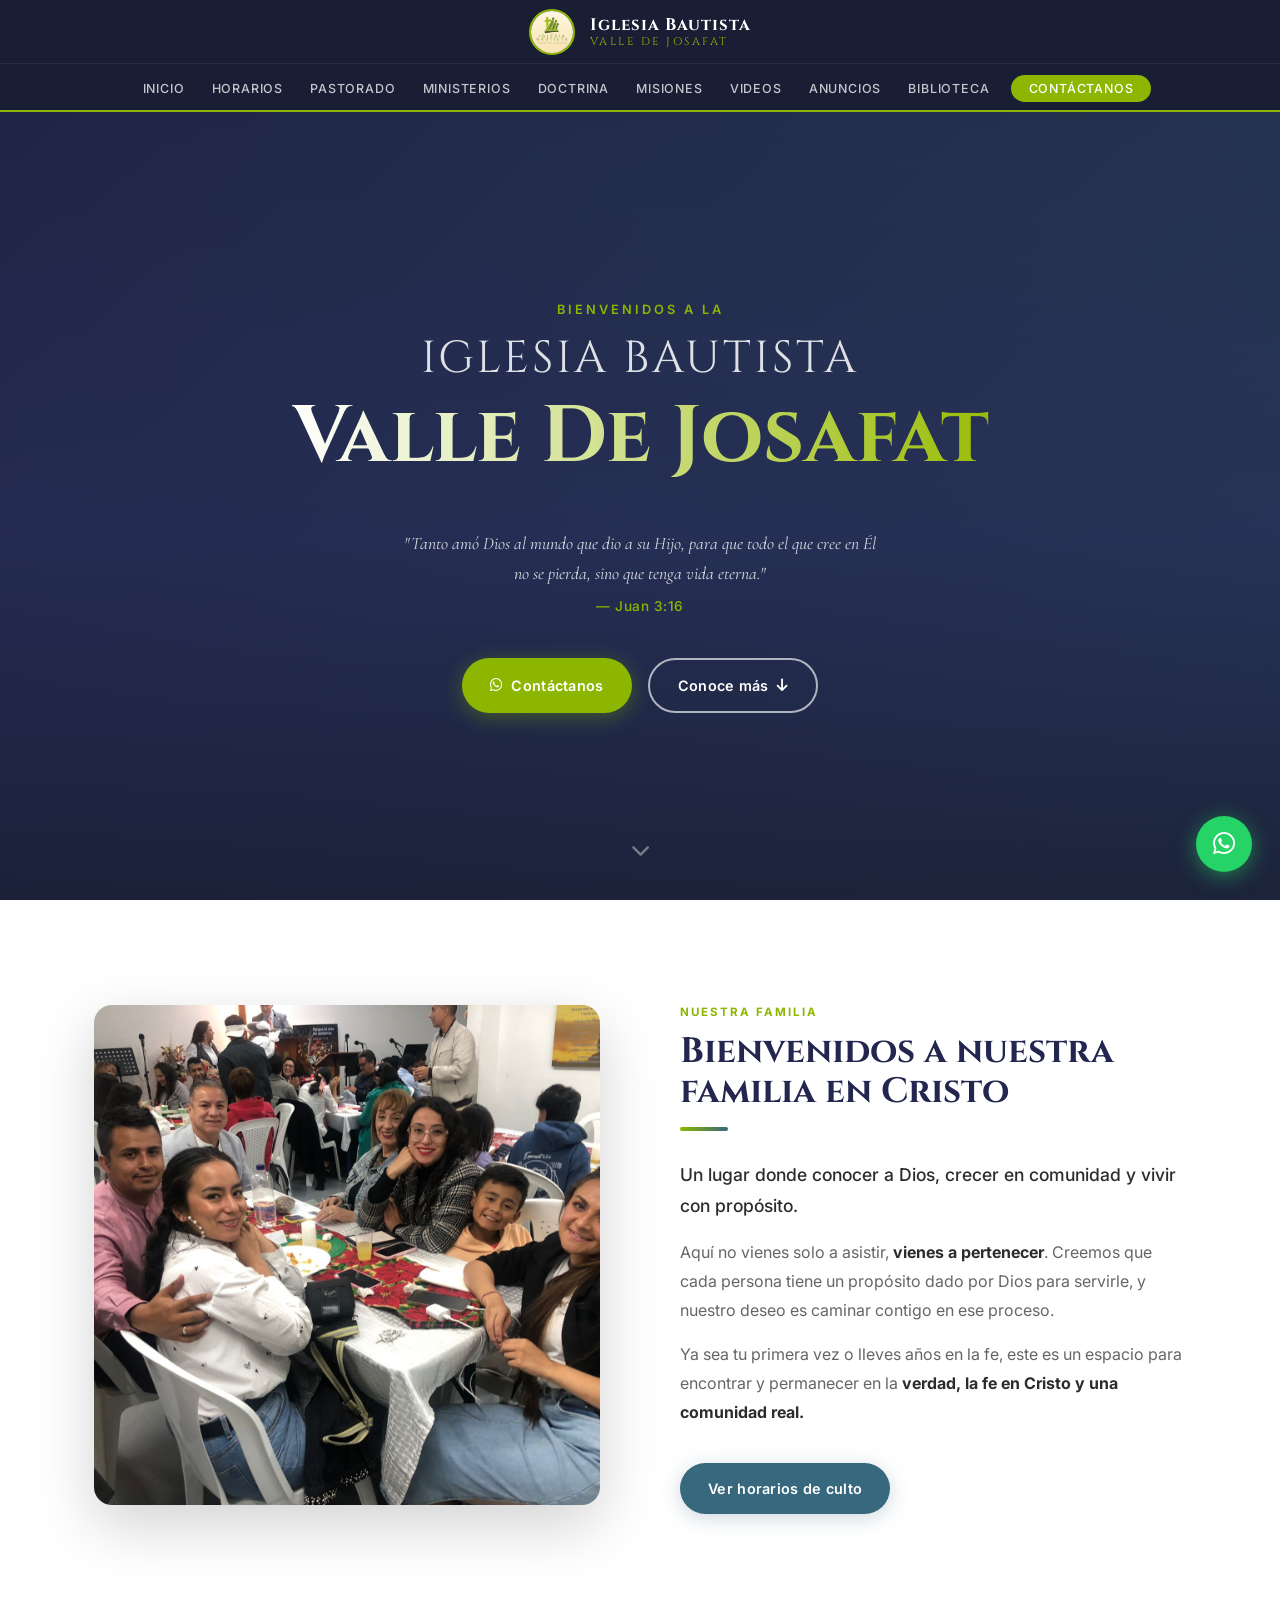
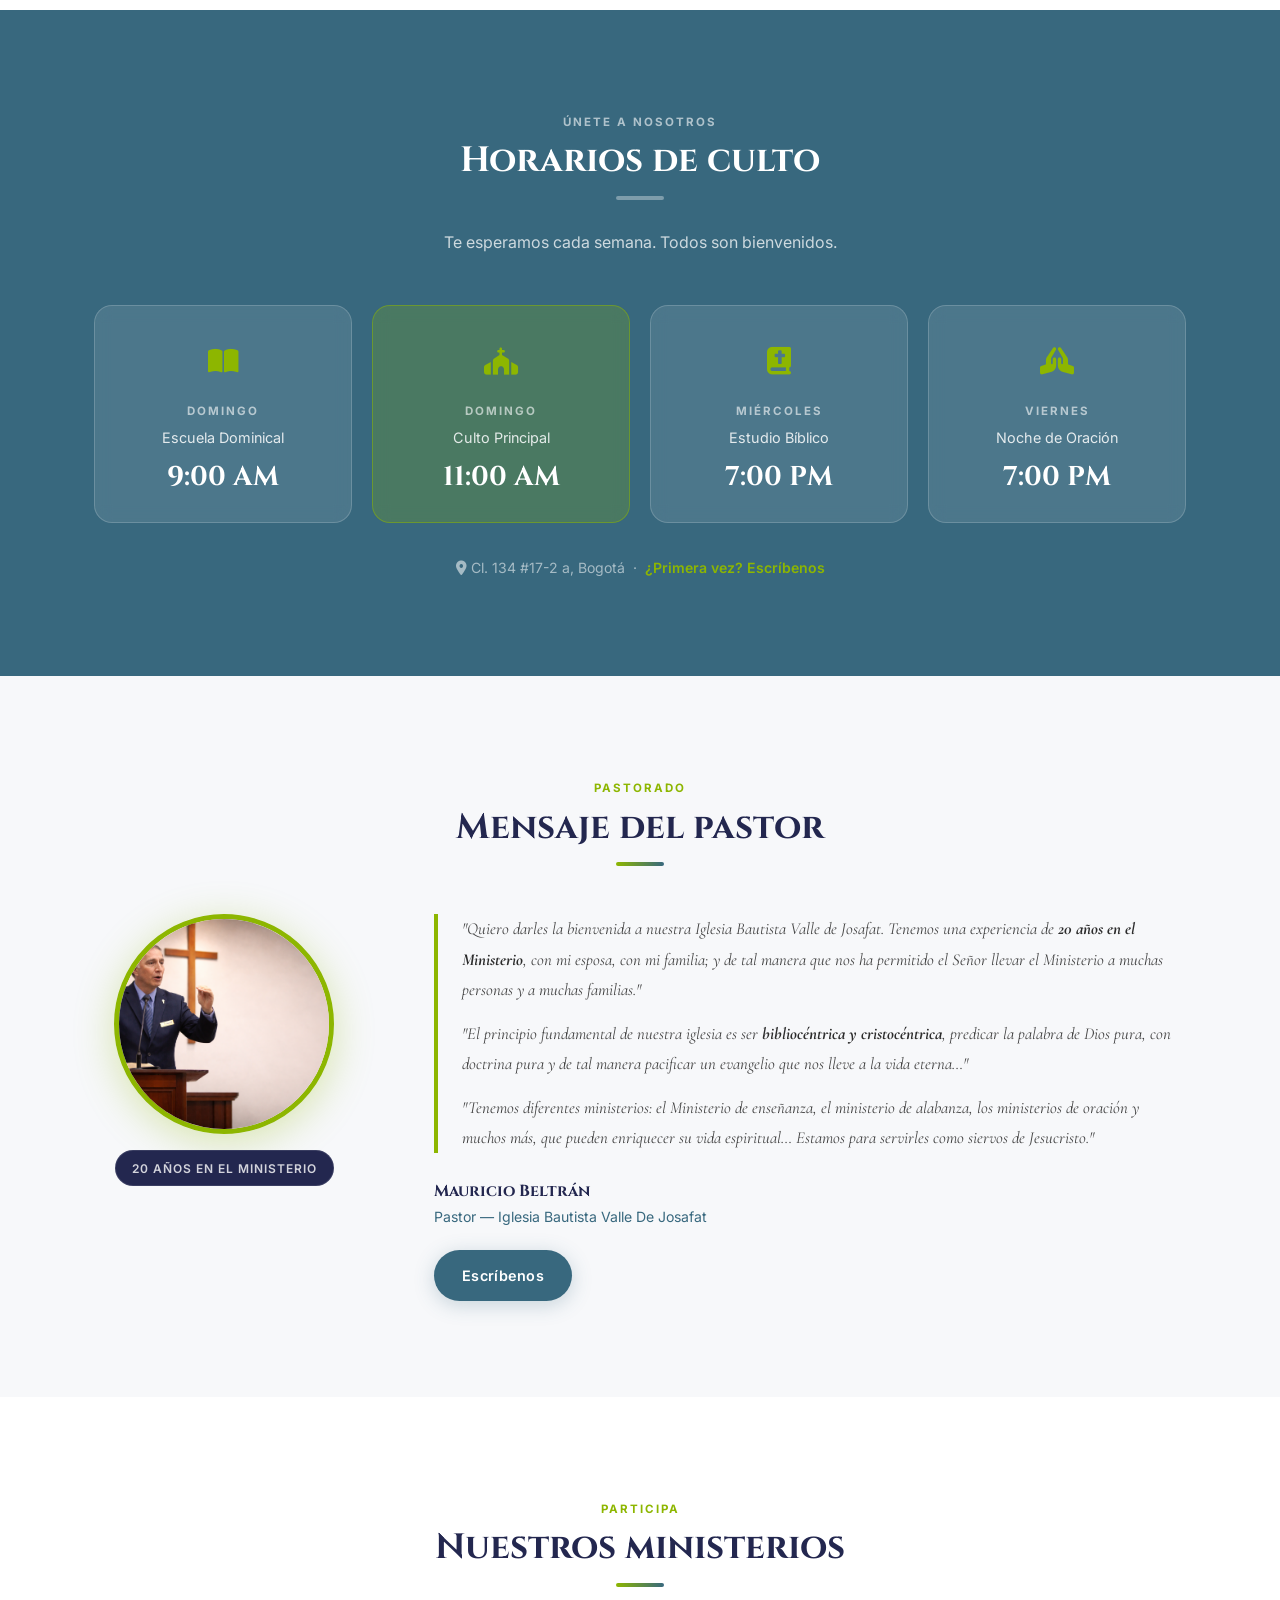
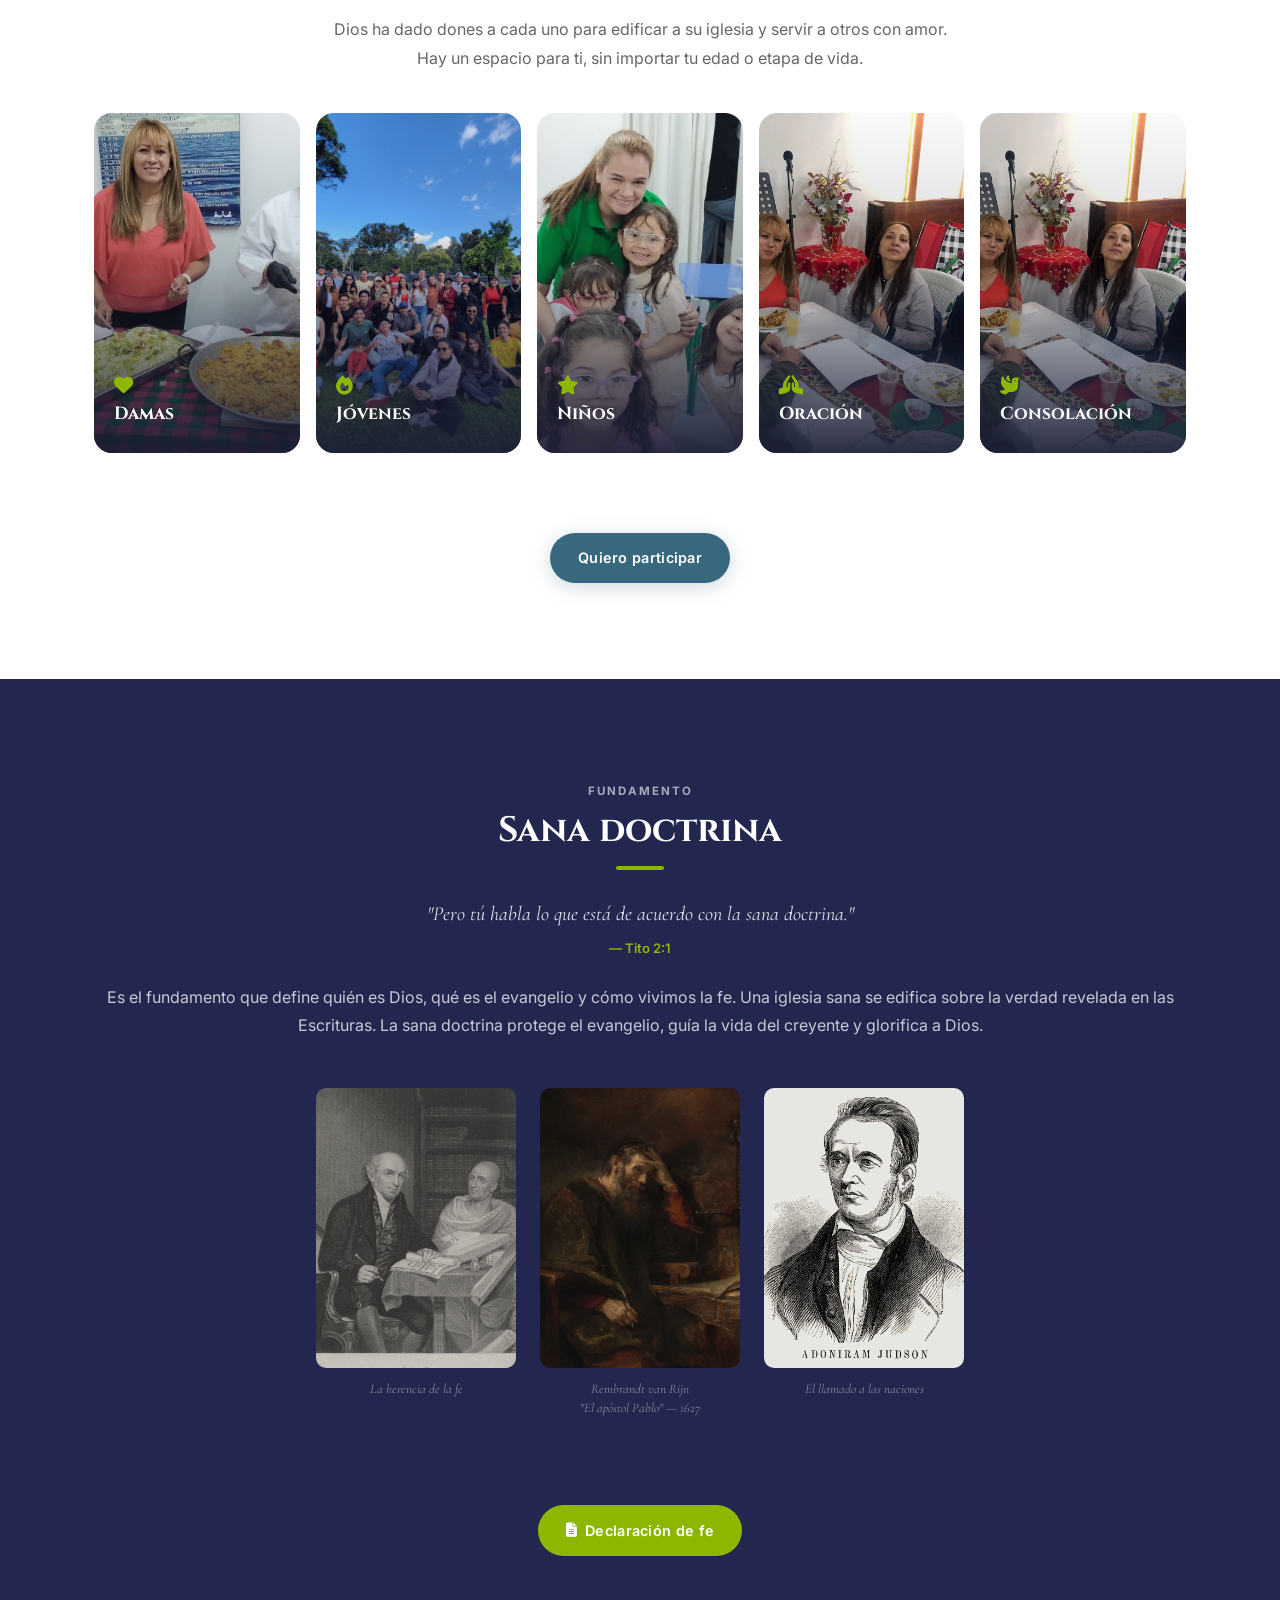
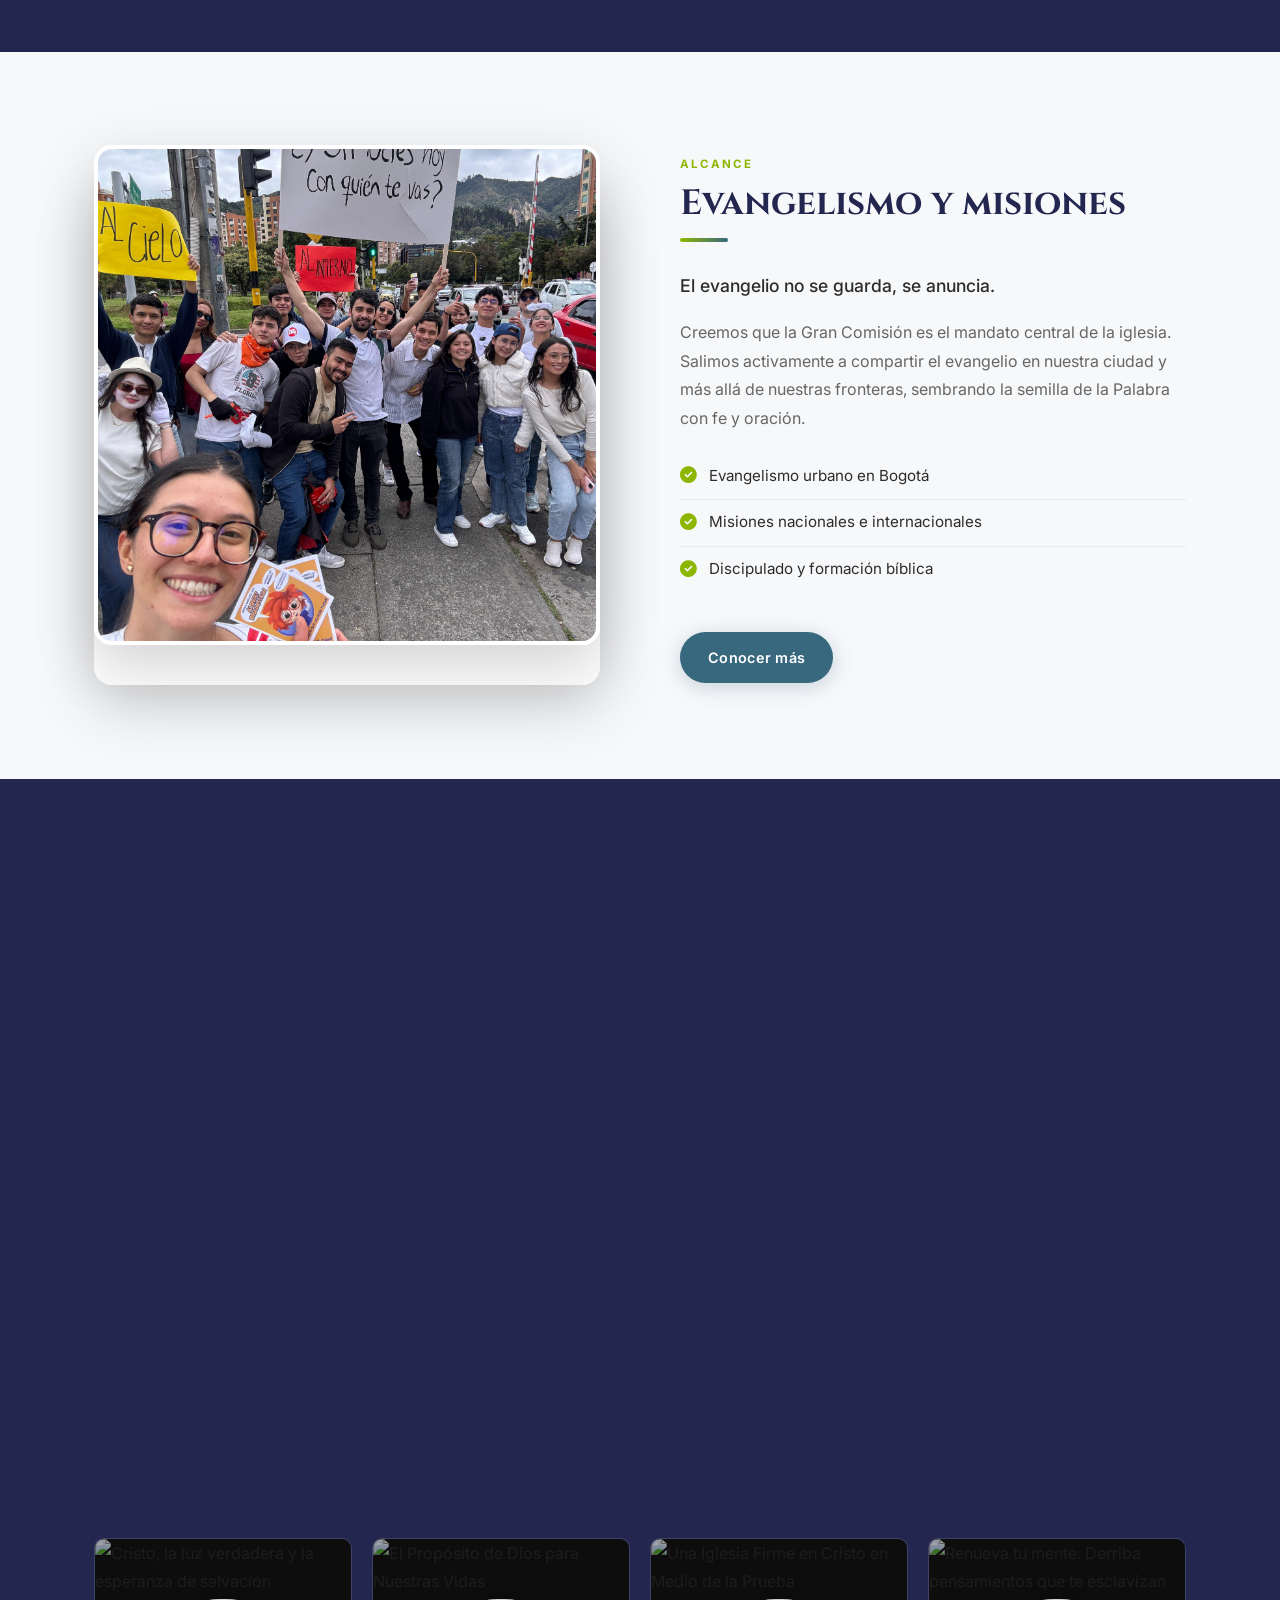
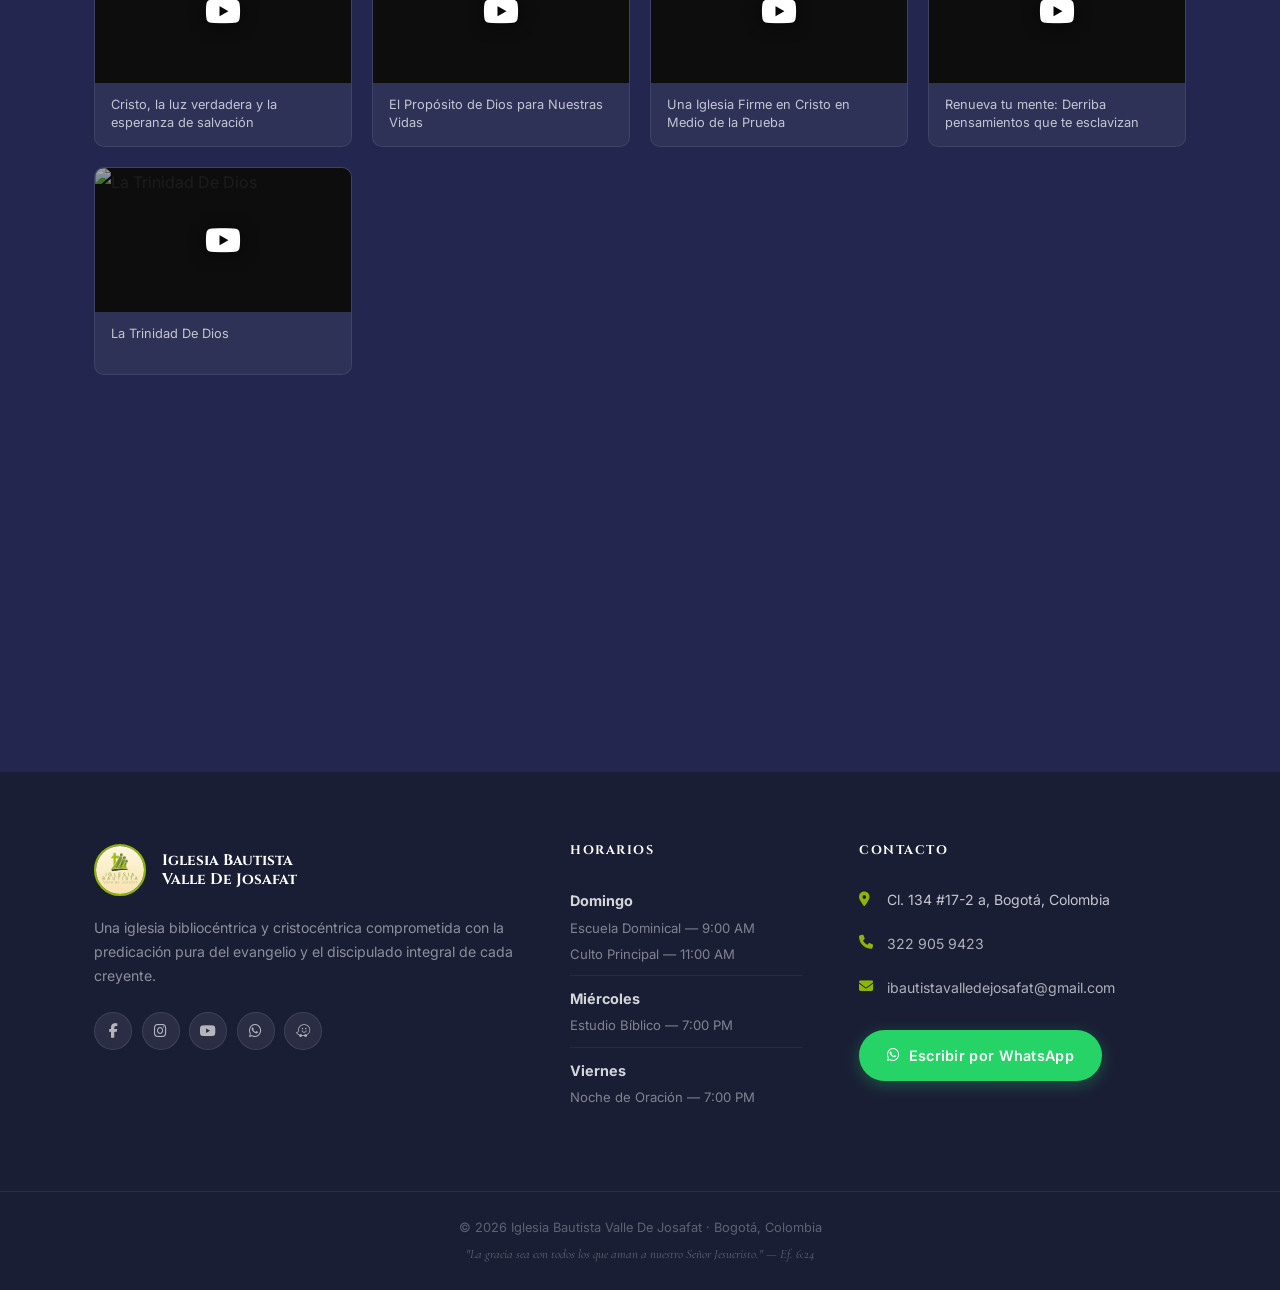
==== web/index.html @ 6e160061 "Redesign main page: unified palette, split navbar, video player - Navbar: logo bar (separated) + men" ====
<!DOCTYPE html>
<html lang="es">
<head>
  <meta charset="UTF-8" />
  <meta name="viewport" content="width=device-width, initial-scale=1.0" />
  <meta name="description" content="Iglesia Bautista Valle De Josafat — Bogotá. Un lugar donde conocer a Dios, crecer en comunidad y vivir con propósito." />
  <title>Iglesia Bautista Valle De Josafat</title>

  <!-- Fonts -->
  <link rel="preconnect" href="https://fonts.googleapis.com" />
  <link rel="preconnect" href="https://fonts.gstatic.com" crossorigin />
  <link href="https://fonts.googleapis.com/css2?family=Cinzel:wght@400;600;700&family=Cormorant+Garamond:ital,wght@0,400;0,500;0,600;0,700;1,400;1,500;1,600&family=Inter:wght@300;400;500;600&display=swap" rel="stylesheet" />

  <!-- Font Awesome -->
  <link rel="stylesheet" href="https://cdnjs.cloudflare.com/ajax/libs/font-awesome/6.5.0/css/all.min.css" />

  <link rel="stylesheet" href="css/styles.css" />
</head>
<body>

  <div id="scroll-progress"></div>

  <!-- ═══════════════════════════════════════════════════════════════
       NAVBAR
  ═══════════════════════════════════════════════════════════════ -->
  <nav id="navbar">
    <!-- Logo centrado encima del menú (desktop) -->
    <div class="nav-logo-bar">
      <a href="#inicio" class="nav-logo">
        <img src="assets/images/logo.jpg" alt="IBVJ Logo" />
        <div class="nav-logo-text-block">
          <span class="nav-logo-name">Iglesia Bautista</span>
          <span class="nav-logo-sub">Valle De Josafat</span>
        </div>
      </a>
    </div>
    <!-- Links de navegación -->
    <div class="nav-menu-bar">
      <div class="nav-container">
        <ul class="nav-links" id="navLinks">
          <li><a href="#bienvenida">Inicio</a></li>
          <li><a href="#horarios">Horarios</a></li>
          <li><a href="#pastor">Pastorado</a></li>
          <li><a href="#ministerios">Ministerios</a></li>
          <li><a href="#doctrina">Doctrina</a></li>
          <li><a href="#misiones">Misiones</a></li>
          <li><a href="#videos">Videos</a></li>
          <li><a href="anuncios.html">Anuncios</a></li>
          <li><a href="https://httpiglesiabautistavalledejosafat.com/" target="_blank" rel="noopener">Biblioteca</a></li>
          <li><a href="#contacto" class="nav-cta">Contáctanos</a></li>
        </ul>
        <button class="hamburger" id="hamburger" aria-label="Menú" aria-expanded="false">
          <span></span><span></span><span></span>
        </button>
      </div>
    </div>
  </nav>

  <!-- ═══════════════════════════════════════════════════════════════
       HERO — Video de fondo
  ═══════════════════════════════════════════════════════════════ -->
  <section id="inicio" class="hero">
    <div class="hero-video-wrapper">
      <video autoplay muted loop playsinline id="heroVideo">
        <source src="assets/videos/church-banner-1.mp4" type="video/mp4" />
        <source src="assets/videos/church-banner-2.mp4" type="video/mp4" />
      </video>
      <!-- Fallback si el video no carga -->
      <div class="hero-video-fallback"></div>
    </div>

    <div class="hero-overlay"></div>

    <div class="hero-content">
      <div class="hero-pre">Bienvenidos a la</div>
      <h1>
        <span class="hero-title-1">Iglesia Bautista</span>
        <span class="hero-title-2">Valle De Josafat</span>
      </h1>
      <p class="hero-verse">
        "Tanto amó Dios al mundo que dio a su Hijo, para que todo el que cree en Él<br class="hide-mobile" />
        no se pierda, sino que tenga vida eterna."
        <em>— Juan 3:16</em>
      </p>
      <div class="hero-buttons">
        <a href="https://wa.me/573229059423?text=Hola%21%20Quiero%20informaci%C3%B3n%20sobre%20su%20congregaci%C3%B3n"
           class="btn btn-primary" target="_blank" rel="noopener">
          <i class="fab fa-whatsapp"></i> Contáctanos
        </a>
        <a href="#bienvenida" class="btn btn-outline">
          Conoce más <i class="fas fa-arrow-down"></i>
        </a>
      </div>
    </div>

    <a href="#bienvenida" class="hero-scroll-hint" aria-label="Bajar">
      <i class="fas fa-chevron-down"></i>
    </a>
  </section>

  <!-- ═══════════════════════════════════════════════════════════════
       BIENVENIDA
       Imagen: congregation.jpg (IMG-20251228-WA0014.jpg)
  ═══════════════════════════════════════════════════════════════ -->
  <section id="bienvenida" class="section">
    <div class="container two-col reveal">
      <div class="col-image">
        <img src="assets/images/congregation.jpg"
             alt="Congregación de la Iglesia Bautista Valle De Josafat"
             loading="lazy" />
      </div>
      <div class="col-text">
        <span class="tag">Nuestra familia</span>
        <h2>Bienvenidos a nuestra familia en Cristo</h2>
        <div class="separator"></div>
        <p class="lead">Un lugar donde conocer a Dios, crecer en comunidad y vivir con propósito.</p>
        <p>
          Aquí no vienes solo a asistir, <strong>vienes a pertenecer</strong>. Creemos que cada persona
          tiene un propósito dado por Dios para servirle, y nuestro deseo es caminar contigo en ese proceso.
        </p>
        <p>
          Ya sea tu primera vez o lleves años en la fe, este es un espacio para encontrar y permanecer
          en la <strong>verdad, la fe en Cristo y una comunidad real.</strong>
        </p>
        <a href="#horarios" class="btn btn-secondary mt-1">Ver horarios de culto</a>
      </div>
    </div>
  </section>

  <!-- ═══════════════════════════════════════════════════════════════
       HORARIOS
       ⚠️  Editar días y horas según el horario real de la iglesia
  ═══════════════════════════════════════════════════════════════ -->
  <section id="horarios" class="section section-dark-teal">
    <div class="container text-center reveal">
      <span class="tag tag-light">Únete a nosotros</span>
      <h2 class="text-white">Horarios de culto</h2>
      <div class="separator separator-light"></div>
      <p class="section-subtitle text-white-70">
        Te esperamos cada semana. Todos son bienvenidos.
      </p>

      <div class="horarios-grid">
        <div class="horario-card">
          <div class="horario-icon"><i class="fas fa-book-open"></i></div>
          <div class="horario-dia">Domingo</div>
          <div class="horario-nombre">Escuela Dominical</div>
          <div class="horario-hora">9:00 AM</div>
        </div>
        <div class="horario-card horario-card--featured">
          <div class="horario-icon"><i class="fas fa-church"></i></div>
          <div class="horario-dia">Domingo</div>
          <div class="horario-nombre">Culto Principal</div>
          <div class="horario-hora">11:00 AM</div>
        </div>
        <div class="horario-card">
          <div class="horario-icon"><i class="fas fa-bible"></i></div>
          <div class="horario-dia">Miércoles</div>
          <div class="horario-nombre">Estudio Bíblico</div>
          <div class="horario-hora">7:00 PM</div>
        </div>
        <div class="horario-card">
          <div class="horario-icon"><i class="fas fa-hands-praying"></i></div>
          <div class="horario-dia">Viernes</div>
          <div class="horario-nombre">Noche de Oración</div>
          <div class="horario-hora">7:00 PM</div>
        </div>
      </div>

      <p class="horarios-note">
        <i class="fas fa-map-marker-alt"></i>
        Cl. 134 #17-2 a, Bogotá &nbsp;·&nbsp;
        <a href="https://wa.me/573229059423" target="_blank" rel="noopener">
          ¿Primera vez? Escríbenos
        </a>
      </p>
    </div>
  </section>

  <!-- ═══════════════════════════════════════════════════════════════
       PASTOR
       Imagen: pastor.png
  ═══════════════════════════════════════════════════════════════ -->
  <section id="pastor" class="section section-light">
    <div class="container text-center reveal">
      <span class="tag">Pastorado</span>
      <h2>Mensaje del pastor</h2>
      <div class="separator"></div>
    </div>
    <div class="container pastor-layout reveal">
      <div class="pastor-foto-wrapper">
        <img src="assets/images/pastor.png"
             alt="Pastor Mauricio Beltrán"
             class="pastor-foto"
             loading="lazy" />
        <div class="pastor-badge">20 años en el ministerio</div>
      </div>
      <div class="pastor-texto">
        <blockquote>
          <p>
            "Quiero darles la bienvenida a nuestra Iglesia Bautista Valle de Josafat.
            Tenemos una experiencia de <strong>20 años en el Ministerio</strong>, con mi esposa, con mi familia;
            y de tal manera que nos ha permitido el Señor llevar el Ministerio a muchas personas y a muchas familias."
          </p>
          <p>
            "El principio fundamental de nuestra iglesia es ser <strong>bibliocéntrica y cristocéntrica</strong>,
            predicar la palabra de Dios pura, con doctrina pura y de tal manera pacificar un evangelio
            que nos lleve a la vida eterna…"
          </p>
          <p>
            "Tenemos diferentes ministerios: el Ministerio de enseñanza, el ministerio de alabanza,
            los ministerios de oración y muchos más, que pueden enriquecer su vida espiritual…
            Estamos para servirles como siervos de Jesucristo."
          </p>
        </blockquote>
        <div class="pastor-firma">
          <strong>Mauricio Beltrán</strong>
          <span>Pastor — Iglesia Bautista Valle De Josafat</span>
        </div>
        <a href="#contacto" class="btn btn-secondary mt-1">Escríbenos</a>
      </div>
    </div>
  </section>

  <!-- ═══════════════════════════════════════════════════════════════
       MINISTERIOS
       Imágenes: damas.jpg, jovenes.jpg, ninos.jpg, oracion.jpg, consolacion.jpg
  ═══════════════════════════════════════════════════════════════ -->
  <section id="ministerios" class="section">
    <div class="container text-center reveal">
      <span class="tag">Participa</span>
      <h2>Nuestros ministerios</h2>
      <div class="separator"></div>
      <p class="section-subtitle">
        Dios ha dado dones a cada uno para edificar a su iglesia y servir a otros con amor.<br />
        Hay un espacio para ti, sin importar tu edad o etapa de vida.
      </p>
    </div>

    <div class="ministerios-grid reveal">
      <article class="ministerio-card">
        <img src="assets/images/ministerio-damas.jpg" alt="Ministerio de Damas" loading="lazy" />
        <div class="ministerio-overlay"></div>
        <div class="ministerio-info">
          <i class="fas fa-heart ministerio-icon"></i>
          <h3>Damas</h3>
          <p>Comunidad de mujeres que crecen juntas en la fe.</p>
        </div>
      </article>

      <article class="ministerio-card">
        <img src="assets/images/ministerio-jovenes.jpg" alt="Ministerio de Jóvenes" loading="lazy" />
        <div class="ministerio-overlay"></div>
        <div class="ministerio-info">
          <i class="fas fa-fire ministerio-icon"></i>
          <h3>Jóvenes</h3>
          <p>Espacio para jóvenes que buscan vivir su fe con propósito.</p>
        </div>
      </article>

      <article class="ministerio-card">
        <img src="assets/images/ministerio-ninos.jpg" alt="Ministerio de Niños" loading="lazy" />
        <div class="ministerio-overlay"></div>
        <div class="ministerio-info">
          <i class="fas fa-star ministerio-icon"></i>
          <h3>Niños</h3>
          <p>Enseñamos a los más pequeños el amor de Cristo.</p>
        </div>
      </article>

      <article class="ministerio-card">
        <img src="assets/images/ministerio-oracion.jpg" alt="Ministerio de Oración" loading="lazy" />
        <div class="ministerio-overlay"></div>
        <div class="ministerio-info">
          <i class="fas fa-hands-praying ministerio-icon"></i>
          <h3>Oración</h3>
          <p>Intercedemos juntos por la iglesia, las familias y las naciones.</p>
        </div>
      </article>

      <article class="ministerio-card">
        <img src="assets/images/ministerio-consolacion.jpg" alt="Ministerio de Consolación" loading="lazy" />
        <div class="ministerio-overlay"></div>
        <div class="ministerio-info">
          <i class="fas fa-dove ministerio-icon"></i>
          <h3>Consolación</h3>
          <p>Acompañamos a quienes atraviesan momentos difíciles.</p>
        </div>
      </article>
    </div>

    <div class="container text-center reveal">
      <a href="#contacto" class="btn btn-secondary mt-2">Quiero participar</a>
    </div>
  </section>

  <!-- ═══════════════════════════════════════════════════════════════
       SANA DOCTRINA
       Imágenes: william.jpeg, misionero.jpeg, apostle-paul.jpg
  ═══════════════════════════════════════════════════════════════ -->
  <section id="doctrina" class="section section-navy">
    <div class="container reveal">
      <div class="doctrina-header text-center">
        <span class="tag tag-light">Fundamento</span>
        <h2 class="text-white">Sana doctrina</h2>
        <div class="separator separator-accent"></div>
        <blockquote class="doctrina-verse">
          "Pero tú habla lo que está de acuerdo con la sana doctrina."
          <cite>— Tito 2:1</cite>
        </blockquote>
        <p class="text-white-70">
          Es el fundamento que define quién es Dios, qué es el evangelio y cómo vivimos la fe.
          Una iglesia sana se edifica sobre la verdad revelada en las Escrituras.
          La sana doctrina protege el evangelio, guía la vida del creyente y glorifica a Dios.
        </p>
      </div>

      <div class="doctrina-galeria">
        <figure>
          <img src="assets/images/william.jpeg"
               alt="Figura bíblica — William"
               loading="lazy" />
          <figcaption>La herencia de la fe</figcaption>
        </figure>
        <figure>
          <img src="assets/images/apostle-paul.jpg"
               alt="El Apóstol Pablo en su estudio — Rembrandt, 1627–1630"
               loading="lazy" />
          <figcaption>Rembrandt van Rijn<br /><em>"El apóstol Pablo" — 1627</em></figcaption>
        </figure>
        <figure>
          <img src="assets/images/misionero.jpeg"
               alt="Misionero"
               loading="lazy" />
          <figcaption>El llamado a las naciones</figcaption>
        </figure>
      </div>

      <div class="text-center">
        <a href="#contacto" class="btn btn-accent mt-2">
          <i class="fas fa-file-alt"></i> Declaración de fe
        </a>
      </div>
    </div>
  </section>

  <!-- ═══════════════════════════════════════════════════════════════
       EVANGELISMO Y MISIONES
       Imágenes: illustration.png, missions-event.jpg (IMG-20251019-WA0016.jpg)
  ═══════════════════════════════════════════════════════════════ -->
  <section id="misiones" class="section section-light">
    <div class="container two-col two-col--reverse reveal">
      <div class="col-text">
        <span class="tag">Alcance</span>
        <h2>Evangelismo y misiones</h2>
        <div class="separator"></div>
        <p class="lead">El evangelio no se guarda, se anuncia.</p>
        <p>
          Creemos que la Gran Comisión es el mandato central de la iglesia.
          Salimos activamente a compartir el evangelio en nuestra ciudad y más allá de nuestras fronteras,
          sembrando la semilla de la Palabra con fe y oración.
        </p>
        <ul class="misiones-list">
          <li><i class="fas fa-check-circle"></i> Evangelismo urbano en Bogotá</li>
          <li><i class="fas fa-check-circle"></i> Misiones nacionales e internacionales</li>
          <li><i class="fas fa-check-circle"></i> Discipulado y formación bíblica</li>
        </ul>
        <a href="#contacto" class="btn btn-secondary mt-1">Conocer más</a>
      </div>
      <div class="col-image misiones-images">
        <img src="assets/images/illustration.png"
             alt="Mapa de misiones — Evangelismo mundial"
             class="misiones-illustration"
             loading="lazy" />
        <img src="assets/images/missions-event.jpg"
             alt="Evento de evangelismo"
             class="misiones-foto"
             loading="lazy" />
      </div>
    </div>
  </section>

  <!-- ═══════════════════════════════════════════════════════════════
       VIDEOS — Canal de YouTube
  ═══════════════════════════════════════════════════════════════ -->
  <section id="videos" class="section section-navy">
    <div class="container text-center reveal">
      <span class="tag tag-light">Canal de YouTube</span>
      <h2 class="text-white">Mensajes y enseñanzas</h2>
      <div class="separator separator-accent"></div>
      <p class="section-subtitle text-white-70">
        Predicaciones bíblicas, estudios doctrinales y más — disponibles para edificar tu fe en cualquier momento.
      </p>
    </div>

    <!-- Video destacado -->
    <div class="container reveal">
      <div class="video-featured" id="videoFeatured">
        <div class="video-featured-player">
          <iframe
            id="featuredIframe"
            src="https://www.youtube.com/embed/3wCA2_1dj-Q?rel=0&modestbranding=1"
            title="Cristo, la luz verdadera y la esperanza de salvación"
            frameborder="0"
            allow="accelerometer; autoplay; clipboard-write; encrypted-media; gyroscope; picture-in-picture"
            allowfullscreen
            loading="lazy">
          </iframe>
        </div>
        <div class="video-featured-info">
          <span class="video-featured-label"><i class="fab fa-youtube"></i> Predicación reciente</span>
          <h3 id="featuredTitle">Cristo, la luz verdadera y la esperanza de salvación</h3>
          <p id="featuredDesc">Haz clic en cualquier video de abajo para reproducirlo aquí.</p>
          <a href="https://www.youtube.com/@iglesiabautistaVJ" target="_blank" rel="noopener" class="btn-yt-channel">
            <i class="fab fa-youtube"></i> Ver canal completo
          </a>
        </div>
      </div>
    </div>

    <div class="container">
      <div class="videos-grid" id="videosGrid">

        <article class="video-card reveal" data-video-id="3wCA2_1dj-Q">
          <div class="video-thumb">
            <img src="https://img.youtube.com/vi/3wCA2_1dj-Q/mqdefault.jpg" alt="Cristo, la luz verdadera y la esperanza de salvación" loading="lazy" />
            <div class="video-play-btn"><i class="fab fa-youtube"></i></div>
          </div>
          <div class="video-info"><p>Cristo, la luz verdadera y la esperanza de salvación</p></div>
        </article>

        <article class="video-card reveal" data-video-id="ZvRVubji368">
          <div class="video-thumb">
            <img src="https://img.youtube.com/vi/ZvRVubji368/mqdefault.jpg" alt="El Propósito de Dios para Nuestras Vidas" loading="lazy" />
            <div class="video-play-btn"><i class="fab fa-youtube"></i></div>
          </div>
          <div class="video-info"><p>El Propósito de Dios para Nuestras Vidas</p></div>
        </article>

        <article class="video-card reveal" data-video-id="Sh_JFCzuP3U">
          <div class="video-thumb">
            <img src="https://img.youtube.com/vi/Sh_JFCzuP3U/mqdefault.jpg" alt="Una Iglesia Firme en Cristo en Medio de la Prueba" loading="lazy" />
            <div class="video-play-btn"><i class="fab fa-youtube"></i></div>
          </div>
          <div class="video-info"><p>Una Iglesia Firme en Cristo en Medio de la Prueba</p></div>
        </article>

        <article class="video-card reveal" data-video-id="V7bKYzjc2YI">
          <div class="video-thumb">
            <img src="https://img.youtube.com/vi/V7bKYzjc2YI/mqdefault.jpg" alt="Renueva tu mente: Derriba pensamientos que te esclavizan" loading="lazy" />
            <div class="video-play-btn"><i class="fab fa-youtube"></i></div>
          </div>
          <div class="video-info"><p>Renueva tu mente: Derriba pensamientos que te esclavizan</p></div>
        </article>

        <article class="video-card reveal" data-video-id="z4UP19nxhhY">
          <div class="video-thumb">
            <img src="https://img.youtube.com/vi/z4UP19nxhhY/mqdefault.jpg" alt="La Trinidad De Dios" loading="lazy" />
            <div class="video-play-btn"><i class="fab fa-youtube"></i></div>
          </div>
          <div class="video-info"><p>La Trinidad De Dios</p></div>
        </article>

        <article class="video-card reveal" data-video-id="aVEjCs_gZMA">
          <div class="video-thumb">
            <img src="https://img.youtube.com/vi/aVEjCs_gZMA/mqdefault.jpg" alt="Cuando Dios es el centro del hogar, la pareja se fortalece" loading="lazy" />
            <div class="video-play-btn"><i class="fab fa-youtube"></i></div>
          </div>
          <div class="video-info"><p>Cuando Dios es el centro del hogar, la pareja se fortalece</p></div>
        </article>

        <article class="video-card reveal" data-video-id="ZOH8DLQKva4">
          <div class="video-thumb">
            <img src="https://img.youtube.com/vi/ZOH8DLQKva4/mqdefault.jpg" alt="La revelación de la Palabra de Dios" loading="lazy" />
            <div class="video-play-btn"><i class="fab fa-youtube"></i></div>
          </div>
          <div class="video-info"><p>La revelación de la Palabra de Dios</p></div>
        </article>

        <article class="video-card reveal" data-video-id="Ib02znXr-qw">
          <div class="video-thumb">
            <img src="https://img.youtube.com/vi/Ib02znXr-qw/mqdefault.jpg" alt="La Biblia como revelación divina" loading="lazy" />
            <div class="video-play-btn"><i class="fab fa-youtube"></i></div>
          </div>
          <div class="video-info"><p>La Biblia como revelación divina</p></div>
        </article>

        <article class="video-card reveal" data-video-id="q_NHyZsBOVM">
          <div class="video-thumb">
            <img src="https://img.youtube.com/vi/q_NHyZsBOVM/mqdefault.jpg" alt="Introducción a la doctrina Bíblica" loading="lazy" />
            <div class="video-play-btn"><i class="fab fa-youtube"></i></div>
          </div>
          <div class="video-info"><p>Introducción a la doctrina Bíblica</p></div>
        </article>

        <article class="video-card reveal" data-video-id="vekLYhggJOQ">
          <div class="video-thumb">
            <img src="https://img.youtube.com/vi/vekLYhggJOQ/mqdefault.jpg" alt="La libertad en Cristo" loading="lazy" />
            <div class="video-play-btn"><i class="fab fa-youtube"></i></div>
          </div>
          <div class="video-info"><p>La libertad en Cristo</p></div>
        </article>

        <article class="video-card reveal" data-video-id="VKIpe0m0q4c">
          <div class="video-thumb">
            <img src="https://img.youtube.com/vi/VKIpe0m0q4c/mqdefault.jpg" alt="Cómo orar" loading="lazy" />
            <div class="video-play-btn"><i class="fab fa-youtube"></i></div>
          </div>
          <div class="video-info"><p>Cómo orar</p></div>
        </article>

        <article class="video-card reveal" data-video-id="D4dquRH6V8o">
          <div class="video-thumb">
            <img src="https://img.youtube.com/vi/D4dquRH6V8o/mqdefault.jpg" alt="¿Por qué ayunar?" loading="lazy" />
            <div class="video-play-btn"><i class="fab fa-youtube"></i></div>
          </div>
          <div class="video-info"><p>¿Por qué ayunar?</p></div>
        </article>

        <!-- Hidden initially — revealed by "Ver más" -->
        <article class="video-card reveal video-extra" data-video-id="LSORfxWvN6w">
          <div class="video-thumb">
            <img src="https://img.youtube.com/vi/LSORfxWvN6w/mqdefault.jpg" alt="Qué quiere Dios para nuestra iglesia" loading="lazy" />
            <div class="video-play-btn"><i class="fab fa-youtube"></i></div>
          </div>
          <div class="video-info"><p>Qué quiere Dios para nuestra iglesia</p></div>
        </article>

        <article class="video-card reveal video-extra" data-video-id="LCDfcjAyzfc">
          <div class="video-thumb">
            <img src="https://img.youtube.com/vi/LCDfcjAyzfc/mqdefault.jpg" alt="El siervo que ama la iglesia" loading="lazy" />
            <div class="video-play-btn"><i class="fab fa-youtube"></i></div>
          </div>
          <div class="video-info"><p>El siervo que ama la iglesia</p></div>
        </article>

        <article class="video-card reveal video-extra" data-video-id="hVogxJfwCZo">
          <div class="video-thumb">
            <img src="https://img.youtube.com/vi/hVogxJfwCZo/mqdefault.jpg" alt="Un siervo modelo" loading="lazy" />
            <div class="video-play-btn"><i class="fab fa-youtube"></i></div>
          </div>
          <div class="video-info"><p>Un siervo modelo</p></div>
        </article>

        <article class="video-card reveal video-extra" data-video-id="4cFMM2n9qsI">
          <div class="video-thumb">
            <img src="https://img.youtube.com/vi/4cFMM2n9qsI/mqdefault.jpg" alt="El siervo modelo" loading="lazy" />
            <div class="video-play-btn"><i class="fab fa-youtube"></i></div>
          </div>
          <div class="video-info"><p>El siervo modelo</p></div>
        </article>

        <article class="video-card reveal video-extra" data-video-id="8UVWVzapuCs">
          <div class="video-thumb">
            <img src="https://img.youtube.com/vi/8UVWVzapuCs/mqdefault.jpg" alt="Anhelando el Pastorado" loading="lazy" />
            <div class="video-play-btn"><i class="fab fa-youtube"></i></div>
          </div>
          <div class="video-info"><p>Anhelando el Pastorado</p></div>
        </article>

        <article class="video-card reveal video-extra" data-video-id="NImN_1yVhZw">
          <div class="video-thumb">
            <img src="https://img.youtube.com/vi/NImN_1yVhZw/mqdefault.jpg" alt="El llamado del creyente" loading="lazy" />
            <div class="video-play-btn"><i class="fab fa-youtube"></i></div>
          </div>
          <div class="video-info"><p>El llamado del creyente</p></div>
        </article>

        <article class="video-card reveal video-extra" data-video-id="gNn-Y9_o--g">
          <div class="video-thumb">
            <img src="https://img.youtube.com/vi/gNn-Y9_o--g/mqdefault.jpg" alt="El llamado de Dios al creyente" loading="lazy" />
            <div class="video-play-btn"><i class="fab fa-youtube"></i></div>
          </div>
          <div class="video-info"><p>El llamado de Dios al creyente</p></div>
        </article>

        <article class="video-card reveal video-extra" data-video-id="PPXDOfXqgAA">
          <div class="video-thumb">
            <img src="https://img.youtube.com/vi/PPXDOfXqgAA/mqdefault.jpg" alt="La huella del amor por la palabra" loading="lazy" />
            <div class="video-play-btn"><i class="fab fa-youtube"></i></div>
          </div>
          <div class="video-info"><p>La huella del amor por la palabra</p></div>
        </article>

        <article class="video-card reveal video-extra" data-video-id="_GwyI4lXvFI">
          <div class="video-thumb">
            <img src="https://img.youtube.com/vi/_GwyI4lXvFI/mqdefault.jpg" alt="La huella del amor de Cristo" loading="lazy" />
            <div class="video-play-btn"><i class="fab fa-youtube"></i></div>
          </div>
          <div class="video-info"><p>La huella del amor de Cristo</p></div>
        </article>

        <article class="video-card reveal video-extra" data-video-id="_mtxF5tBNkw">
          <div class="video-thumb">
            <img src="https://img.youtube.com/vi/_mtxF5tBNkw/mqdefault.jpg" alt="Hechos para ser piedras" loading="lazy" />
            <div class="video-play-btn"><i class="fab fa-youtube"></i></div>
          </div>
          <div class="video-info"><p>Hechos para ser piedras</p></div>
        </article>

        <article class="video-card reveal video-extra" data-video-id="Bc_j8UPq4eg">
          <div class="video-thumb">
            <img src="https://img.youtube.com/vi/Bc_j8UPq4eg/mqdefault.jpg" alt="Plantío de Jehová" loading="lazy" />
            <div class="video-play-btn"><i class="fab fa-youtube"></i></div>
          </div>
          <div class="video-info"><p>Plantío de Jehová</p></div>
        </article>

        <article class="video-card reveal video-extra" data-video-id="6zGfEU9SA58">
          <div class="video-thumb">
            <img src="https://img.youtube.com/vi/6zGfEU9SA58/mqdefault.jpg" alt="Siguiendo las huellas de Jesús" loading="lazy" />
            <div class="video-play-btn"><i class="fab fa-youtube"></i></div>
          </div>
          <div class="video-info"><p>Siguiendo las huellas de Jesús</p></div>
        </article>

        <article class="video-card reveal video-extra" data-video-id="HLDzPZ935Y0">
          <div class="video-thumb">
            <img src="https://img.youtube.com/vi/HLDzPZ935Y0/mqdefault.jpg" alt="Los lugares altos y los pensamientos cautivadores" loading="lazy" />
            <div class="video-play-btn"><i class="fab fa-youtube"></i></div>
          </div>
          <div class="video-info"><p>Los lugares altos y los pensamientos cautivadores</p></div>
        </article>

        <article class="video-card reveal video-extra" data-video-id="6J41U34nBJY">
          <div class="video-thumb">
            <img src="https://img.youtube.com/vi/6J41U34nBJY/mqdefault.jpg" alt="Quitando los tropiezos para crecer en un carácter que honra a Dios" loading="lazy" />
            <div class="video-play-btn"><i class="fab fa-youtube"></i></div>
          </div>
          <div class="video-info"><p>Quitando los tropiezos para crecer en un carácter que honra a Dios</p></div>
        </article>

        <article class="video-card reveal video-extra" data-video-id="nAxYPhUU0Xw">
          <div class="video-thumb">
            <img src="https://img.youtube.com/vi/nAxYPhUU0Xw/mqdefault.jpg" alt="Para mostrar su santificación paz y presencia" loading="lazy" />
            <div class="video-play-btn"><i class="fab fa-youtube"></i></div>
          </div>
          <div class="video-info"><p>Para mostrar su santificación paz y presencia</p></div>
        </article>

        <article class="video-card reveal video-extra" data-video-id="ppnQQqRLRRA">
          <div class="video-thumb">
            <img src="https://img.youtube.com/vi/ppnQQqRLRRA/mqdefault.jpg" alt="Tres corazones confiables" loading="lazy" />
            <div class="video-play-btn"><i class="fab fa-youtube"></i></div>
          </div>
          <div class="video-info"><p>Tres corazones confiables</p></div>
        </article>

        <article class="video-card reveal video-extra" data-video-id="n0Fli4EZahE">
          <div class="video-thumb">
            <img src="https://img.youtube.com/vi/n0Fli4EZahE/mqdefault.jpg" alt="Debemos ser nodrisas y siervos modelos en nuestra iglesia" loading="lazy" />
            <div class="video-play-btn"><i class="fab fa-youtube"></i></div>
          </div>
          <div class="video-info"><p>Debemos ser nodrisas y siervos modelos en nuestra iglesia</p></div>
        </article>

        <article class="video-card reveal video-extra" data-video-id="f_LZA2aRgUc">
          <div class="video-thumb">
            <img src="https://img.youtube.com/vi/f_LZA2aRgUc/mqdefault.jpg" alt="Navidad con el apóstol Pablo" loading="lazy" />
            <div class="video-play-btn"><i class="fab fa-youtube"></i></div>
          </div>
          <div class="video-info"><p>Navidad con el apóstol Pablo</p></div>
        </article>

      </div><!-- /.videos-grid -->

      <div class="videos-actions text-center reveal">
        <button class="btn btn-outline-light" id="verMasVideos">
          <i class="fas fa-th"></i> Ver todos los videos
        </button>
        <a href="https://www.youtube.com/@iglesiabautistaVJ"
           class="btn btn-youtube" target="_blank" rel="noopener">
          <i class="fab fa-youtube"></i> Ir al canal
        </a>
      </div>
    </div>
  </section>

<!-- ═══════════════════════════════════════════════════════════════
       FOOTER / CONTACTO
  ═══════════════════════════════════════════════════════════════ -->
  <footer id="contacto">
    <div class="footer-top">
      <div class="container footer-grid">

        <!-- Columna 1: Identidad -->
        <div class="footer-col">
          <div class="footer-logo">
            <img src="assets/images/logo.jpg" alt="IBVJ" />
            <span>Iglesia Bautista<br />Valle De Josafat</span>
          </div>
          <p class="footer-bio">
            Una iglesia bibliocéntrica y cristocéntrica comprometida con la predicación pura del evangelio
            y el discipulado integral de cada creyente.
          </p>
          <div class="footer-social">
            <a href="https://www.facebook.com/IglesiaBautistaVJ/" target="_blank" rel="noopener" aria-label="Facebook">
              <i class="fab fa-facebook-f"></i>
            </a>
            <a href="https://www.instagram.com/iglesiabautistavj/" target="_blank" rel="noopener" aria-label="Instagram">
              <i class="fab fa-instagram"></i>
            </a>
            <a href="https://www.youtube.com/@iglesiabautistaVJ" target="_blank" rel="noopener" aria-label="YouTube">
              <i class="fab fa-youtube"></i>
            </a>
            <a href="https://wa.me/573229059423" target="_blank" rel="noopener" aria-label="WhatsApp">
              <i class="fab fa-whatsapp"></i>
            </a>
            <a href="https://www.waze.com/es/live-map/directions/iglesia-bautista-valle-de-josafat-carrera-17-134-11-bogota?to=place.w.187433007.1874002392.11811577"
               target="_blank" rel="noopener" aria-label="Waze">
              <i class="fab fa-waze"></i>
            </a>
          </div>
        </div>

        <!-- Columna 2: Horarios -->
        <div class="footer-col">
          <h4>Horarios</h4>
          <ul class="footer-list">
            <li>
              <strong>Domingo</strong>
              <span>Escuela Dominical — 9:00 AM</span>
              <span>Culto Principal — 11:00 AM</span>
            </li>
            <li>
              <strong>Miércoles</strong>
              <span>Estudio Bíblico — 7:00 PM</span>
            </li>
            <li>
              <strong>Viernes</strong>
              <span>Noche de Oración — 7:00 PM</span>
            </li>
          </ul>
        </div>

        <!-- Columna 3: Contacto -->
        <div class="footer-col">
          <h4>Contacto</h4>
          <ul class="footer-contact-list">
            <li>
              <i class="fas fa-map-marker-alt"></i>
              <span>Cl. 134 #17-2 a, Bogotá, Colombia</span>
            </li>
            <li>
              <i class="fas fa-phone"></i>
              <a href="tel:+573229059423">322 905 9423</a>
            </li>
            <li>
              <i class="fas fa-envelope"></i>
              <a href="mailto:ibautistavalledejosafat@gmail.com">ibautistavalledejosafat@gmail.com</a>
            </li>
          </ul>
          <a href="https://wa.me/573229059423?text=Hola%21%20Quiero%20informaci%C3%B3n%20sobre%20su%20congregaci%C3%B3n"
             class="btn btn-whatsapp mt-1" target="_blank" rel="noopener">
            <i class="fab fa-whatsapp"></i> Escribir por WhatsApp
          </a>
        </div>

      </div>
    </div>

    <div class="footer-bottom">
      <div class="container">
        <p>© <span id="year"></span> Iglesia Bautista Valle De Josafat · Bogotá, Colombia</p>
        <p class="footer-verse-small">"La gracia sea con todos los que aman a nuestro Señor Jesucristo." — Ef. 6:24</p>
      </div>
    </div>
  </footer>

  <!-- WhatsApp floating button -->
  <a href="https://wa.me/573229059423?text=Hola%21%20Quiero%20informaci%C3%B3n%20sobre%20su%20congregaci%C3%B3n"
     class="whatsapp-float" target="_blank" rel="noopener" aria-label="WhatsApp">
    <i class="fab fa-whatsapp"></i>
  </a>

  <script src="js/main.js"></script>
</body>
</html>
---- web/css/styles.css ----
/* ═══════════════════════════════════════════════════════════════
   IBVJ — styles.css  (página principal)
   ─────────────────────────────────────────────────────────────
   Paleta unificada con anuncios.css:
     Lima        #8DB600   → acento principal, separadores, tags
     Lima hover  #A8CC00
     Teal        #38687E   → fondos oscuros, secciones alternas
     Marino      #23274F   → navbar, doctrina
     Marino dark #1a1e35   → footer, overlays
     Blanco      #FFFFFF
     Gris claro  #F7F8FA
═══════════════════════════════════════════════════════════════ */

:root {
  --lima:       #8DB600;
  --lima-light: #A8CC00;
  --lima-dark:  #6e8e00;
  --primary:    #38687E;
  --navy:       #23274F;
  --navy-dark:  #1a1e35;
  --white:      #ffffff;
  --light:      #F7F8FA;
  --text:       #2c2c2c;
  --text-muted: #666;

  --font-body:    "Inter", system-ui, sans-serif;
  --font-heading: "Cinzel", Georgia, serif;
  --font-verse:   "Cormorant Garamond", Georgia, serif;

  --radius:     10px;
  --radius-lg:  18px;
  --shadow-sm:  0 2px 12px rgba(0,0,0,.08);
  --shadow-md:  0 8px 32px rgba(0,0,0,.12);
  --shadow-lg:  0 20px 60px rgba(0,0,0,.18);
  --transition: 0.28s ease;

  --nav-logo-h: 64px;
  --nav-menu-h: 48px;
  --nav-total:  112px;
}

/* ─── Reset ─────────────────────────────────────────────── */
*, *::before, *::after { box-sizing: border-box; margin: 0; padding: 0; }
html  { scroll-behavior: smooth; font-size: 16px; }
body  { font-family: var(--font-body); color: var(--text); line-height: 1.75; background: var(--white); }
img   { max-width: 100%; height: auto; display: block; }
a     { text-decoration: none; color: inherit; }
ul    { list-style: none; }
button { cursor: pointer; border: none; background: none; font-family: inherit; }

/* ─── Utilidades ─────────────────────────────────────────── */
.container     { max-width: 1140px; margin: 0 auto; padding: 0 24px; }
.text-center   { text-align: center; }
.text-white    { color: var(--white) !important; }
.text-white-70 { color: rgba(255,255,255,.75) !important; }
.mt-1          { margin-top: 1.25rem; }
.mt-2          { margin-top: 2.5rem; }
.section       { padding: 96px 0; }
.section-light { background: var(--light); }
.section-dark-teal { background: var(--primary); }
.section-navy  { background: var(--navy); }

/* ─── Tipografía ─────────────────────────────────────────── */
h1,h2,h3,h4,h5 {
  font-family: var(--font-heading);
  font-weight: 700;
  line-height: 1.15;
  color: var(--navy);
}
h1 { font-size: clamp(2rem, 5vw, 3.8rem); }
h2 { font-size: clamp(1.5rem, 3vw, 2.2rem); margin-bottom: .4em; }
h3 { font-size: clamp(1rem, 2vw, 1.25rem); }
p  { line-height: 1.8; color: var(--text-muted); margin-bottom: 1rem; }
p:last-child { margin-bottom: 0; }
p strong { color: var(--text); }
.lead { font-size: 1.1rem; color: var(--text); font-weight: 500; }

.tag {
  display: inline-block;
  font-family: var(--font-body);
  font-size: .72rem;
  font-weight: 700;
  letter-spacing: 2px;
  text-transform: uppercase;
  color: var(--lima);
  margin-bottom: .6rem;
}
.tag-light { color: rgba(255,255,255,.6); }

.separator {
  width: 48px; height: 4px;
  background: linear-gradient(90deg, var(--lima), var(--primary));
  border-radius: 2px;
  margin: .6rem 0 1.75rem;
}
.text-center .separator { margin: .6rem auto 1.75rem; }
.separator-light   { background: rgba(255,255,255,.35); }
.separator-accent  { background: var(--lima); }

.section-subtitle {
  font-size: 1rem;
  max-width: 620px;
  margin: 0 auto 3rem;
  color: var(--text-muted);
}

/* ─── Scroll progress ────────────────────────────────────── */
#scroll-progress {
  position: fixed;
  top: 0; left: 0;
  height: 3px;
  width: 0%;
  background: linear-gradient(90deg, var(--lima), var(--lima-light));
  z-index: 2000;
  transition: width .1s linear;
}

/* ─── Botones ────────────────────────────────────────────── */
.btn {
  display: inline-flex;
  align-items: center;
  gap: .5rem;
  font-family: var(--font-body);
  font-weight: 600;
  font-size: .9rem;
  letter-spacing: .3px;
  padding: .8rem 1.75rem;
  border-radius: 50px;
  transition: transform var(--transition), box-shadow var(--transition), background-color var(--transition);
  white-space: nowrap;
}
.btn:hover { transform: translateY(-2px); }

.btn-primary {
  background: var(--lima);
  color: var(--white);
  box-shadow: 0 4px 20px rgba(141,182,0,.35);
}
.btn-primary:hover { background: var(--lima-dark); box-shadow: 0 6px 28px rgba(141,182,0,.45); }

.btn-outline {
  background: transparent;
  color: var(--white);
  border: 2px solid rgba(255,255,255,.65);
}
.btn-outline:hover { background: rgba(255,255,255,.12); border-color: var(--white); }

.btn-secondary {
  background: var(--primary);
  color: var(--white);
  box-shadow: 0 4px 20px rgba(56,104,126,.25);
}
.btn-secondary:hover { background: #2d5568; }

.btn-accent {
  background: var(--lima);
  color: var(--white);
}
.btn-accent:hover { background: var(--lima-dark); }

.btn-whatsapp {
  background: #25D366;
  color: var(--white);
  box-shadow: 0 4px 16px rgba(37,211,102,.3);
}
.btn-whatsapp:hover { background: #1ebe5c; }

.btn-outline-light {
  background: transparent;
  color: var(--white);
  border: 2px solid rgba(255,255,255,.4);
}
.btn-outline-light:hover { background: rgba(255,255,255,.1); border-color: rgba(255,255,255,.7); }

.btn-youtube {
  background: #FF0000;
  color: var(--white);
  box-shadow: 0 4px 16px rgba(255,0,0,.3);
}
.btn-youtube:hover { background: #cc0000; }

/* ══════════════════════════════════════════════════════════
   NAVBAR — dos capas
   Capa 1 (logo-bar): logo centrado + nombre de la iglesia
   Capa 2 (menu-bar): links de navegación
══════════════════════════════════════════════════════════ */
#navbar {
  position: fixed;
  top: 0; left: 0; right: 0;
  z-index: 1000;
  transition: box-shadow var(--transition);
}
#navbar.scrolled { box-shadow: 0 4px 24px rgba(0,0,0,.4); }

/* Capa 1 — Logo */
.nav-logo-bar {
  background: var(--navy-dark);
  height: var(--nav-logo-h);
  display: flex;
  align-items: center;
  justify-content: center;
  border-bottom: 1px solid rgba(255,255,255,.06);
  transition: height var(--transition), opacity var(--transition);
}
#navbar.scrolled .nav-logo-bar {
  height: 0;
  overflow: hidden;
  opacity: 0;
  border: none;
}
.nav-logo {
  display: flex;
  align-items: center;
  gap: .9rem;
}
.nav-logo img {
  width: 46px; height: 46px;
  border-radius: 50%;
  object-fit: cover;
  border: 2px solid var(--lima);
  transition: transform var(--transition);
}
.nav-logo:hover img { transform: scale(1.05); }
.nav-logo-text-block { display: flex; flex-direction: column; line-height: 1.2; }
.nav-logo-name {
  font-family: var(--font-heading);
  font-size: 1.05rem;
  font-weight: 700;
  color: var(--white);
  letter-spacing: 1px;
}
.nav-logo-sub {
  font-family: var(--font-heading);
  font-size: .7rem;
  font-weight: 400;
  color: var(--lima);
  letter-spacing: 2.5px;
  text-transform: uppercase;
}

/* Capa 2 — Menú */
.nav-menu-bar {
  background: rgba(26,30,53,.97);
  backdrop-filter: blur(12px);
  height: var(--nav-menu-h);
  border-bottom: 2px solid var(--lima);
}
.nav-container {
  max-width: 1140px;
  margin: 0 auto;
  padding: 0 24px;
  height: 100%;
  display: flex;
  align-items: center;
  justify-content: center;
  position: relative;
}
.nav-links {
  display: flex;
  align-items: center;
  gap: 0;
}
.nav-links a {
  font-family: var(--font-body);
  font-weight: 500;
  font-size: .78rem;
  text-transform: uppercase;
  letter-spacing: .8px;
  color: rgba(255,255,255,.75);
  padding: .45rem .85rem;
  border-radius: 4px;
  transition: color var(--transition), background var(--transition);
  white-space: nowrap;
}
.nav-links a:hover,
.nav-links a.active { color: var(--white); background: rgba(255,255,255,.08); }

.nav-cta {
  background: var(--lima) !important;
  color: var(--white) !important;
  border-radius: 50px !important;
  padding: .38rem 1.1rem !important;
  margin-left: .5rem;
}
.nav-cta:hover { background: var(--lima-dark) !important; }

.hamburger {
  display: none;
  flex-direction: column;
  gap: 5px;
  padding: 6px;
  position: absolute;
  right: 24px;
}
.hamburger span {
  display: block; width: 22px; height: 2px;
  background: var(--white);
  border-radius: 2px;
  transition: transform var(--transition), opacity var(--transition);
}
.hamburger.open span:nth-child(1) { transform: translateY(7px) rotate(45deg); }
.hamburger.open span:nth-child(2) { opacity: 0; }
.hamburger.open span:nth-child(3) { transform: translateY(-7px) rotate(-45deg); }

/* ─── HERO ───────────────────────────────────────────────── */
.hero {
  position: relative;
  height: 100vh;
  min-height: 600px;
  display: flex;
  align-items: center;
  justify-content: center;
  overflow: hidden;
  color: var(--white);
  padding-top: var(--nav-total);
}
.hero-video-wrapper { position: absolute; inset: 0; }
.hero-video-wrapper video { width: 100%; height: 100%; object-fit: cover; }
.hero-video-fallback {
  position: absolute; inset: 0;
  background: linear-gradient(135deg, var(--navy) 0%, var(--primary) 100%);
}
.hero-overlay {
  position: absolute; inset: 0;
  background: linear-gradient(
    to bottom,
    rgba(26,30,53,.55) 0%,
    rgba(35,39,79,.80) 60%,
    rgba(26,30,53,.92) 100%
  );
}
.hero-content {
  position: relative; z-index: 2;
  text-align: center;
  padding: 0 24px;
  max-width: 860px;
  animation: heroIn .9s ease both;
}
.hero-pre {
  font-family: var(--font-body);
  font-size: .8rem; font-weight: 600;
  letter-spacing: 3px; text-transform: uppercase;
  color: var(--lima); margin-bottom: .75rem;
}
.hero-title-1 {
  display: block;
  font-family: var(--font-heading);
  font-size: clamp(1.6rem, 4vw, 2.8rem);
  font-weight: 400; letter-spacing: 3px; text-transform: uppercase;
  color: rgba(255,255,255,.85);
}
.hero-title-2 {
  display: block;
  font-family: var(--font-heading);
  font-size: clamp(2.4rem, 6.5vw, 5rem);
  font-weight: 700; line-height: 1;
  background: linear-gradient(90deg, var(--white) 0%, rgba(168,204,0,.9) 100%);
  -webkit-background-clip: text; -webkit-text-fill-color: transparent; background-clip: text;
  margin-top: .15em; margin-bottom: .65em;
}
.hero-verse {
  font-family: var(--font-verse);
  font-size: clamp(.9rem, 1.4vw, 1.1rem);
  font-style: italic; color: rgba(255,255,255,.82); line-height: 1.7; margin-bottom: 2.5rem;
}
.hero-verse em {
  display: block; font-style: normal; font-size: .85rem;
  color: var(--lima); margin-top: .4rem;
  font-family: var(--font-body); letter-spacing: .5px; font-weight: 500;
}
.hero-buttons { display: flex; gap: 1rem; justify-content: center; flex-wrap: wrap; }
.hero-scroll-hint {
  position: absolute; bottom: 2rem; left: 50%;
  transform: translateX(-50%); z-index: 2;
  color: rgba(255,255,255,.4); font-size: 1.2rem;
  animation: bounce 2s infinite;
}
.hide-mobile { display: inline; }

/* ─── BIENVENIDA ─────────────────────────────────────────── */
.two-col { display: grid; grid-template-columns: 1fr 1fr; gap: 5rem; align-items: center; }
.two-col--reverse { direction: rtl; }
.two-col--reverse > * { direction: ltr; }
.col-image img { width: 100%; height: 500px; object-fit: cover; border-radius: var(--radius-lg); box-shadow: var(--shadow-lg); }

/* ─── HORARIOS ───────────────────────────────────────────── */
.horarios-grid {
  display: grid; grid-template-columns: repeat(4,1fr);
  gap: 1.25rem; margin: 2.5rem 0 2rem;
}
.horario-card {
  background: rgba(255,255,255,.1);
  border: 1px solid rgba(255,255,255,.18);
  border-radius: var(--radius-lg); padding: 2rem 1.25rem;
  text-align: center; backdrop-filter: blur(8px);
  transition: transform var(--transition), background var(--transition);
}
.horario-card:hover { transform: translateY(-4px); background: rgba(255,255,255,.16); }
.horario-card--featured {
  background: rgba(141,182,0,.22); border-color: rgba(141,182,0,.5); transform: scale(1.03);
}
.horario-card--featured:hover { transform: scale(1.03) translateY(-4px); }
.horario-icon  { font-size: 1.7rem; color: var(--lima); margin-bottom: 1rem; }
.horario-dia   { font-weight: 700; font-size: .72rem; text-transform: uppercase; letter-spacing: 2px; color: rgba(255,255,255,.6); margin-bottom: .25rem; }
.horario-nombre { font-size: .9rem; color: rgba(255,255,255,.85); margin-bottom: .75rem; }
.horario-hora  { font-family: var(--font-heading); font-weight: 700; font-size: 1.7rem; color: var(--white); line-height: 1; }
.horarios-note { color: rgba(255,255,255,.55); font-size: .88rem; margin-top: 1.5rem; }
.horarios-note a { color: var(--lima); font-weight: 600; }
.horarios-note a:hover { text-decoration: underline; }

/* ─── PASTOR ─────────────────────────────────────────────── */
.pastor-layout { display: grid; grid-template-columns: 260px 1fr; gap: 5rem; align-items: start; margin-top: 3rem; }
.pastor-foto-wrapper { display: flex; flex-direction: column; align-items: center; gap: 1rem; }
.pastor-foto {
  width: 220px; height: 220px; border-radius: 50%;
  object-fit: cover; object-position: top;
  border: 5px solid var(--lima); box-shadow: 0 8px 40px rgba(141,182,0,.3);
}
.pastor-badge {
  background: var(--navy); color: rgba(255,255,255,.8);
  font-size: .75rem; font-weight: 600; letter-spacing: 1px;
  text-transform: uppercase; padding: .4rem 1rem;
  border-radius: 50px; border: 1px solid rgba(255,255,255,.1);
}
.pastor-texto blockquote { border-left: 4px solid var(--lima); padding-left: 1.5rem; margin: 0 0 1.5rem; }
.pastor-texto blockquote p { font-family: var(--font-verse); font-size: 1.05rem; font-style: italic; color: #444; margin-bottom: .85rem; }
.pastor-firma { display: flex; flex-direction: column; margin-top: 1.5rem; }
.pastor-firma strong { font-family: var(--font-heading); font-size: 1rem; color: var(--navy); }
.pastor-firma span { font-size: .88rem; color: var(--primary); }

/* ─── MINISTERIOS ────────────────────────────────────────── */
.ministerios-grid {
  display: grid; grid-template-columns: repeat(5,1fr);
  gap: 1rem; padding: 2.5rem 24px;
  max-width: 1140px; margin: 0 auto;
}
.ministerio-card {
  position: relative; border-radius: var(--radius-lg);
  overflow: hidden; height: 340px; cursor: pointer;
  transition: transform var(--transition), box-shadow var(--transition);
}
.ministerio-card:hover { transform: translateY(-6px); box-shadow: var(--shadow-lg); }
.ministerio-card img { width: 100%; height: 100%; object-fit: cover; transition: transform .5s ease; }
.ministerio-card:hover img { transform: scale(1.07); }
.ministerio-overlay {
  position: absolute; inset: 0;
  background: linear-gradient(to top, rgba(26,30,53,.92) 0%, rgba(26,30,53,.15) 55%, transparent 100%);
}
.ministerio-info { position: absolute; bottom: 0; left: 0; right: 0; padding: 1.5rem 1.25rem; color: var(--white); }
.ministerio-icon { display: block; font-size: 1.2rem; color: var(--lima); margin-bottom: .5rem; }
.ministerio-info h3 { font-family: var(--font-heading); color: var(--white); font-size: 1.1rem; margin-bottom: .3rem; }
.ministerio-info p { font-size: .83rem; color: rgba(255,255,255,.72); margin: 0; line-height: 1.45; opacity: 0; max-height: 0; transition: opacity var(--transition), max-height var(--transition); }
.ministerio-card:hover .ministerio-info p { opacity: 1; max-height: 60px; }

/* ─── SANA DOCTRINA ──────────────────────────────────────── */
.doctrina-verse {
  font-family: var(--font-verse); font-size: 1.25rem; font-style: italic;
  color: rgba(255,255,255,.85); max-width: 600px; margin: 0 auto 1.5rem; line-height: 1.6;
}
.doctrina-verse cite {
  display: block; font-size: .82rem; color: var(--lima);
  font-style: normal; margin-top: .5rem; font-weight: 600; font-family: var(--font-body);
}
.doctrina-galeria { display: flex; gap: 1.5rem; justify-content: center; flex-wrap: wrap; margin: 3rem 0; }
.doctrina-galeria figure { flex: 0 0 auto; width: 200px; text-align: center; }
.doctrina-galeria img { width: 100%; height: 280px; object-fit: cover; object-position: top; border-radius: var(--radius); filter: sepia(15%) brightness(.9); transition: filter var(--transition), transform var(--transition); }
.doctrina-galeria figure:hover img { filter: sepia(0%) brightness(1); transform: scale(1.02); }
.doctrina-galeria figcaption { font-family: var(--font-verse); font-size: .82rem; color: rgba(255,255,255,.45); margin-top: .75rem; line-height: 1.4; font-style: italic; }

/* ─── MISIONES ───────────────────────────────────────────── */
.misiones-images { position: relative; height: 460px; }
.misiones-illustration { width: 90%; position: absolute; top: 0; left: 0; border-radius: var(--radius); box-shadow: var(--shadow-md); z-index: 1; }
.misiones-foto { width: 60%; position: absolute; bottom: 0; right: 0; border-radius: var(--radius); box-shadow: var(--shadow-lg); z-index: 2; border: 4px solid var(--white); height: 240px; object-fit: cover; }
.misiones-list { list-style: none; margin: 1.25rem 0; }
.misiones-list li { display: flex; align-items: center; gap: .75rem; padding: .6rem 0; font-size: .95rem; color: var(--text); border-bottom: 1px solid rgba(0,0,0,.06); }
.misiones-list li:last-child { border: none; }
.misiones-list .fa-check-circle { color: var(--lima); font-size: 1.05rem; flex-shrink: 0; }

/* ══════════════════════════════════════════════════════════
   VIDEOS — Featured player landscape + grid de tarjetas
══════════════════════════════════════════════════════════ */
.video-featured {
  display: grid;
  grid-template-columns: 1fr 320px;
  gap: 0;
  background: rgba(255,255,255,.04);
  border: 1px solid rgba(255,255,255,.1);
  border-radius: var(--radius-lg);
  overflow: hidden;
  margin-bottom: 3rem;
  box-shadow: 0 8px 40px rgba(0,0,0,.35);
}
.video-featured-player {
  position: relative;
  padding-bottom: 56.25%;
  height: 0;
  background: #000;
}
.video-featured-player iframe {
  position: absolute; top: 0; left: 0; width: 100%; height: 100%; border: none;
}
.video-featured-info {
  display: flex; flex-direction: column;
  justify-content: center; gap: 1rem;
  padding: 2rem;
  background: rgba(255,255,255,.03);
  border-left: 1px solid rgba(255,255,255,.07);
}
.video-featured-label {
  display: inline-flex; align-items: center; gap: .4rem;
  font-size: .7rem; font-weight: 700; letter-spacing: 1.5px; text-transform: uppercase;
  color: #FF4444;
  background: rgba(255,0,0,.12);
  border: 1px solid rgba(255,0,0,.25);
  padding: .3rem .85rem; border-radius: 50px; width: fit-content;
}
.video-featured-info h3 {
  font-family: var(--font-heading); font-size: 1rem; color: var(--white); line-height: 1.4;
}
.video-featured-info p { font-size: .85rem; color: rgba(255,255,255,.45); margin: 0; }
.btn-yt-channel {
  display: inline-flex; align-items: center; gap: .5rem;
  background: #FF0000; color: var(--white);
  font-size: .82rem; font-weight: 600;
  padding: .6rem 1.2rem; border-radius: 50px; width: fit-content;
  box-shadow: 0 4px 16px rgba(255,0,0,.3);
  transition: background var(--transition), transform var(--transition);
}
.btn-yt-channel:hover { background: #cc0000; transform: translateY(-2px); }

/* Grid de tarjetas */
.videos-grid {
  display: grid;
  grid-template-columns: repeat(4,1fr);
  gap: 1.25rem;
  margin-bottom: 2.5rem;
}
.video-card {
  background: rgba(255,255,255,.05);
  border: 1px solid rgba(255,255,255,.08);
  border-radius: var(--radius);
  overflow: hidden;
  cursor: pointer;
  transition: transform var(--transition), box-shadow var(--transition), border-color var(--transition);
}
.video-card:hover { transform: translateY(-4px); box-shadow: 0 12px 36px rgba(0,0,0,.35); border-color: rgba(141,182,0,.35); }
.video-card.active-video { border-color: var(--lima); box-shadow: 0 0 0 2px var(--lima); }

.video-thumb {
  position: relative; padding-bottom: 56.25%; height: 0; overflow: hidden; background: #111;
}
.video-thumb img {
  position: absolute; top: 0; left: 0; width: 100%; height: 100%;
  object-fit: cover; transition: transform .4s ease, filter .4s ease; filter: brightness(.82);
}
.video-card:hover .video-thumb img { transform: scale(1.05); filter: brightness(1); }

.video-play-btn {
  position: absolute; inset: 0;
  display: flex; align-items: center; justify-content: center;
  background: rgba(0,0,0,.22);
  transition: background var(--transition);
}
.video-play-btn i {
  font-size: 2rem; color: var(--white);
  filter: drop-shadow(0 2px 8px rgba(0,0,0,.6));
  transition: transform var(--transition), color var(--transition);
}
.video-card:hover .video-play-btn { background: rgba(0,0,0,.08); }
.video-card:hover .video-play-btn i { transform: scale(1.15); color: #FF0000; }
.video-card.active-video .video-play-btn i { color: var(--lima); }

.video-info { padding: .8rem 1rem; }
.video-info p {
  font-size: .8rem; color: rgba(255,255,255,.72); line-height: 1.45; margin: 0;
  display: -webkit-box; -webkit-line-clamp: 2; -webkit-box-orient: vertical; overflow: hidden;
}
.video-card:hover .video-info p { color: var(--white); }

.video-extra { display: none; }
.video-extra.visible { display: block; }

.videos-actions {
  display: flex; gap: 1rem; justify-content: center; flex-wrap: wrap; margin-top: .5rem;
}

/* ─── FOOTER ─────────────────────────────────────────────── */
footer { background: var(--navy-dark); color: rgba(255,255,255,.75); }
.footer-top { padding: 72px 0; }
.footer-grid { display: grid; grid-template-columns: 1.8fr 1fr 1.4fr; gap: 3.5rem; align-items: start; }
.footer-logo { display: flex; align-items: center; gap: 1rem; margin-bottom: 1.25rem; }
.footer-logo img { width: 52px; height: 52px; border-radius: 50%; object-fit: cover; border: 2px solid var(--lima); }
.footer-logo span { font-family: var(--font-heading); font-weight: 700; font-size: .95rem; color: var(--white); line-height: 1.3; }
.footer-bio { font-size: .88rem; line-height: 1.7; color: rgba(255,255,255,.5); margin-bottom: 1.5rem; }
.footer-social { display: flex; gap: .6rem; flex-wrap: wrap; }
.footer-social a {
  width: 38px; height: 38px; border-radius: 50%;
  background: rgba(255,255,255,.07); border: 1px solid rgba(255,255,255,.1);
  display: flex; align-items: center; justify-content: center;
  color: rgba(255,255,255,.65); font-size: .9rem;
  transition: background var(--transition), color var(--transition), border-color var(--transition);
}
.footer-social a:hover { background: var(--lima); color: var(--white); border-color: var(--lima); }
.footer-col h4 { font-weight: 700; font-size: .78rem; text-transform: uppercase; letter-spacing: 1.5px; color: var(--white); margin-bottom: 1.25rem; }
.footer-list li { padding: .6rem 0; border-bottom: 1px solid rgba(255,255,255,.06); display: flex; flex-direction: column; gap: .2rem; }
.footer-list li:last-child { border: none; }
.footer-list strong { color: rgba(255,255,255,.82); font-size: .9rem; }
.footer-list span { font-size: .82rem; color: rgba(255,255,255,.45); }
.footer-contact-list li { display: flex; align-items: flex-start; gap: .75rem; padding: .6rem 0; font-size: .88rem; }
.footer-contact-list i { color: var(--lima); margin-top: .2rem; flex-shrink: 0; width: 16px; }
.footer-contact-list a { color: rgba(255,255,255,.65); transition: color var(--transition); }
.footer-contact-list a:hover { color: var(--lima); }
.footer-bottom { padding: 1.5rem 0; border-top: 1px solid rgba(255,255,255,.07); text-align: center; }
.footer-bottom p { font-size: .8rem; color: rgba(255,255,255,.3); margin: 0; }
.footer-verse-small { font-style: italic; margin-top: .3rem !important; font-family: var(--font-verse); }

/* ─── WhatsApp flotante ──────────────────────────────────── */
.whatsapp-float {
  position: fixed; bottom: 1.75rem; right: 1.75rem; z-index: 999;
  width: 56px; height: 56px; border-radius: 50%;
  background: #25D366; color: var(--white); font-size: 1.6rem;
  display: flex; align-items: center; justify-content: center;
  box-shadow: 0 4px 20px rgba(37,211,102,.5);
  transition: transform var(--transition), box-shadow var(--transition);
}
.whatsapp-float:hover { transform: scale(1.1); box-shadow: 0 6px 30px rgba(37,211,102,.6); }

/* ─── Animaciones ────────────────────────────────────────── */
.reveal {
  opacity: 0; transform: translateY(28px);
  transition: opacity .65s ease, transform .65s ease;
}
.reveal.visible { opacity: 1; transform: translateY(0); }

@keyframes heroIn {
  from { opacity: 0; transform: translateY(20px); }
  to   { opacity: 1; transform: translateY(0); }
}
@keyframes bounce {
  0%, 100% { transform: translateX(-50%) translateY(0); }
  50%       { transform: translateX(-50%) translateY(8px); }
}

/* ══════════════════════════════════════════════════════════
   RESPONSIVE
══════════════════════════════════════════════════════════ */
@media (max-width: 1024px) {
  :root { --nav-total: 108px; }
  .horarios-grid    { grid-template-columns: repeat(2,1fr); }
  .ministerios-grid { grid-template-columns: repeat(3,1fr); }
  .ministerio-card  { height: 280px; }
  .two-col          { gap: 3rem; }
  .pastor-layout    { grid-template-columns: 200px 1fr; gap: 3rem; }
  .footer-grid      { grid-template-columns: 1fr 1fr; }
  .footer-grid > :last-child { grid-column: span 2; }
  .videos-grid      { grid-template-columns: repeat(3,1fr); }
  .video-featured   { grid-template-columns: 1fr; }
  .video-featured-info { padding: 1.5rem; }
}

@media (max-width: 768px) {
  :root { --nav-logo-h: 54px; --nav-menu-h: 44px; --nav-total: 98px; }
  .hamburger { display: flex; }
  .nav-logo-name { font-size: .9rem; }
  .nav-logo img  { width: 36px; height: 36px; }

  .nav-links {
    position: fixed;
    top: var(--nav-total); left: 0; right: 0;
    background: rgba(26,30,53,.98); backdrop-filter: blur(14px);
    flex-direction: column; padding: 1rem 1.5rem 1.5rem; gap: .1rem;
    border-top: 1px solid rgba(141,182,0,.3);
    transform: translateY(-110%); opacity: 0;
    transition: transform var(--transition), opacity var(--transition);
    pointer-events: none;
  }
  .nav-links.open { transform: translateY(0); opacity: 1; pointer-events: all; }
  .nav-links a { padding: .7rem 1rem; font-size: .88rem; width: 100%; }
  .nav-container { justify-content: flex-end; }

  .section { padding: 64px 0; }
  .two-col, .two-col--reverse { grid-template-columns: 1fr; direction: ltr; gap: 2rem; }
  .two-col--reverse .col-image { order: -1; }
  .col-image img { height: 280px; }
  .pastor-layout { grid-template-columns: 1fr; gap: 2rem; text-align: center; }
  .pastor-foto-wrapper { align-items: center; }
  .pastor-texto blockquote { border-left: none; padding-left: 0; border-top: 3px solid var(--lima); padding-top: 1rem; }
  .ministerios-grid { grid-template-columns: repeat(2,1fr); padding: 2rem 16px; }
  .ministerio-card { height: 240px; }
  .ministerio-info p { display: none; }
  .horarios-grid { grid-template-columns: repeat(2,1fr); }
  .horario-card--featured { transform: none; }
  .doctrina-galeria figure { width: 150px; }
  .doctrina-galeria img { height: 200px; }
  .misiones-images { height: auto; display: flex; flex-direction: column; gap: 1rem; }
  .misiones-illustration, .misiones-foto { position: static; width: 100%; height: auto; border: none; }
  .videos-grid { grid-template-columns: repeat(2,1fr); gap: .75rem; }
  .video-featured { grid-template-columns: 1fr; }
  .video-featured-info { padding: 1.25rem; }
  .footer-grid { grid-template-columns: 1fr; gap: 2.5rem; }
  .footer-grid > :last-child { grid-column: auto; }
  .hide-mobile { display: none; }
  .hero-buttons { flex-direction: column; align-items: center; }
}

@media (max-width: 480px) {
  .ministerios-grid { grid-template-columns: 1fr 1fr; gap: .75rem; }
  .horarios-grid    { grid-template-columns: 1fr; max-width: 300px; margin-left: auto; margin-right: auto; }
  .videos-grid      { grid-template-columns: repeat(2,1fr); gap: .6rem; }
}
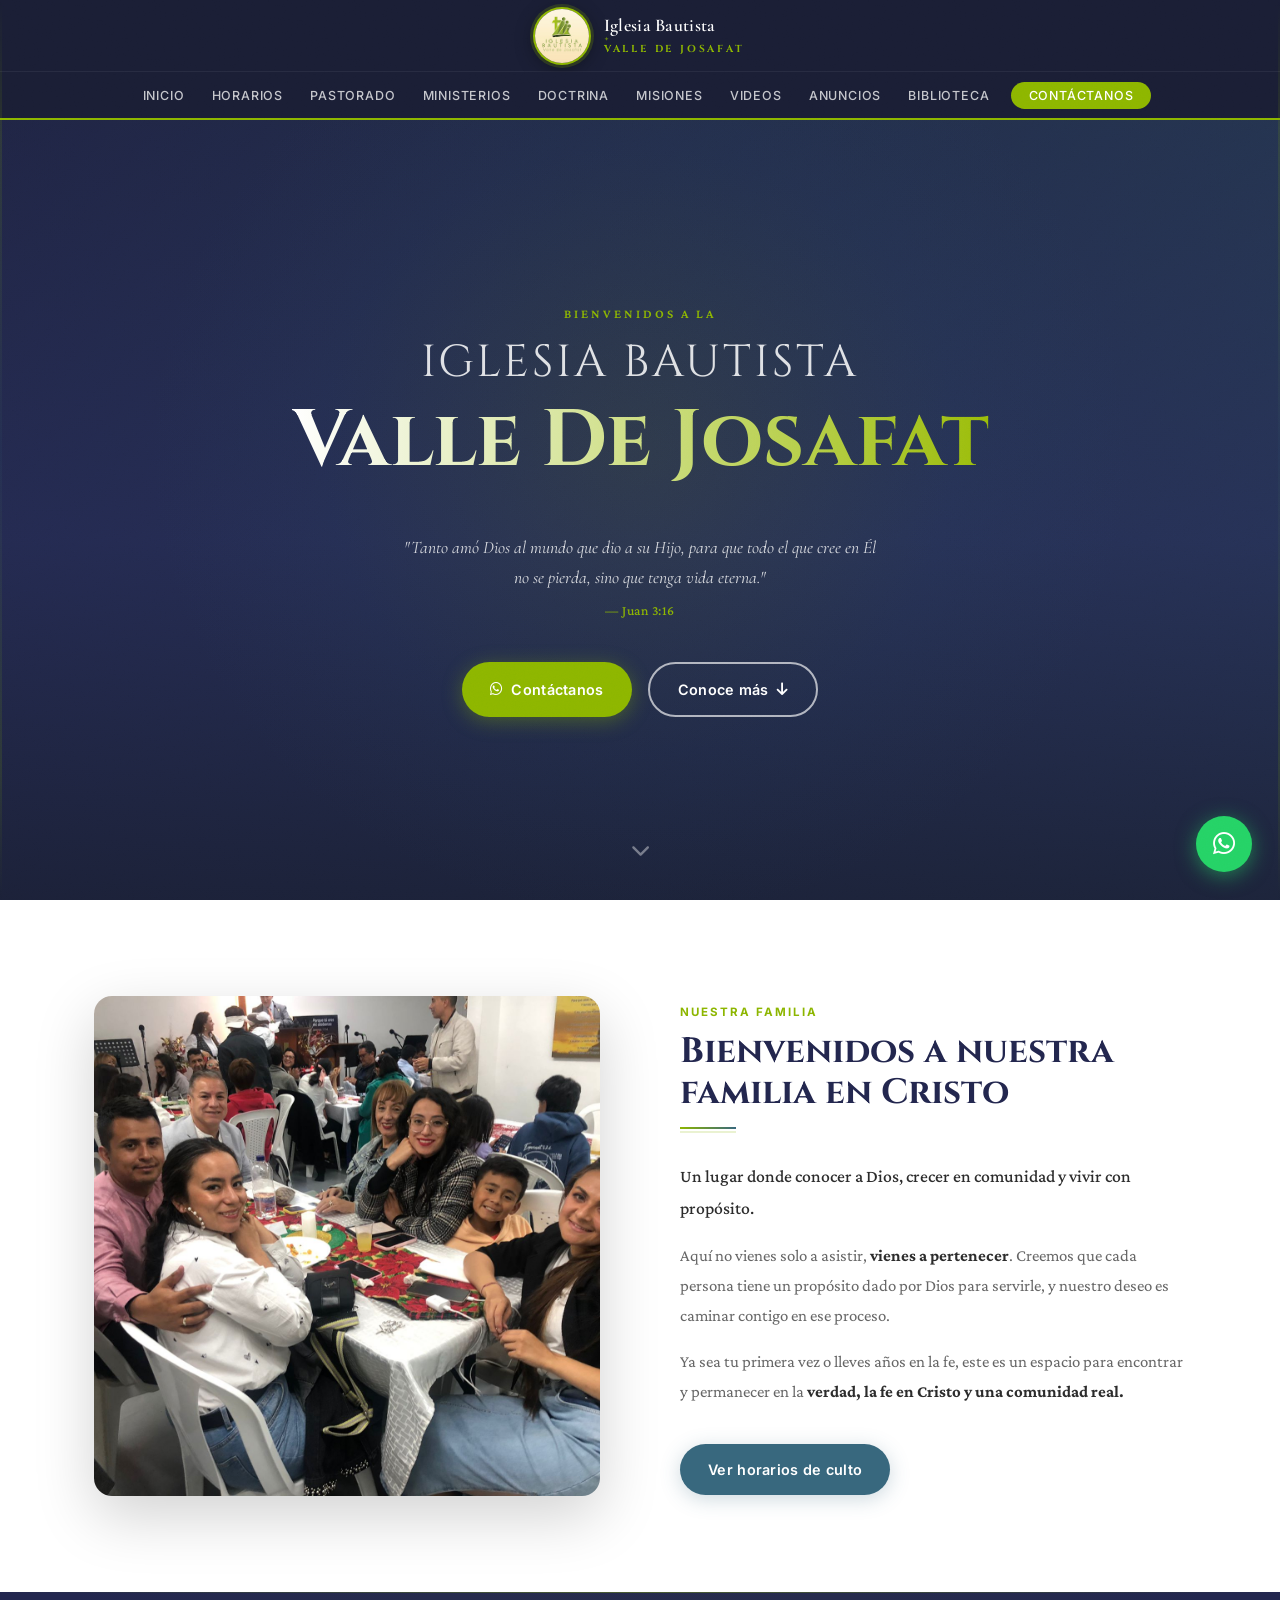
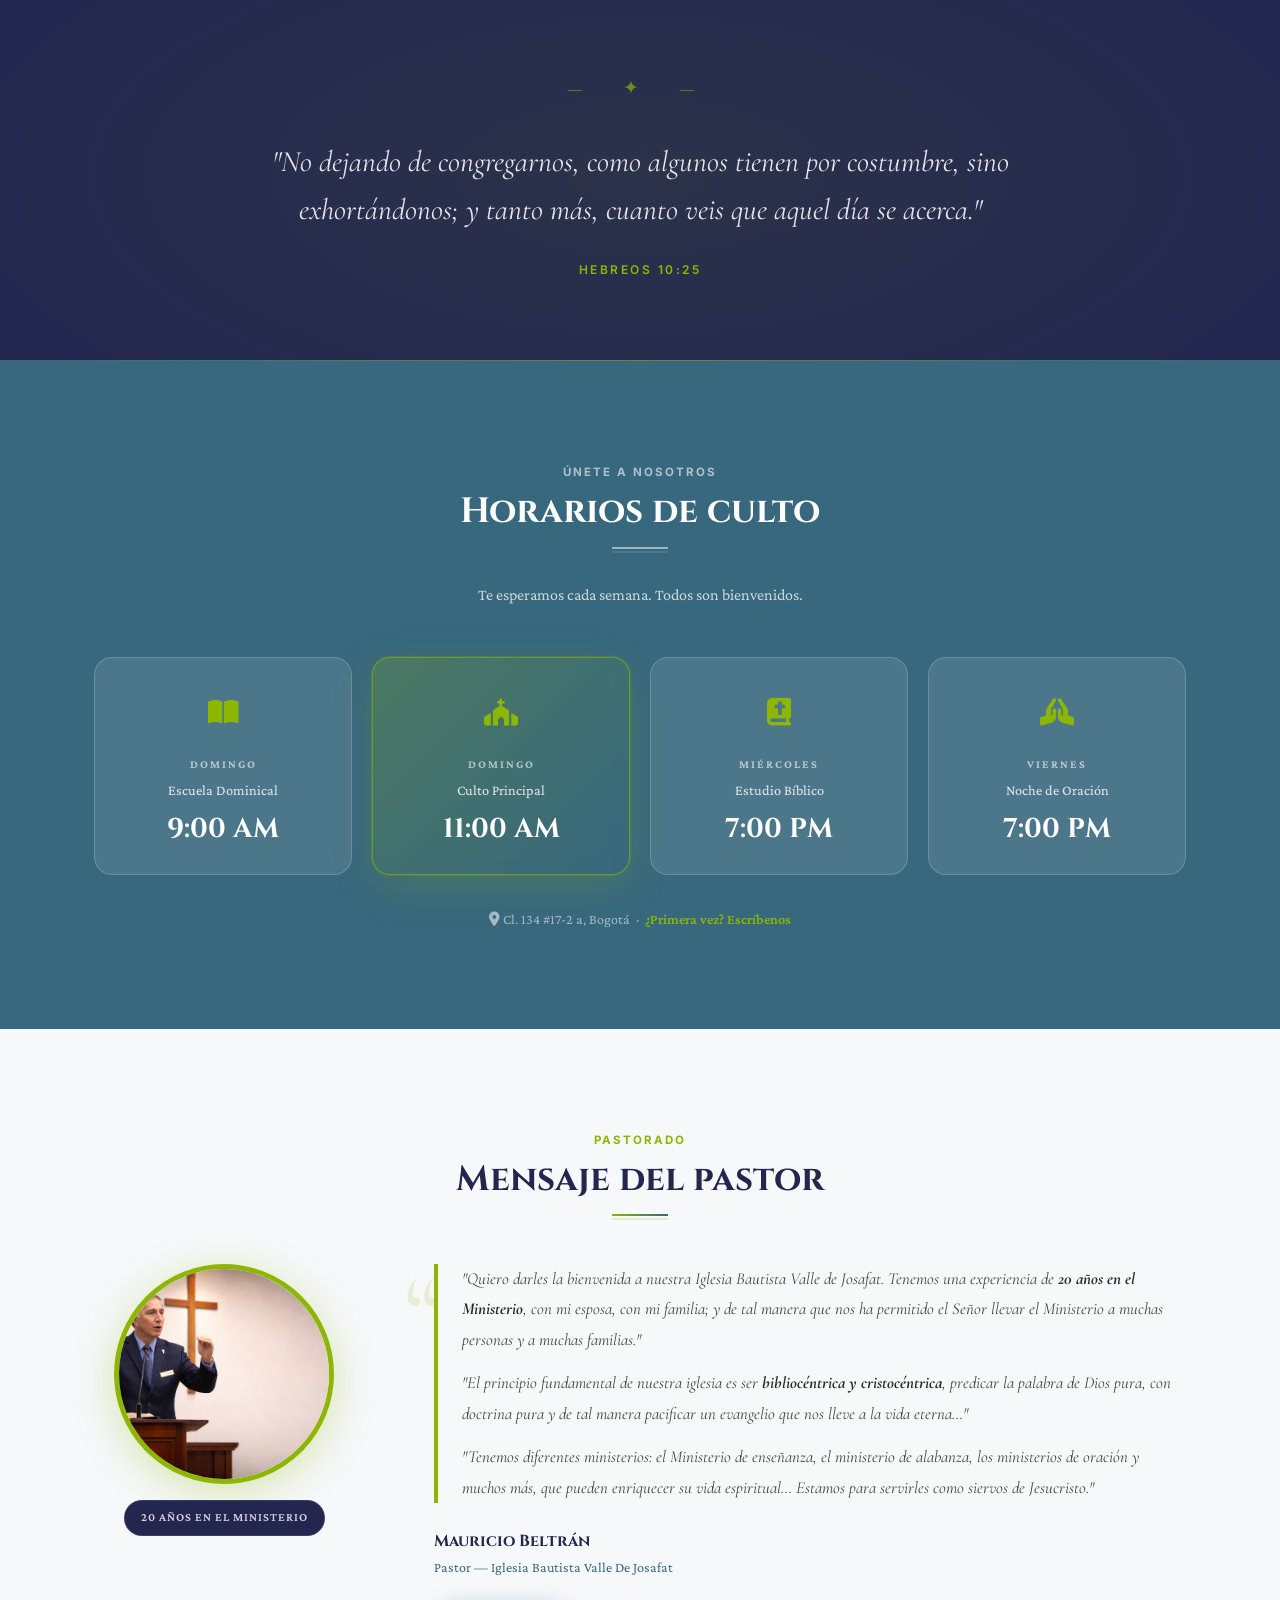
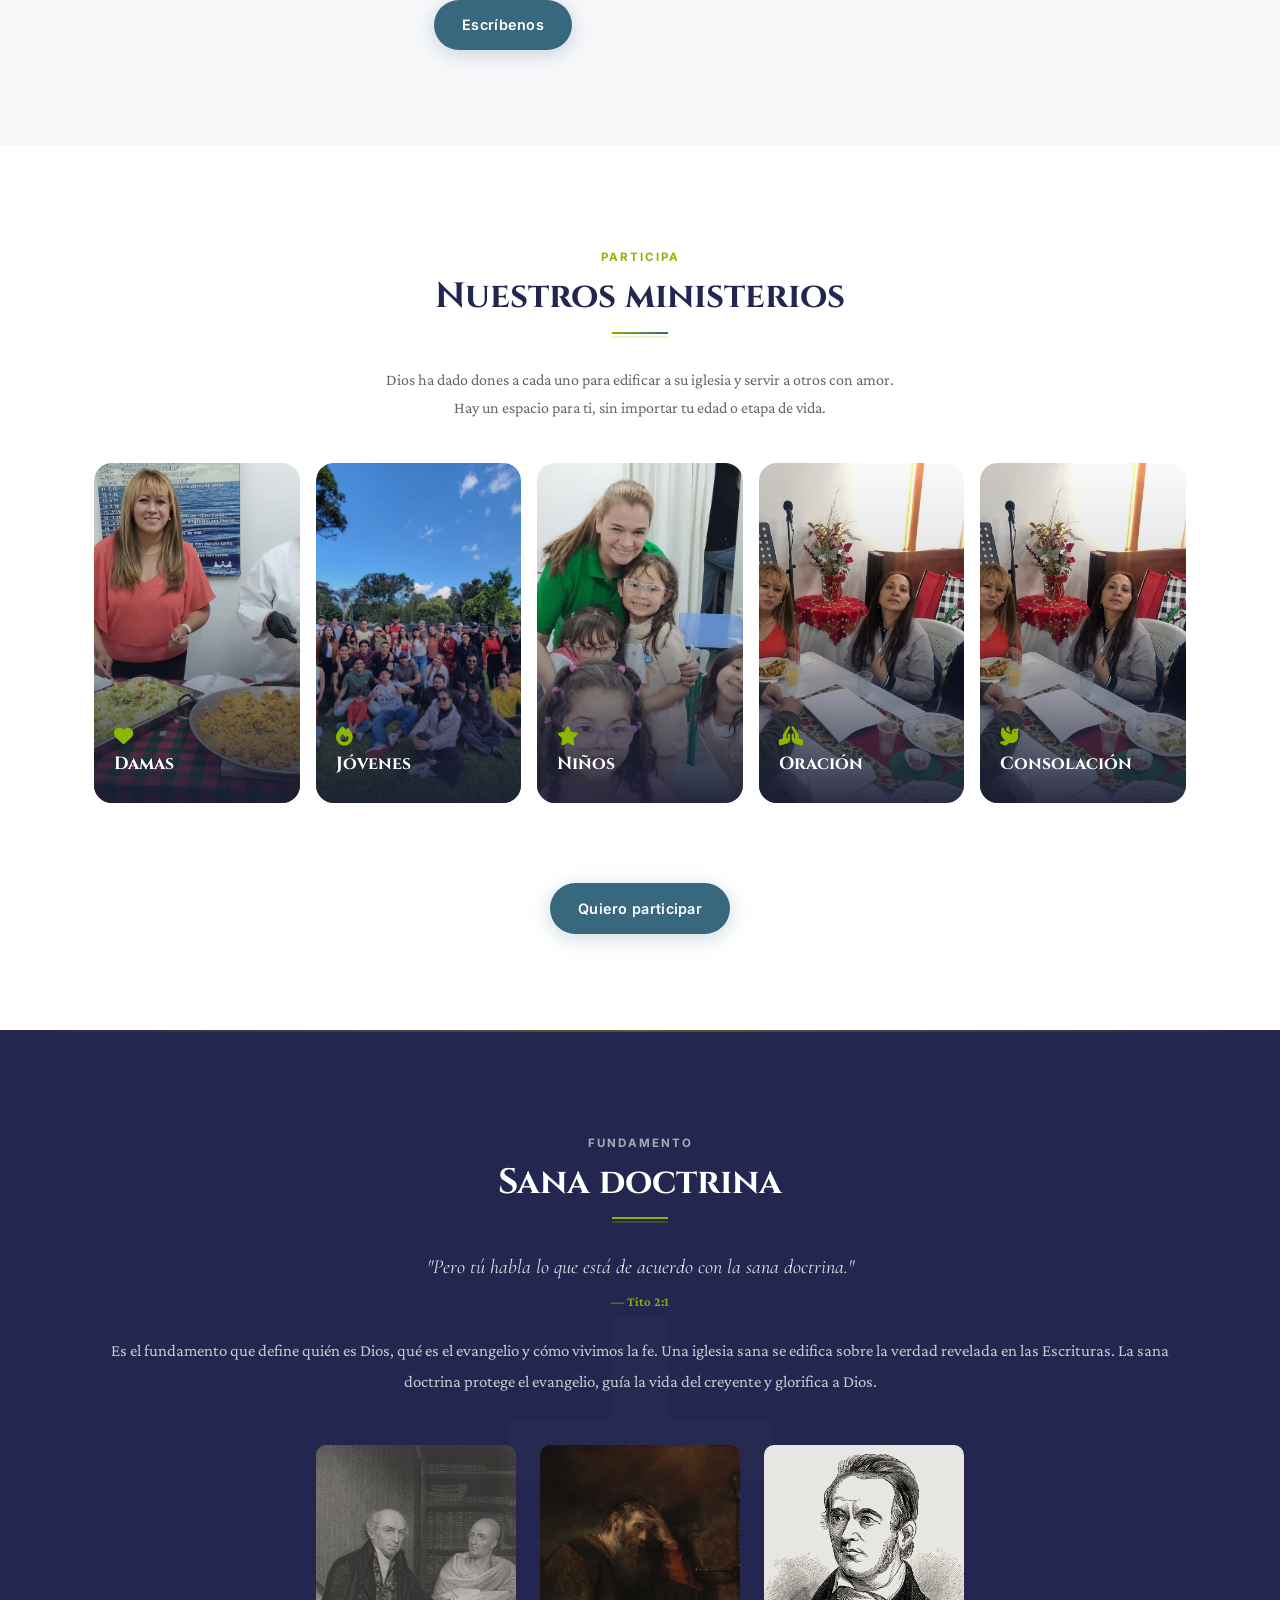
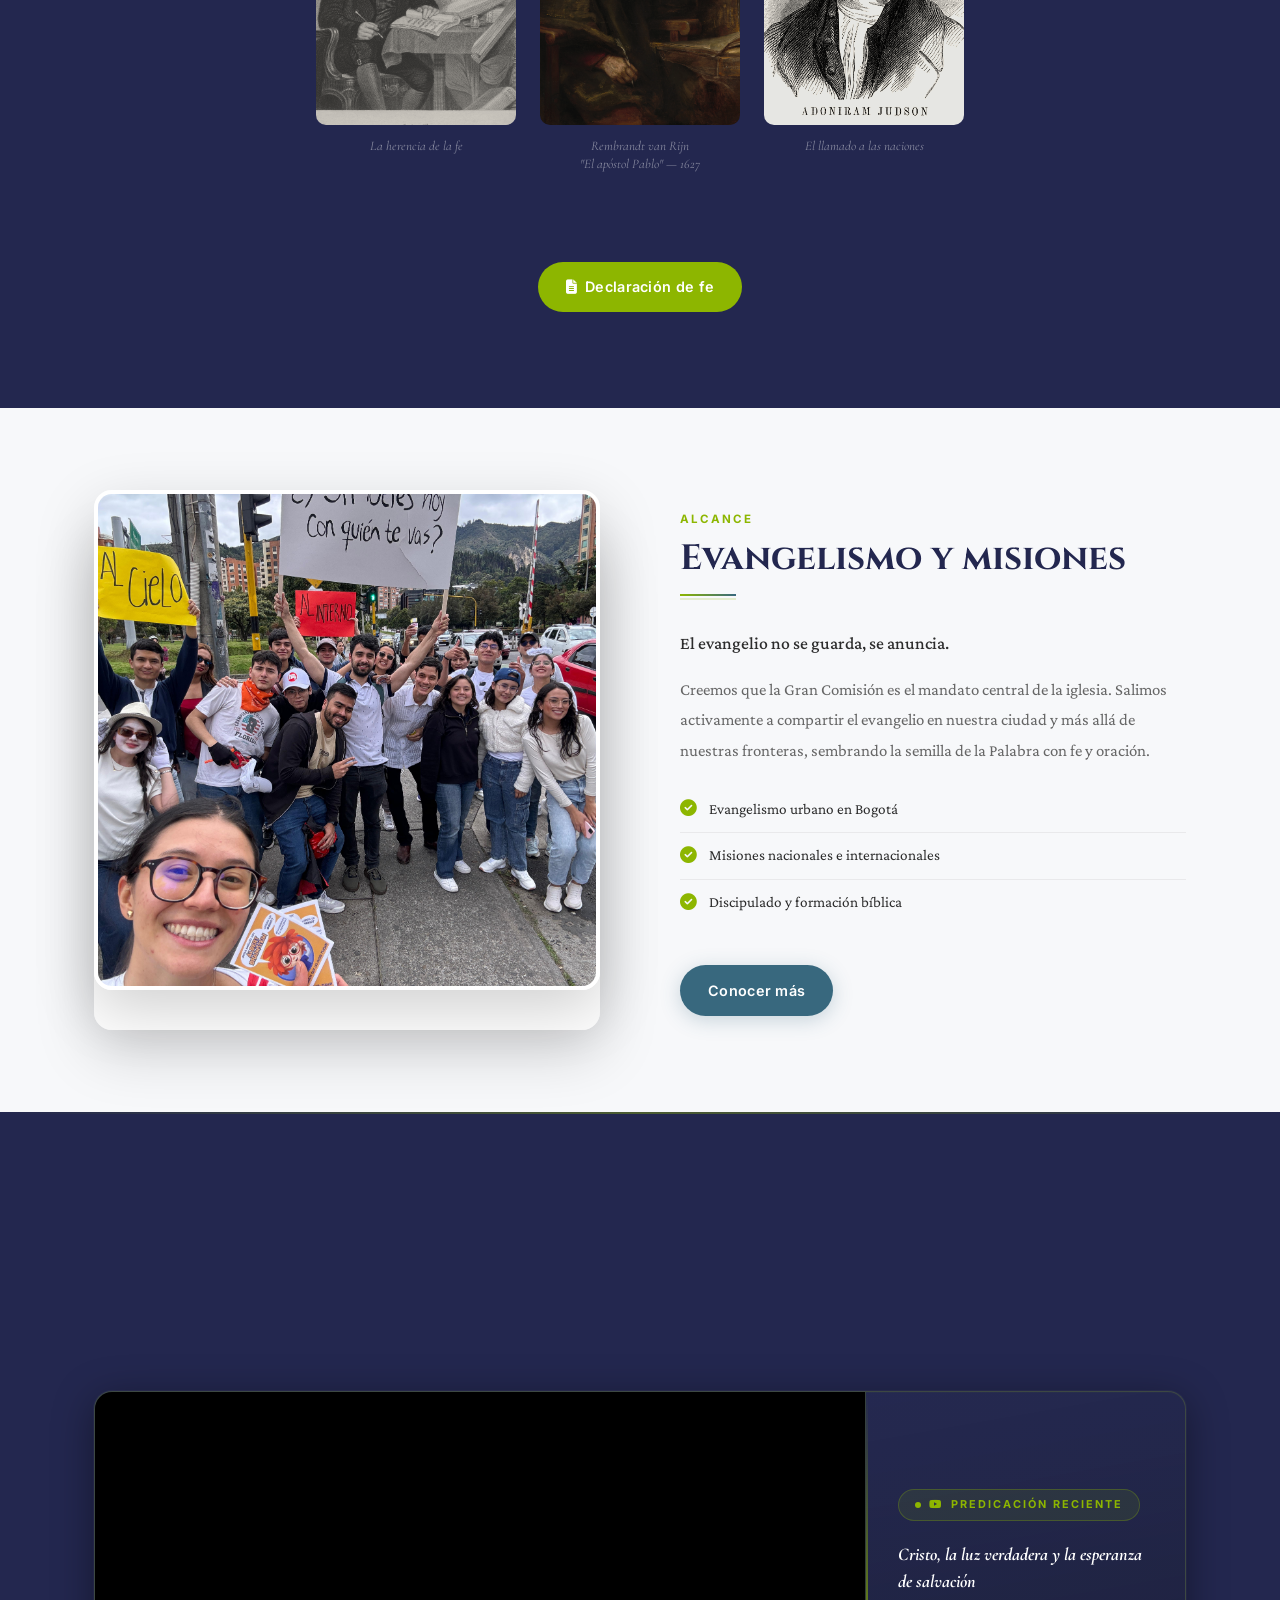
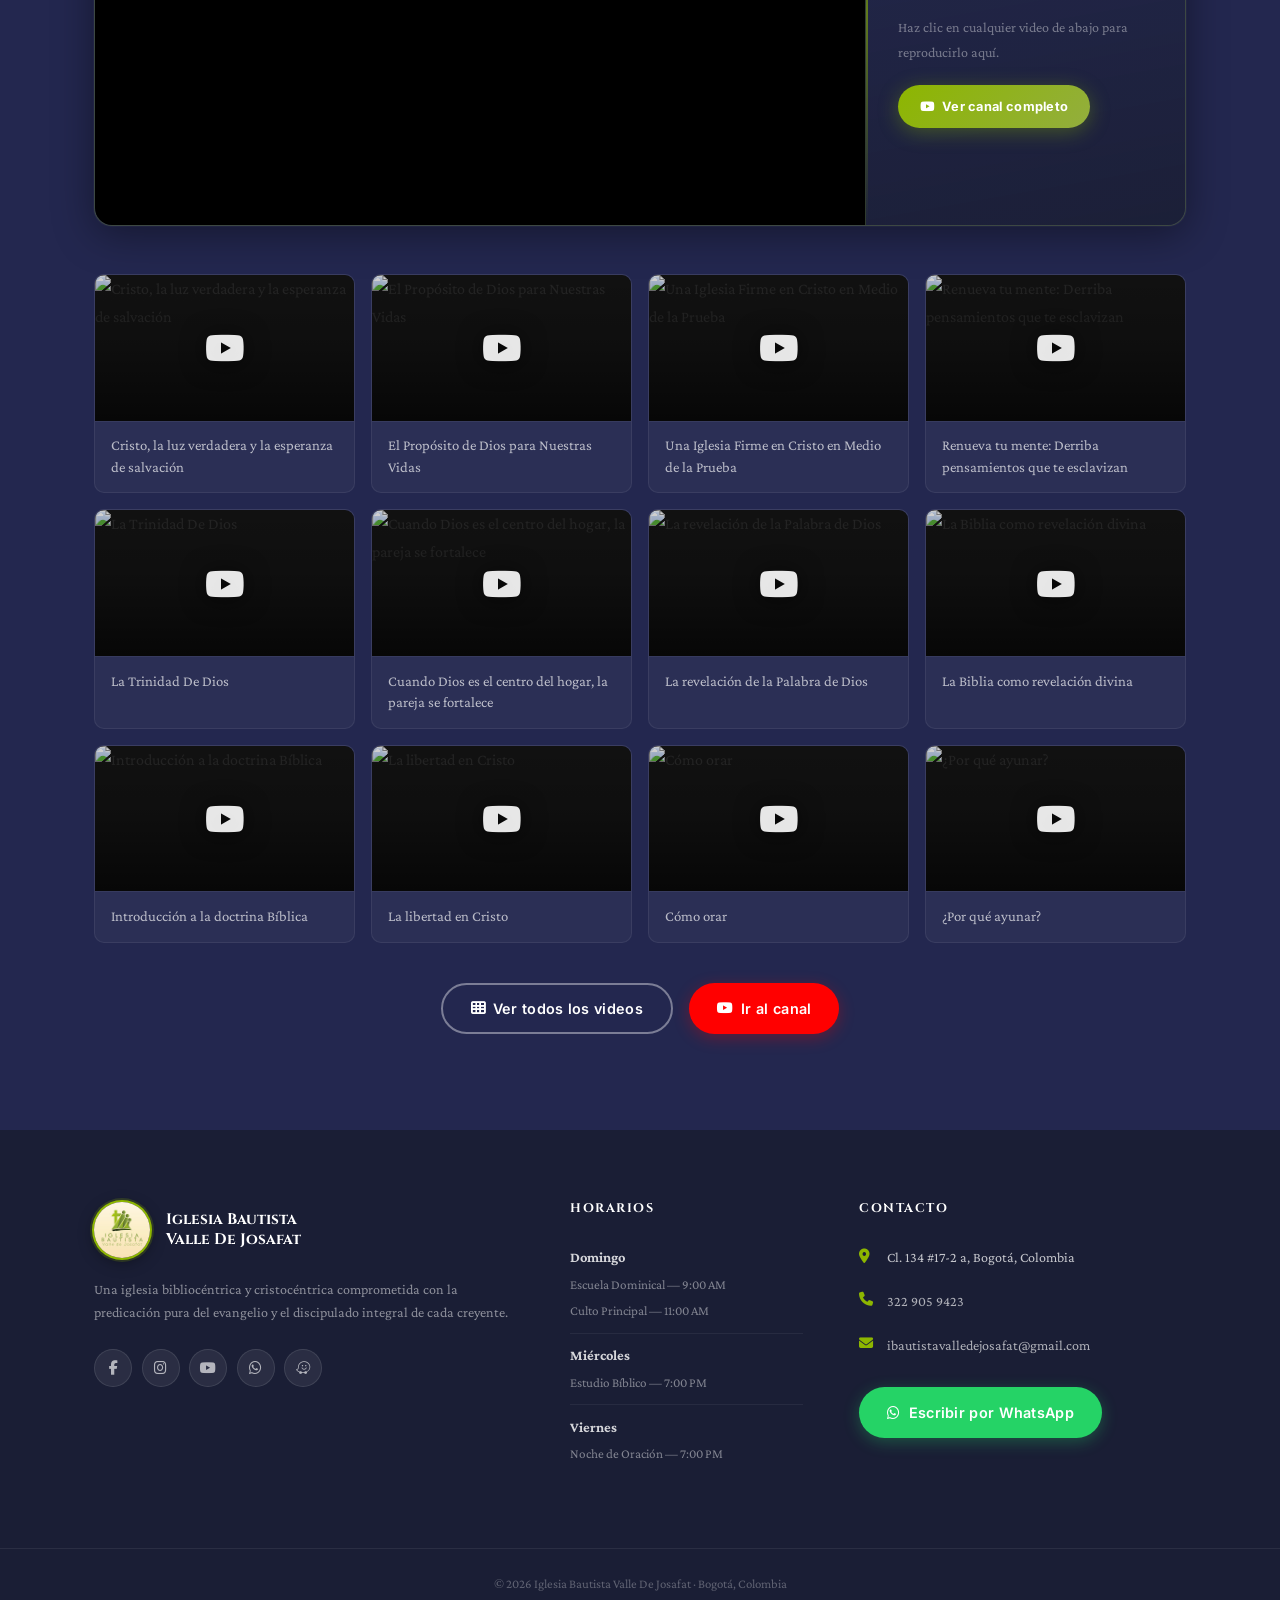
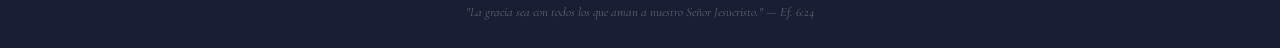
==== commit a8a23d30: "Polish: grain overlay, verse strip, parallax hero, pulse dot on featured video Co-Authored-By: Claud" ====
--- a/web/index.html
+++ b/web/index.html
@@ -9,7 +9,7 @@
   <!-- Fonts -->
   <link rel="preconnect" href="https://fonts.googleapis.com" />
   <link rel="preconnect" href="https://fonts.gstatic.com" crossorigin />
-  <link href="https://fonts.googleapis.com/css2?family=Cinzel:wght@400;600;700&family=Cormorant+Garamond:ital,wght@0,400;0,500;0,600;0,700;1,400;1,500;1,600&family=Inter:wght@300;400;500;600&display=swap" rel="stylesheet" />
+  <link href="https://fonts.googleapis.com/css2?family=Cinzel:wght@400;600;700&family=Cormorant+Garamond:ital,wght@0,400;0,500;0,600;0,700;1,400;1,500;1,600&family=Crimson+Pro:ital,wght@0,400;0,500;0,600;1,400;1,500&family=Inter:wght@400;500;600&display=swap" rel="stylesheet" />
 
   <!-- Font Awesome -->
   <link rel="stylesheet" href="https://cdnjs.cloudflare.com/ajax/libs/font-awesome/6.5.0/css/all.min.css" />
@@ -19,6 +19,7 @@
 <body>
 
   <div id="scroll-progress"></div>
+  <div class="grain" aria-hidden="true"></div>
 
   <!-- ═══════════════════════════════════════════════════════════════
        NAVBAR
@@ -30,6 +31,7 @@
         <img src="assets/images/logo.jpg" alt="IBVJ Logo" />
         <div class="nav-logo-text-block">
           <span class="nav-logo-name">Iglesia Bautista</span>
+          <span class="nav-logo-divider" aria-hidden="true">✦</span>
           <span class="nav-logo-sub">Valle De Josafat</span>
         </div>
       </a>
@@ -70,6 +72,7 @@
     </div>
 
     <div class="hero-overlay"></div>
+    <div class="hero-glow" aria-hidden="true"></div>
 
     <div class="hero-content">
       <div class="hero-pre">Bienvenidos a la</div>
@@ -126,6 +129,18 @@
       </div>
     </div>
   </section>
+
+  <!-- VERSÍCULO PUENTE -->
+  <div class="verse-strip reveal">
+    <div class="verse-strip-inner">
+      <span class="verse-strip-ornament" aria-hidden="true">— ✦ —</span>
+      <blockquote class="verse-strip-text">
+        "No dejando de congregarnos, como algunos tienen por costumbre,
+        sino exhortándonos; y tanto más, cuanto veis que aquel día se acerca."
+      </blockquote>
+      <cite class="verse-strip-ref">Hebreos 10:25</cite>
+    </div>
+  </div>
 
   <!-- ═══════════════════════════════════════════════════════════════
        HORARIOS
@@ -408,7 +423,10 @@
           </iframe>
         </div>
         <div class="video-featured-info">
-          <span class="video-featured-label"><i class="fab fa-youtube"></i> Predicación reciente</span>
+          <span class="video-featured-label">
+            <span class="pulse-dot" aria-hidden="true"></span>
+            <i class="fab fa-youtube"></i> Predicación reciente
+          </span>
           <h3 id="featuredTitle">Cristo, la luz verdadera y la esperanza de salvación</h3>
           <p id="featuredDesc">Haz clic en cualquier video de abajo para reproducirlo aquí.</p>
           <a href="https://www.youtube.com/@iglesiabautistaVJ" target="_blank" rel="noopener" class="btn-yt-channel">
--- a/web/css/styles.css
+++ b/web/css/styles.css
@@ -23,9 +23,15 @@
   --text:       #2c2c2c;
   --text-muted: #666;
 
-  --font-body:    "Inter", system-ui, sans-serif;
+  --font-ui:      "Inter", system-ui, sans-serif;
+  --font-body:    "Crimson Pro", Georgia, serif;
   --font-heading: "Cinzel", Georgia, serif;
   --font-verse:   "Cormorant Garamond", Georgia, serif;
+  --gold:         #B8961E;
+  --gold-light:   #D4AE2C;
+  --accent:       #93AE3E;
+  --orange:       #E07B39;
+  --blue:         #3B7DD8;
 
   --radius:     10px;
   --radius-lg:  18px;
@@ -34,15 +40,33 @@
   --shadow-lg:  0 20px 60px rgba(0,0,0,.18);
   --transition: 0.28s ease;
 
-  --nav-logo-h: 64px;
+  --nav-logo-h: 72px;
   --nav-menu-h: 48px;
-  --nav-total:  112px;
+  --nav-total:  120px;
 }
 
 /* ─── Reset ─────────────────────────────────────────────── */
 *, *::before, *::after { box-sizing: border-box; margin: 0; padding: 0; }
 html  { scroll-behavior: smooth; font-size: 16px; }
 body  { font-family: var(--font-body); color: var(--text); line-height: 1.75; background: var(--white); }
+body::before, body::after {
+  content: '';
+  position: fixed;
+  top: 0; bottom: 0;
+  width: 2px;
+  background: linear-gradient(
+    to bottom,
+    transparent 0%,
+    rgba(141,182,0,.14) 15%,
+    rgba(56,104,126,.09) 50%,
+    rgba(141,182,0,.14) 85%,
+    transparent 100%
+  );
+  z-index: 9998;
+  pointer-events: none;
+}
+body::before { left: 0; }
+body::after  { right: 0; }
 img   { max-width: 100%; height: auto; display: block; }
 a     { text-decoration: none; color: inherit; }
 ul    { list-style: none; }
@@ -57,8 +81,16 @@
 .mt-2          { margin-top: 2.5rem; }
 .section       { padding: 96px 0; }
 .section-light { background: var(--light); }
-.section-dark-teal { background: var(--primary); }
-.section-navy  { background: var(--navy); }
+.section-dark-teal {
+  background: var(--primary);
+  border-top: 2px solid transparent;
+  border-image: linear-gradient(90deg, transparent, rgba(141,182,0,.45), transparent) 1;
+}
+.section-navy  {
+  background: var(--navy);
+  border-top: 2px solid transparent;
+  border-image: linear-gradient(90deg, transparent, rgba(141,182,0,.38), transparent) 1;
+}
 
 /* ─── Tipografía ─────────────────────────────────────────── */
 h1,h2,h3,h4,h5 {
@@ -70,14 +102,14 @@
 h1 { font-size: clamp(2rem, 5vw, 3.8rem); }
 h2 { font-size: clamp(1.5rem, 3vw, 2.2rem); margin-bottom: .4em; }
 h3 { font-size: clamp(1rem, 2vw, 1.25rem); }
-p  { line-height: 1.8; color: var(--text-muted); margin-bottom: 1rem; }
+p  { font-size: 1.05rem; line-height: 1.8; color: var(--text-muted); margin-bottom: 1rem; }
 p:last-child { margin-bottom: 0; }
 p strong { color: var(--text); }
 .lead { font-size: 1.1rem; color: var(--text); font-weight: 500; }
 
 .tag {
   display: inline-block;
-  font-family: var(--font-body);
+  font-family: var(--font-ui);
   font-size: .72rem;
   font-weight: 700;
   letter-spacing: 2px;
@@ -88,14 +120,15 @@
 .tag-light { color: rgba(255,255,255,.6); }
 
 .separator {
-  width: 48px; height: 4px;
+  width: 56px; height: 2px;
   background: linear-gradient(90deg, var(--lima), var(--primary));
-  border-radius: 2px;
-  margin: .6rem 0 1.75rem;
-}
-.text-center .separator { margin: .6rem auto 1.75rem; }
-.separator-light   { background: rgba(255,255,255,.35); }
-.separator-accent  { background: var(--lima); }
+  border-radius: 0;
+  margin: .8rem 0 2rem;
+  box-shadow: 0 4px 0 rgba(141,182,0,0.18);
+}
+.text-center .separator { margin: .8rem auto 2rem; }
+.separator-light   { background: rgba(255,255,255,.5); box-shadow: 0 4px 0 rgba(255,255,255,0.1); }
+.separator-accent  { background: var(--lima); box-shadow: 0 4px 0 rgba(141,182,0,0.28); }
 
 .section-subtitle {
   font-size: 1rem;
@@ -120,7 +153,7 @@
   display: inline-flex;
   align-items: center;
   gap: .5rem;
-  font-family: var(--font-body);
+  font-family: var(--font-ui);
   font-weight: 600;
   font-size: .9rem;
   letter-spacing: .3px;
@@ -214,27 +247,51 @@
   gap: .9rem;
 }
 .nav-logo img {
-  width: 46px; height: 46px;
+  width: 54px; height: 54px;
   border-radius: 50%;
   object-fit: cover;
-  border: 2px solid var(--lima);
-  transition: transform var(--transition);
-}
-.nav-logo:hover img { transform: scale(1.05); }
-.nav-logo-text-block { display: flex; flex-direction: column; line-height: 1.2; }
+  border: none;
+  box-shadow:
+    0 0 0 2px var(--lima),
+    0 0 0 5px rgba(141,182,0,.2),
+    0 4px 20px rgba(0,0,0,.45);
+  transition: transform var(--transition), box-shadow var(--transition);
+}
+.nav-logo:hover img {
+  transform: scale(1.07);
+  box-shadow:
+    0 0 0 2px var(--lima-light),
+    0 0 0 6px rgba(168,204,0,.32),
+    0 6px 28px rgba(141,182,0,.28);
+}
+.nav-logo-text-block {
+  display: flex;
+  flex-direction: column;
+  line-height: 1.15;
+  gap: .05rem;
+}
 .nav-logo-name {
-  font-family: var(--font-heading);
-  font-size: 1.05rem;
-  font-weight: 700;
-  color: var(--white);
-  letter-spacing: 1px;
+  font-family: var(--font-verse);
+  font-size: 1.12rem;
+  font-weight: 600;
+  color: var(--white);
+  letter-spacing: .3px;
+  line-height: 1.1;
+}
+.nav-logo-divider {
+  display: block;
+  font-size: .4rem;
+  color: var(--lima);
+  line-height: 1;
+  letter-spacing: 4px;
+  opacity: 0.65;
 }
 .nav-logo-sub {
   font-family: var(--font-heading);
-  font-size: .7rem;
-  font-weight: 400;
+  font-size: .63rem;
+  font-weight: 700;
   color: var(--lima);
-  letter-spacing: 2.5px;
+  letter-spacing: 2.8px;
   text-transform: uppercase;
 }
 
@@ -261,7 +318,7 @@
   gap: 0;
 }
 .nav-links a {
-  font-family: var(--font-body);
+  font-family: var(--font-ui);
   font-weight: 500;
   font-size: .78rem;
   text-transform: uppercase;
@@ -397,9 +454,12 @@
 }
 .horario-card:hover { transform: translateY(-4px); background: rgba(255,255,255,.16); }
 .horario-card--featured {
-  background: rgba(141,182,0,.22); border-color: rgba(141,182,0,.5); transform: scale(1.03);
-}
-.horario-card--featured:hover { transform: scale(1.03) translateY(-4px); }
+  background: linear-gradient(135deg, rgba(141,182,0,.22), rgba(56,104,126,.15));
+  border-color: rgba(141,182,0,.6);
+  transform: scale(1.05);
+  box-shadow: 0 0 0 1px rgba(141,182,0,.22), 0 12px 40px rgba(141,182,0,.18);
+}
+.horario-card--featured:hover { transform: scale(1.05) translateY(-4px); }
 .horario-icon  { font-size: 1.7rem; color: var(--lima); margin-bottom: 1rem; }
 .horario-dia   { font-weight: 700; font-size: .72rem; text-transform: uppercase; letter-spacing: 2px; color: rgba(255,255,255,.6); margin-bottom: .25rem; }
 .horario-nombre { font-size: .9rem; color: rgba(255,255,255,.85); margin-bottom: .75rem; }
@@ -422,7 +482,25 @@
   text-transform: uppercase; padding: .4rem 1rem;
   border-radius: 50px; border: 1px solid rgba(255,255,255,.1);
 }
-.pastor-texto blockquote { border-left: 4px solid var(--lima); padding-left: 1.5rem; margin: 0 0 1.5rem; }
+.pastor-texto blockquote {
+  border-left: 4px solid var(--lima);
+  padding-left: 1.5rem;
+  margin: 0 0 1.5rem;
+  position: relative;
+}
+.pastor-texto blockquote::before {
+  content: '\201C';
+  font-family: var(--font-verse);
+  font-size: 7rem;
+  line-height: 0.75;
+  position: absolute;
+  top: 0.5rem;
+  left: -2.2rem;
+  color: var(--lima);
+  opacity: 0.14;
+  pointer-events: none;
+  user-select: none;
+}
 .pastor-texto blockquote p { font-family: var(--font-verse); font-size: 1.05rem; font-style: italic; color: #444; margin-bottom: .85rem; }
 .pastor-firma { display: flex; flex-direction: column; margin-top: 1.5rem; }
 .pastor-firma strong { font-family: var(--font-heading); font-size: 1rem; color: var(--navy); }
@@ -483,12 +561,16 @@
   display: grid;
   grid-template-columns: 1fr 320px;
   gap: 0;
-  background: rgba(255,255,255,.04);
-  border: 1px solid rgba(255,255,255,.1);
+  background: rgba(255,255,255,.03);
+  border: 1px solid rgba(141,182,0,.2);
   border-radius: var(--radius-lg);
   overflow: hidden;
   margin-bottom: 3rem;
-  box-shadow: 0 8px 40px rgba(0,0,0,.35);
+  box-shadow:
+    0 8px 40px rgba(0,0,0,.4),
+    0 0 0 1px rgba(255,255,255,.04),
+    inset 0 1px 0 rgba(141,182,0,.15);
+  position: relative;
 }
 .video-featured-player {
   position: relative;
@@ -501,50 +583,85 @@
 }
 .video-featured-info {
   display: flex; flex-direction: column;
-  justify-content: center; gap: 1rem;
+  justify-content: center; gap: 1.25rem;
   padding: 2rem;
-  background: rgba(255,255,255,.03);
-  border-left: 1px solid rgba(255,255,255,.07);
+  background: linear-gradient(170deg, rgba(35,39,79,.75) 0%, rgba(26,30,53,.92) 100%);
+  border-left: 1px solid rgba(141,182,0,.18);
+  position: relative;
+}
+.video-featured-info::before {
+  content: '';
+  position: absolute;
+  top: 0; left: 0; bottom: 0;
+  width: 2px;
+  background: linear-gradient(to bottom, transparent, var(--lima), transparent);
+  opacity: 0.6;
 }
 .video-featured-label {
-  display: inline-flex; align-items: center; gap: .4rem;
-  font-size: .7rem; font-weight: 700; letter-spacing: 1.5px; text-transform: uppercase;
-  color: #FF4444;
-  background: rgba(255,0,0,.12);
-  border: 1px solid rgba(255,0,0,.25);
-  padding: .3rem .85rem; border-radius: 50px; width: fit-content;
+  display: inline-flex; align-items: center; gap: .5rem;
+  font-family: var(--font-ui);
+  font-size: .68rem; font-weight: 700; letter-spacing: 2px; text-transform: uppercase;
+  color: var(--lima);
+  background: rgba(141,182,0,.1);
+  border: 1px solid rgba(141,182,0,.28);
+  padding: .35rem 1rem; border-radius: 50px; width: fit-content;
+}
+.video-featured-label .pulse-dot {
+  width: 6px; height: 6px;
+  border-radius: 50%;
+  background: var(--lima);
+  animation: pulse-dot 2.2s ease infinite;
+  flex-shrink: 0;
 }
 .video-featured-info h3 {
-  font-family: var(--font-heading); font-size: 1rem; color: var(--white); line-height: 1.4;
-}
-.video-featured-info p { font-size: .85rem; color: rgba(255,255,255,.45); margin: 0; }
+  font-family: var(--font-verse);
+  font-size: 1.12rem;
+  font-style: italic;
+  color: var(--white);
+  line-height: 1.5;
+}
+.video-featured-info p { font-size: .88rem; color: rgba(255,255,255,.4); margin: 0; }
 .btn-yt-channel {
   display: inline-flex; align-items: center; gap: .5rem;
-  background: #FF0000; color: var(--white);
-  font-size: .82rem; font-weight: 600;
-  padding: .6rem 1.2rem; border-radius: 50px; width: fit-content;
-  box-shadow: 0 4px 16px rgba(255,0,0,.3);
-  transition: background var(--transition), transform var(--transition);
-}
-.btn-yt-channel:hover { background: #cc0000; transform: translateY(-2px); }
+  font-family: var(--font-ui);
+  background: linear-gradient(135deg, var(--lima), var(--accent));
+  color: var(--white);
+  font-size: .8rem; font-weight: 700;
+  letter-spacing: .3px;
+  padding: .65rem 1.35rem; border-radius: 50px; width: fit-content;
+  box-shadow: 0 4px 20px rgba(141,182,0,.35);
+  transition: transform var(--transition), box-shadow var(--transition), opacity var(--transition);
+}
+.btn-yt-channel:hover {
+  transform: translateY(-2px);
+  box-shadow: 0 6px 28px rgba(141,182,0,.45);
+  opacity: .92;
+}
 
 /* Grid de tarjetas */
 .videos-grid {
   display: grid;
   grid-template-columns: repeat(4,1fr);
-  gap: 1.25rem;
+  gap: 1rem;
   margin-bottom: 2.5rem;
 }
 .video-card {
-  background: rgba(255,255,255,.05);
-  border: 1px solid rgba(255,255,255,.08);
+  background: rgba(255,255,255,.04);
+  border: 1px solid rgba(255,255,255,.07);
   border-radius: var(--radius);
   overflow: hidden;
   cursor: pointer;
-  transition: transform var(--transition), box-shadow var(--transition), border-color var(--transition);
-}
-.video-card:hover { transform: translateY(-4px); box-shadow: 0 12px 36px rgba(0,0,0,.35); border-color: rgba(141,182,0,.35); }
-.video-card.active-video { border-color: var(--lima); box-shadow: 0 0 0 2px var(--lima); }
+  transition: transform .32s ease, box-shadow .32s ease, border-color .32s ease;
+}
+.video-card:hover {
+  transform: translateY(-6px);
+  box-shadow: 0 18px 48px rgba(0,0,0,.45);
+  border-color: rgba(141,182,0,.4);
+}
+.video-card.active-video {
+  border-color: var(--lima);
+  box-shadow: 0 0 0 1px var(--lima), 0 8px 32px rgba(141,182,0,.2);
+}
 
 .video-thumb {
   position: relative; padding-bottom: 56.25%; height: 0; overflow: hidden; background: #111;
@@ -553,29 +670,40 @@
   position: absolute; top: 0; left: 0; width: 100%; height: 100%;
   object-fit: cover; transition: transform .4s ease, filter .4s ease; filter: brightness(.82);
 }
-.video-card:hover .video-thumb img { transform: scale(1.05); filter: brightness(1); }
+.video-card:hover .video-thumb img { transform: scale(1.08); filter: brightness(1.05); }
 
 .video-play-btn {
   position: absolute; inset: 0;
   display: flex; align-items: center; justify-content: center;
-  background: rgba(0,0,0,.22);
+  background: linear-gradient(to top, rgba(0,0,0,.6) 0%, rgba(0,0,0,.15) 55%, transparent 100%);
   transition: background var(--transition);
 }
 .video-play-btn i {
-  font-size: 2rem; color: var(--white);
-  filter: drop-shadow(0 2px 8px rgba(0,0,0,.6));
-  transition: transform var(--transition), color var(--transition);
-}
-.video-card:hover .video-play-btn { background: rgba(0,0,0,.08); }
-.video-card:hover .video-play-btn i { transform: scale(1.15); color: #FF0000; }
-.video-card.active-video .video-play-btn i { color: var(--lima); }
-
-.video-info { padding: .8rem 1rem; }
+  font-size: 2.2rem; color: rgba(255,255,255,.9);
+  filter: drop-shadow(0 2px 12px rgba(0,0,0,.7));
+  transition: transform var(--transition), color var(--transition), filter var(--transition);
+}
+.video-card:hover .video-play-btn {
+  background: linear-gradient(to top, rgba(0,0,0,.4) 0%, rgba(0,0,0,.05) 55%, transparent 100%);
+}
+.video-card:hover .video-play-btn i {
+  transform: scale(1.25);
+  color: var(--lima);
+  filter: drop-shadow(0 0 12px rgba(141,182,0,.6));
+}
+.video-card.active-video .video-play-btn i {
+  color: var(--lima);
+  filter: drop-shadow(0 0 10px rgba(141,182,0,.5));
+}
+
+.video-info { padding: .85rem 1rem .9rem; border-top: 1px solid rgba(255,255,255,.05); }
 .video-info p {
-  font-size: .8rem; color: rgba(255,255,255,.72); line-height: 1.45; margin: 0;
+  font-family: var(--font-body);
+  font-size: .92rem; color: rgba(255,255,255,.68); line-height: 1.45; margin: 0;
   display: -webkit-box; -webkit-line-clamp: 2; -webkit-box-orient: vertical; overflow: hidden;
 }
-.video-card:hover .video-info p { color: var(--white); }
+.video-card:hover .video-info p { color: rgba(255,255,255,.95); }
+.video-card.active-video .video-info p { color: var(--lima); }
 
 .video-extra { display: none; }
 .video-extra.visible { display: block; }
@@ -589,7 +717,16 @@
 .footer-top { padding: 72px 0; }
 .footer-grid { display: grid; grid-template-columns: 1.8fr 1fr 1.4fr; gap: 3.5rem; align-items: start; }
 .footer-logo { display: flex; align-items: center; gap: 1rem; margin-bottom: 1.25rem; }
-.footer-logo img { width: 52px; height: 52px; border-radius: 50%; object-fit: cover; border: 2px solid var(--lima); }
+.footer-logo img {
+  width: 56px; height: 56px;
+  border-radius: 50%;
+  object-fit: cover;
+  border: none;
+  box-shadow:
+    0 0 0 2px var(--lima),
+    0 0 0 4px rgba(141,182,0,.2),
+    0 4px 16px rgba(0,0,0,.4);
+}
 .footer-logo span { font-family: var(--font-heading); font-weight: 700; font-size: .95rem; color: var(--white); line-height: 1.3; }
 .footer-bio { font-size: .88rem; line-height: 1.7; color: rgba(255,255,255,.5); margin-bottom: 1.5rem; }
 .footer-social { display: flex; gap: .6rem; flex-wrap: wrap; }
@@ -639,6 +776,113 @@
 @keyframes bounce {
   0%, 100% { transform: translateX(-50%) translateY(0); }
   50%       { transform: translateX(-50%) translateY(8px); }
+}
+@keyframes pulse-dot {
+  0%, 100% { opacity: 1; transform: scale(1); }
+  50%       { opacity: .45; transform: scale(.75); }
+}
+
+/* ─── Grain texture overlay ──────────────────────────────── */
+.grain {
+  position: fixed;
+  inset: 0;
+  z-index: 9999;
+  pointer-events: none;
+  background-image: url("data:image/svg+xml,%3Csvg xmlns='http://www.w3.org/2000/svg' width='200' height='200'%3E%3Cfilter id='n'%3E%3CfeTurbulence type='fractalNoise' baseFrequency='0.78' numOctaves='4' stitchTiles='stitch'/%3E%3CfeColorMatrix type='saturate' values='0'/%3E%3C/filter%3E%3Crect width='200' height='200' filter='url(%23n)'/%3E%3C/svg%3E");
+  background-size: 200px 200px;
+  opacity: 0.055;
+  mix-blend-mode: overlay;
+}
+
+/* ─── Hero glow ───────────────────────────────────────────── */
+.hero-glow {
+  position: absolute;
+  inset: 0;
+  background: radial-gradient(
+    ellipse 55% 75% at 50% 50%,
+    rgba(168,204,0,0.08) 0%,
+    rgba(56,104,126,0.05) 45%,
+    transparent 70%
+  );
+  z-index: 1;
+  pointer-events: none;
+}
+
+/* ─── Verse strip ─────────────────────────────────────────── */
+.verse-strip {
+  background: var(--navy);
+  padding: 80px 24px;
+  text-align: center;
+  position: relative;
+  overflow: hidden;
+}
+.verse-strip::before {
+  content: '';
+  position: absolute;
+  inset: 0;
+  background: radial-gradient(ellipse 80% 120% at 50% 50%, rgba(141,182,0,0.08) 0%, transparent 70%);
+  pointer-events: none;
+}
+.verse-strip::after {
+  content: '';
+  position: absolute;
+  top: 0; left: 0; right: 0;
+  height: 1px;
+  background: linear-gradient(90deg, transparent, rgba(141,182,0,.35), transparent);
+}
+.verse-strip + section {
+  border-top: 1px solid rgba(255,255,255,.06);
+}
+.verse-strip-inner {
+  position: relative;
+  z-index: 1;
+  max-width: 760px;
+  margin: 0 auto;
+}
+.verse-strip-ornament {
+  display: block;
+  font-family: var(--font-verse);
+  font-size: 1.2rem;
+  color: var(--lima);
+  letter-spacing: 18px;
+  margin-bottom: 2rem;
+  opacity: 0.7;
+}
+.verse-strip-text {
+  font-family: var(--font-verse);
+  font-size: clamp(1.2rem, 2.8vw, 1.85rem);
+  font-style: italic;
+  color: rgba(255,255,255,0.88);
+  line-height: 1.65;
+  margin: 0 auto 1.5rem;
+}
+.verse-strip-ref {
+  display: block;
+  font-family: var(--font-ui);
+  font-size: 0.75rem;
+  font-style: normal;
+  font-weight: 600;
+  color: var(--lima);
+  letter-spacing: 2.5px;
+  text-transform: uppercase;
+}
+
+/* ─── Doctrina — cross watermark ──────────────────────────── */
+#doctrina {
+  position: relative;
+  overflow: hidden;
+}
+#doctrina::before {
+  content: '✝';
+  position: absolute;
+  top: 50%;
+  left: 50%;
+  transform: translate(-50%, -50%);
+  font-size: 520px;
+  line-height: 1;
+  color: rgba(255,255,255,0.013);
+  pointer-events: none;
+  user-select: none;
 }
 
 /* ══════════════════════════════════════════════════════════
@@ -659,6 +903,7 @@
 }
 
 @media (max-width: 768px) {
+  body::before, body::after { display: none; }
   :root { --nav-logo-h: 54px; --nav-menu-h: 44px; --nav-total: 98px; }
   .hamburger { display: flex; }
   .nav-logo-name { font-size: .9rem; }
@@ -679,6 +924,8 @@
   .nav-container { justify-content: flex-end; }
 
   .section { padding: 64px 0; }
+  .verse-strip { padding: 56px 20px; }
+  .verse-strip-ornament { letter-spacing: 10px; }
   .two-col, .two-col--reverse { grid-template-columns: 1fr; direction: ltr; gap: 2rem; }
   .two-col--reverse .col-image { order: -1; }
   .col-image img { height: 280px; }
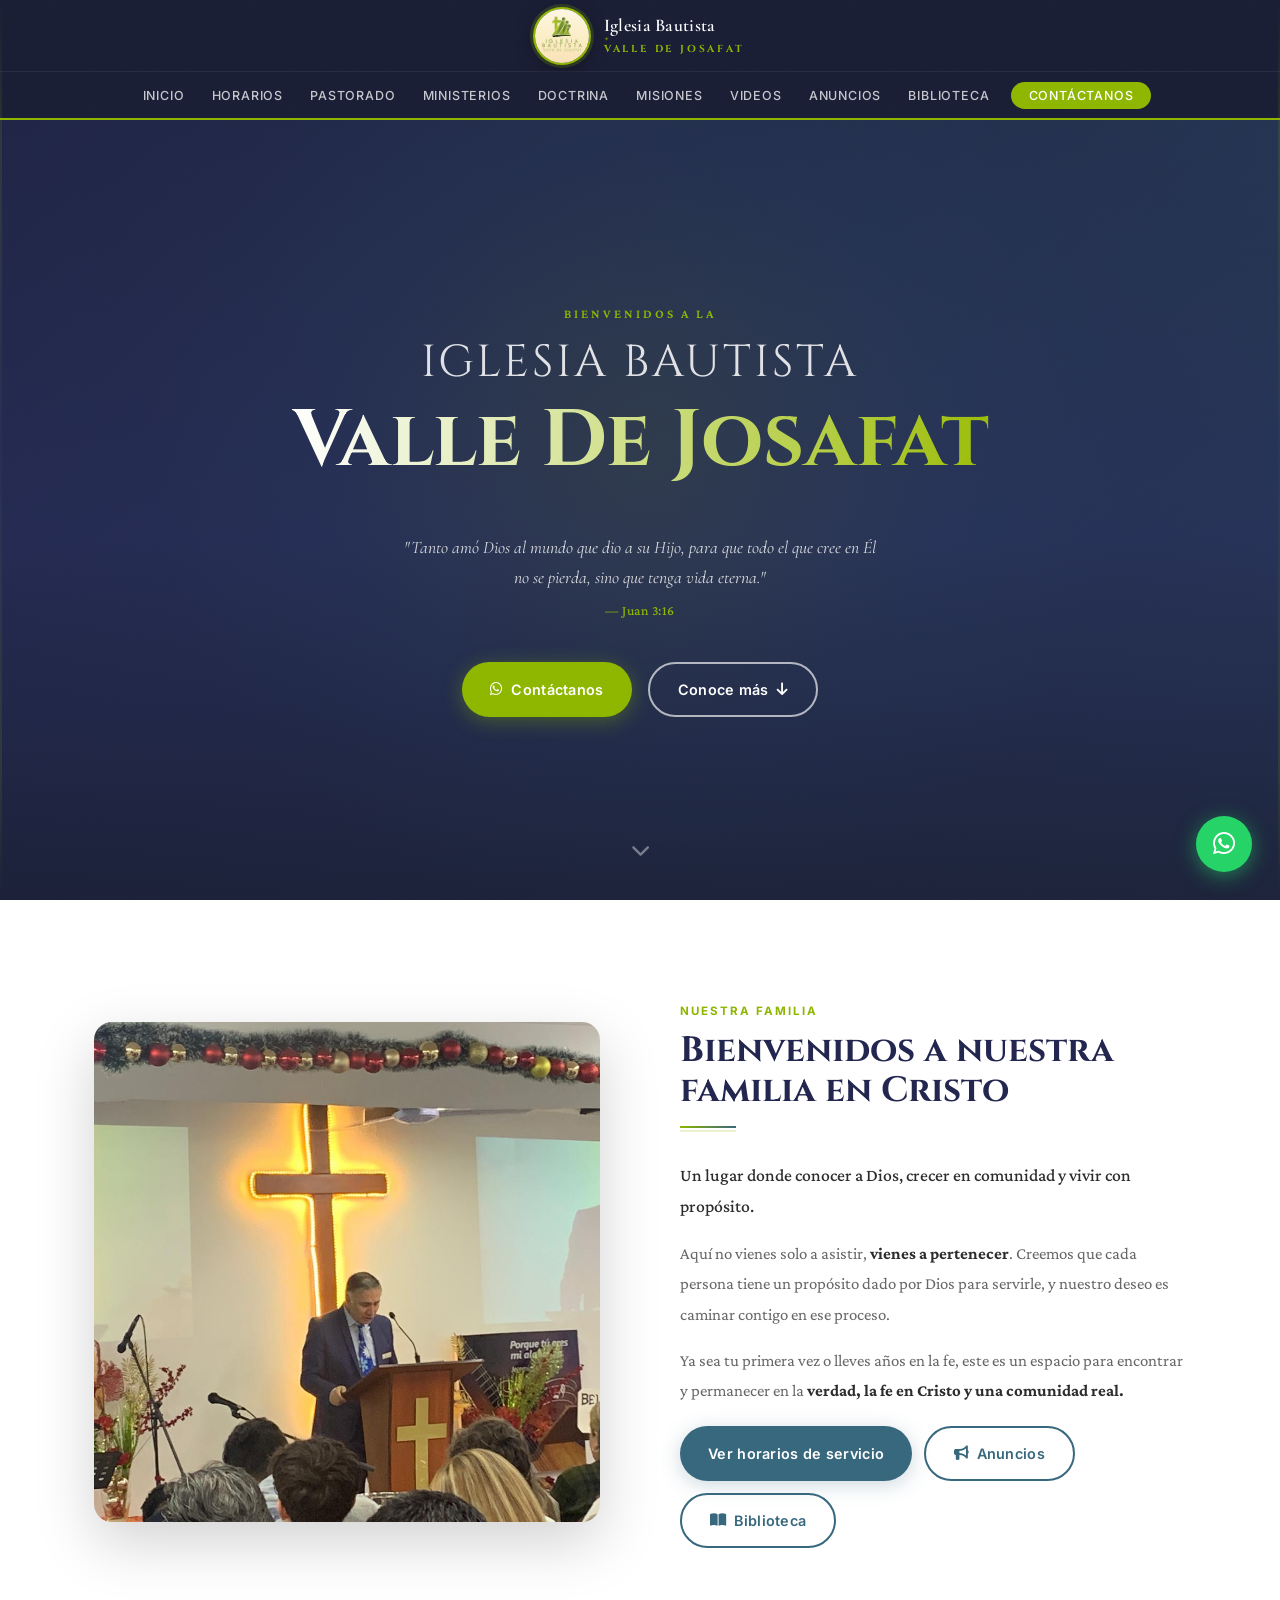
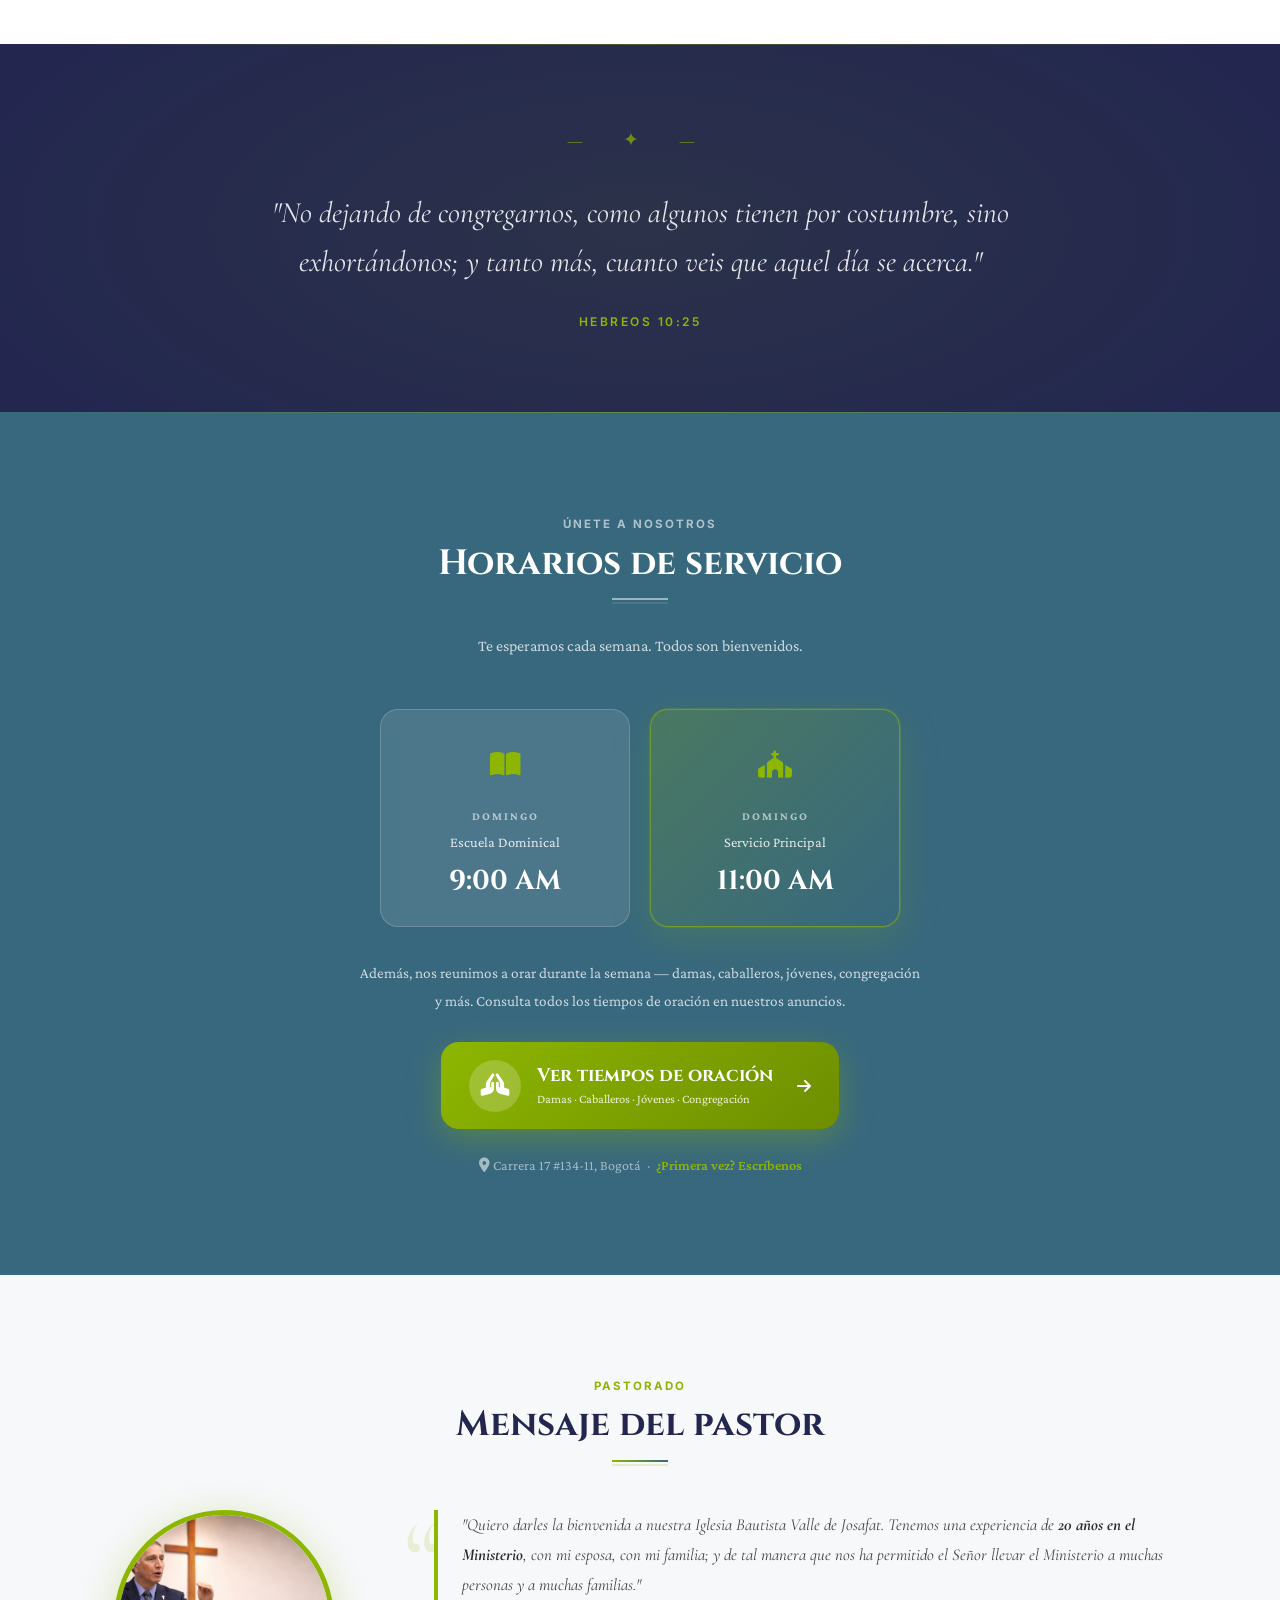
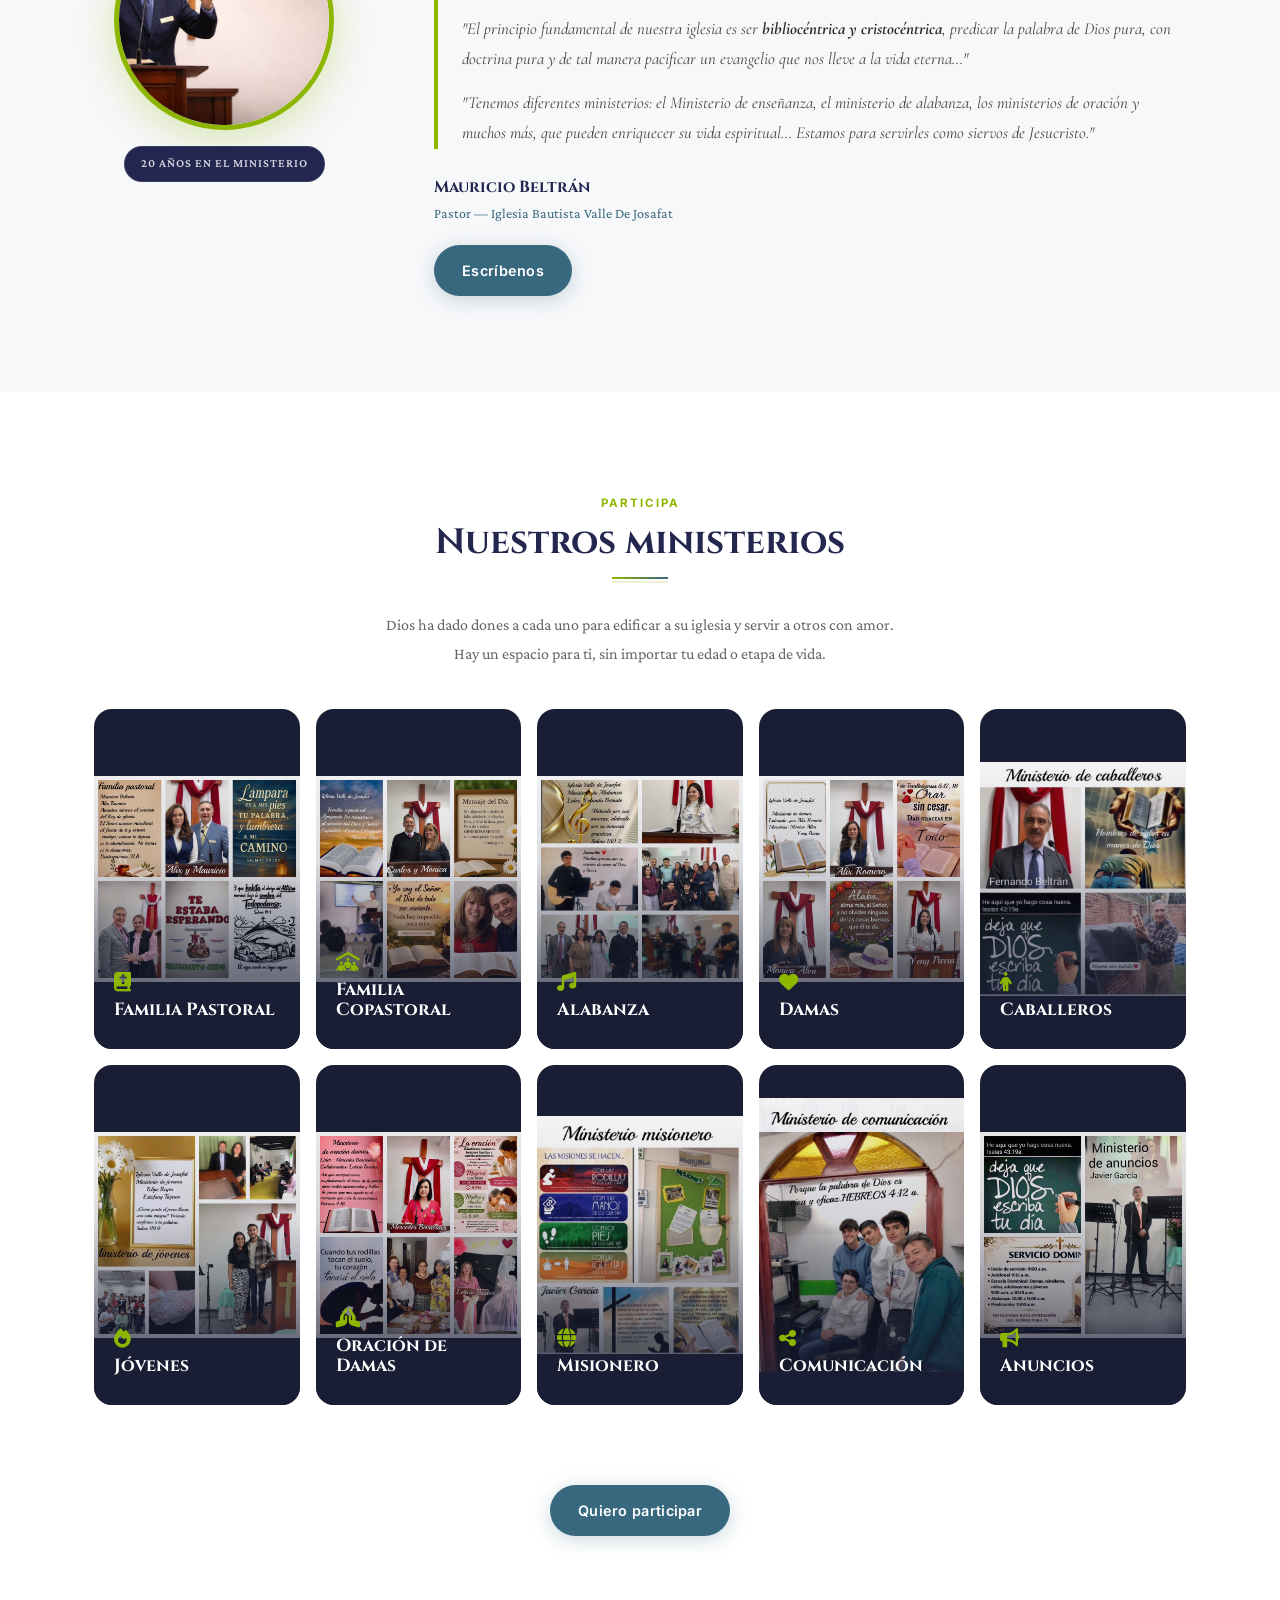
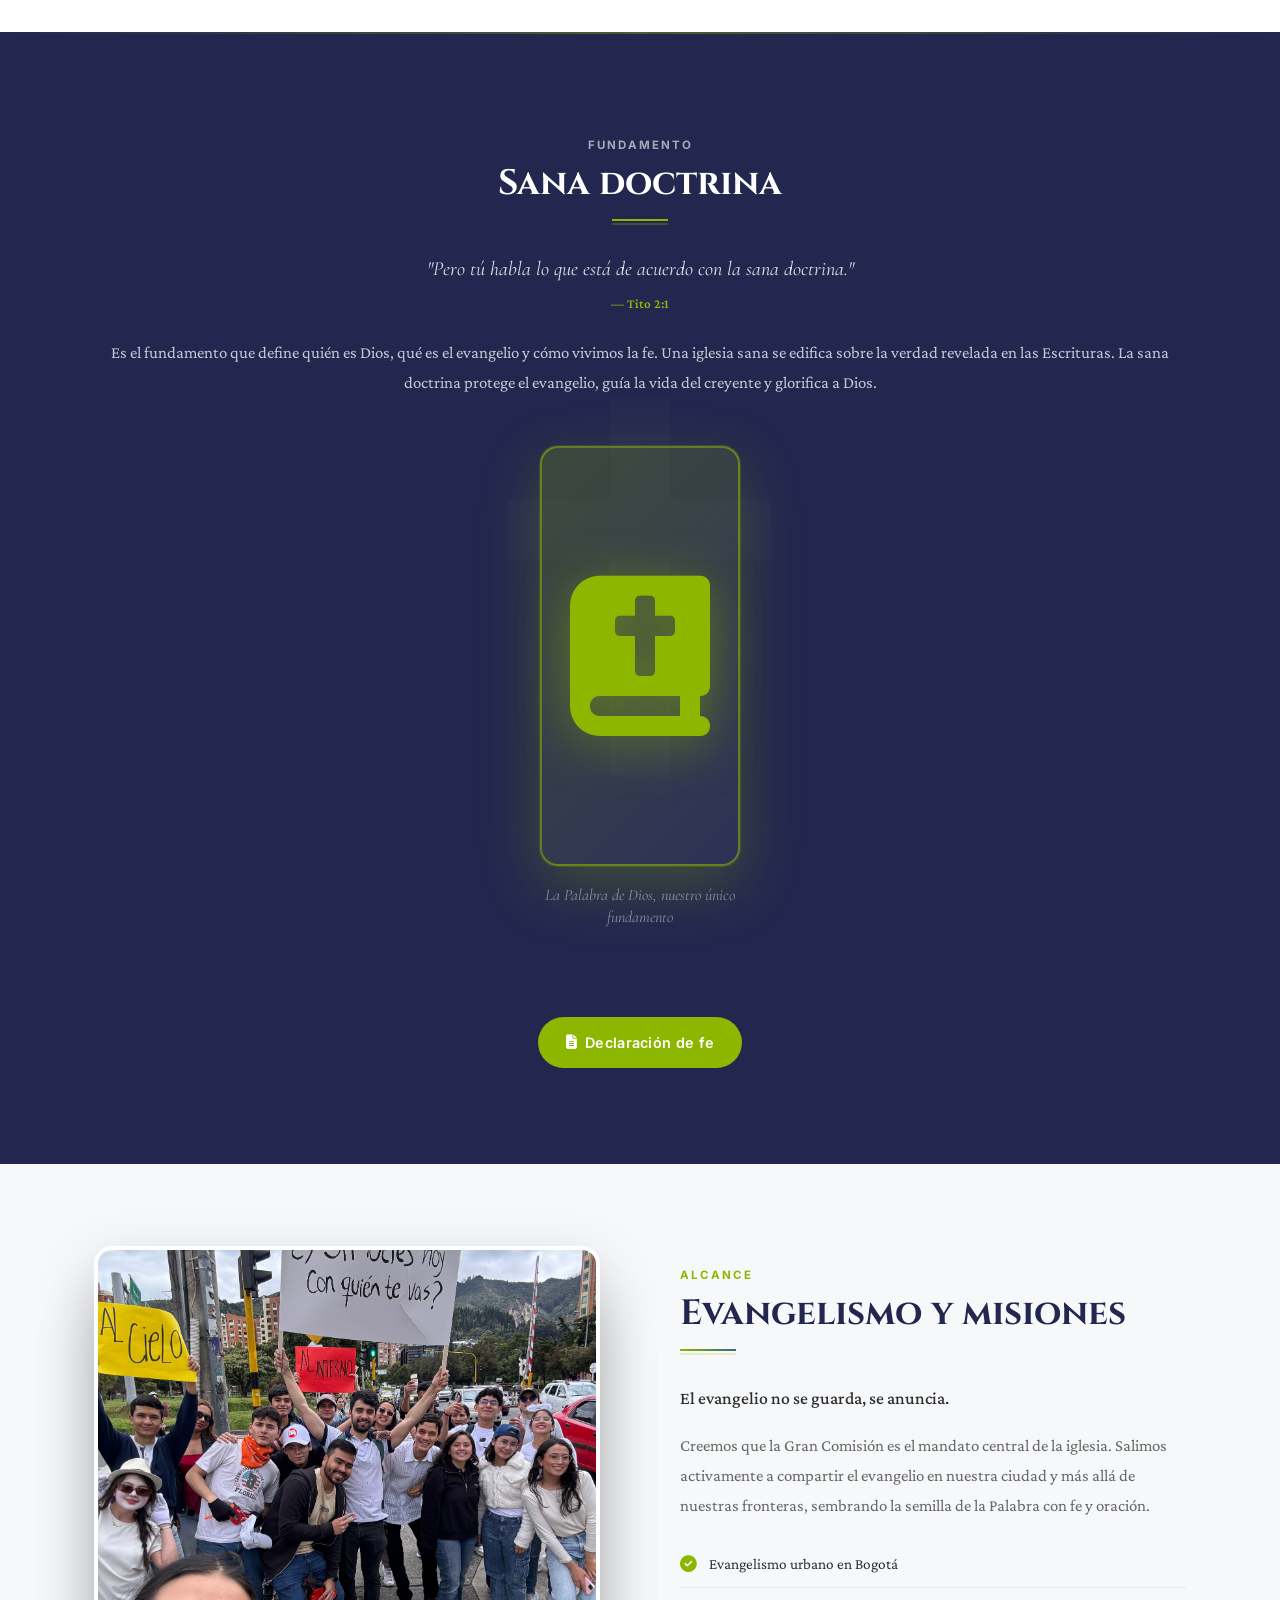
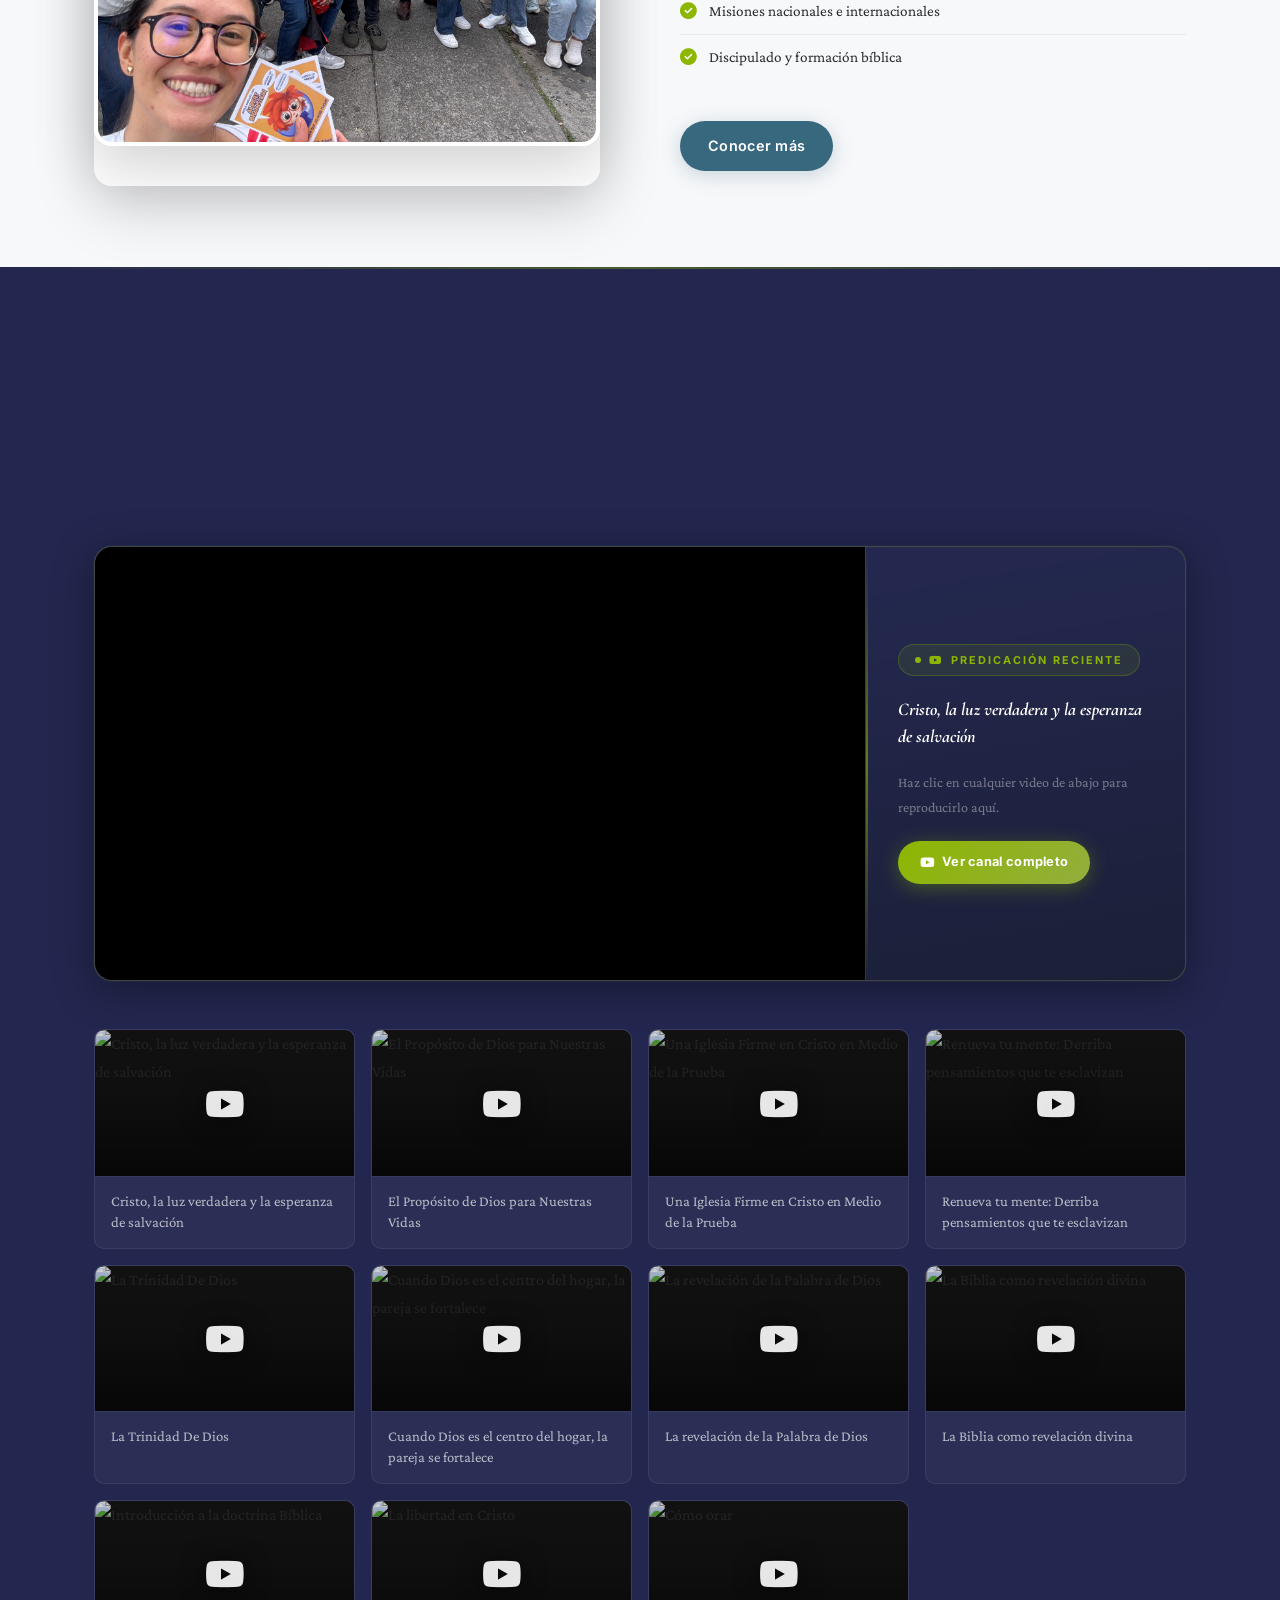
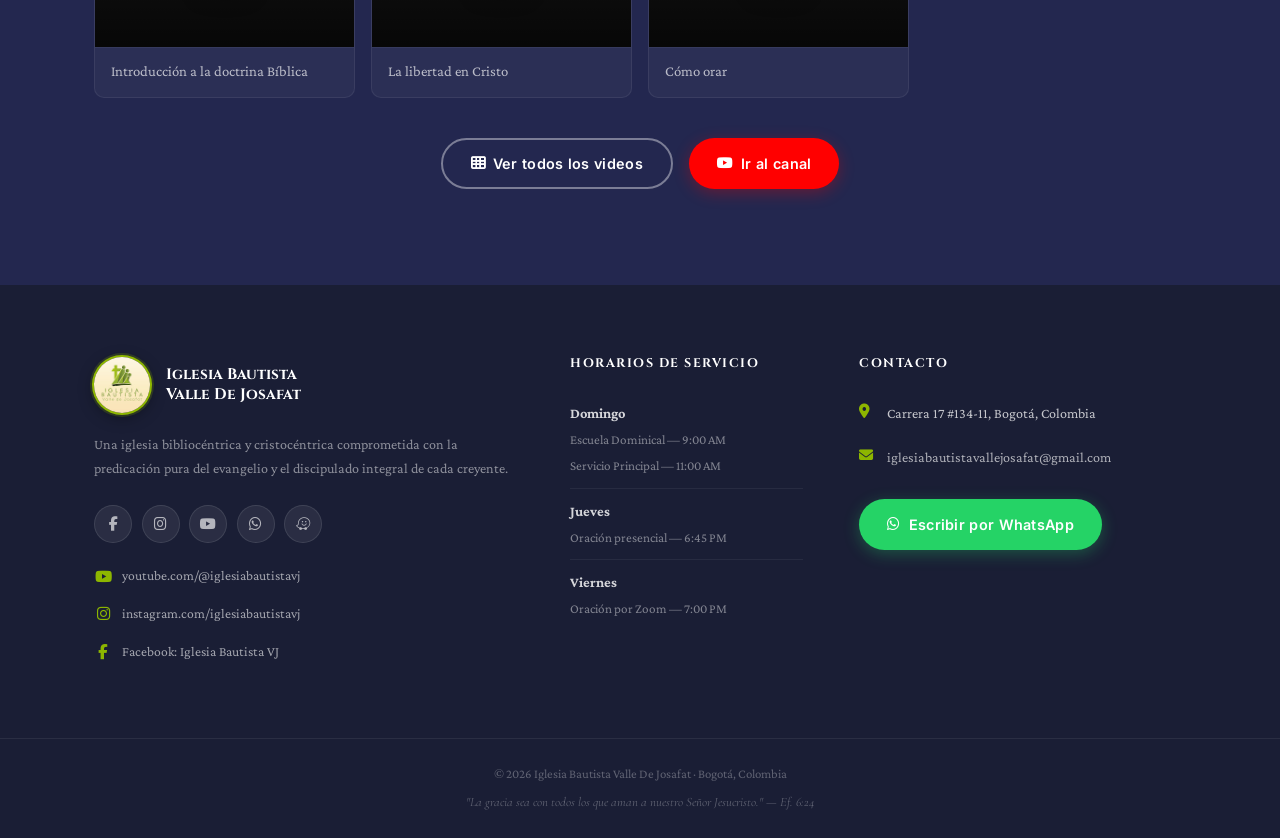
==== commit 061b8d64: "Actualiza contenido y prepara dominio personalizado - Horarios de servicio (sin miércoles; jueves y " ====
--- a/web/index.html
+++ b/web/index.html
@@ -108,8 +108,8 @@
   <section id="bienvenida" class="section">
     <div class="container two-col reveal">
       <div class="col-image">
-        <img src="assets/images/congregation.jpg"
-             alt="Congregación de la Iglesia Bautista Valle De Josafat"
+        <img src="assets/images/iglesia.jpeg"
+             alt="Iglesia Bautista Valle De Josafat"
              loading="lazy" />
       </div>
       <div class="col-text">
@@ -125,7 +125,15 @@
           Ya sea tu primera vez o lleves años en la fe, este es un espacio para encontrar y permanecer
           en la <strong>verdad, la fe en Cristo y una comunidad real.</strong>
         </p>
-        <a href="#horarios" class="btn btn-secondary mt-1">Ver horarios de culto</a>
+        <div class="bienvenida-btns mt-1">
+          <a href="#horarios" class="btn btn-secondary">Ver horarios de servicio</a>
+          <a href="anuncios.html" class="btn btn-outline-dark">
+            <i class="fas fa-bullhorn"></i> Anuncios
+          </a>
+          <a href="https://httpiglesiabautistavalledejosafat.com/" target="_blank" rel="noopener" class="btn btn-outline-dark">
+            <i class="fas fa-book-open"></i> Biblioteca
+          </a>
+        </div>
       </div>
     </div>
   </section>
@@ -149,13 +157,13 @@
   <section id="horarios" class="section section-dark-teal">
     <div class="container text-center reveal">
       <span class="tag tag-light">Únete a nosotros</span>
-      <h2 class="text-white">Horarios de culto</h2>
+      <h2 class="text-white">Horarios de servicio</h2>
       <div class="separator separator-light"></div>
       <p class="section-subtitle text-white-70">
         Te esperamos cada semana. Todos son bienvenidos.
       </p>
 
-      <div class="horarios-grid">
+      <div class="horarios-grid horarios-grid--2">
         <div class="horario-card">
           <div class="horario-icon"><i class="fas fa-book-open"></i></div>
           <div class="horario-dia">Domingo</div>
@@ -165,26 +173,27 @@
         <div class="horario-card horario-card--featured">
           <div class="horario-icon"><i class="fas fa-church"></i></div>
           <div class="horario-dia">Domingo</div>
-          <div class="horario-nombre">Culto Principal</div>
+          <div class="horario-nombre">Servicio Principal</div>
           <div class="horario-hora">11:00 AM</div>
         </div>
-        <div class="horario-card">
-          <div class="horario-icon"><i class="fas fa-bible"></i></div>
-          <div class="horario-dia">Miércoles</div>
-          <div class="horario-nombre">Estudio Bíblico</div>
-          <div class="horario-hora">7:00 PM</div>
-        </div>
-        <div class="horario-card">
-          <div class="horario-icon"><i class="fas fa-hands-praying"></i></div>
-          <div class="horario-dia">Viernes</div>
-          <div class="horario-nombre">Noche de Oración</div>
-          <div class="horario-hora">7:00 PM</div>
-        </div>
-      </div>
+      </div>
+
+      <p class="horarios-oracion-cta-text text-white-70">
+        Además, nos reunimos a orar durante la semana — damas, caballeros, jóvenes,
+        congregación y más. Consulta todos los tiempos de oración en nuestros anuncios.
+      </p>
+      <a href="anuncios.html#programacion" class="btn-oracion-cta mt-1">
+        <span class="btn-oracion-cta-icon"><i class="fas fa-hands-praying"></i></span>
+        <span class="btn-oracion-cta-text">
+          <strong>Ver tiempos de oración</strong>
+          <small>Damas · Caballeros · Jóvenes · Congregación</small>
+        </span>
+        <i class="fas fa-arrow-right btn-oracion-cta-arrow"></i>
+      </a>
 
       <p class="horarios-note">
         <i class="fas fa-map-marker-alt"></i>
-        Cl. 134 #17-2 a, Bogotá &nbsp;·&nbsp;
+        Carrera 17 #134-11, Bogotá &nbsp;·&nbsp;
         <a href="https://wa.me/573229059423" target="_blank" rel="noopener">
           ¿Primera vez? Escríbenos
         </a>
@@ -254,7 +263,37 @@
 
     <div class="ministerios-grid reveal">
       <article class="ministerio-card">
-        <img src="assets/images/ministerio-damas.jpg" alt="Ministerio de Damas" loading="lazy" />
+        <img src="assets/images/min-familia-pastoral.jpeg" alt="Ministerio Familia Pastoral" loading="lazy" />
+        <div class="ministerio-overlay"></div>
+        <div class="ministerio-info">
+          <i class="fas fa-book-bible ministerio-icon"></i>
+          <h3>Familia Pastoral</h3>
+          <p>El pastor y su familia, dedicados a guiar y cuidar a la congregación.</p>
+        </div>
+      </article>
+
+      <article class="ministerio-card">
+        <img src="assets/images/min-familia-copastoral.jpeg" alt="Ministerio Familia Copastoral" loading="lazy" />
+        <div class="ministerio-overlay"></div>
+        <div class="ministerio-info">
+          <i class="fas fa-people-roof ministerio-icon"></i>
+          <h3>Familia Copastoral</h3>
+          <p>Acompañan al pastorado en el cuidado y servicio de la iglesia.</p>
+        </div>
+      </article>
+
+      <article class="ministerio-card">
+        <img src="assets/images/min-alabanza.jpeg" alt="Ministerio de Alabanza" loading="lazy" />
+        <div class="ministerio-overlay"></div>
+        <div class="ministerio-info">
+          <i class="fas fa-music ministerio-icon"></i>
+          <h3>Alabanza</h3>
+          <p>Adoramos a Dios con música y cantos que exaltan su nombre.</p>
+        </div>
+      </article>
+
+      <article class="ministerio-card">
+        <img src="assets/images/min-damas.jpeg" alt="Ministerio de Damas" loading="lazy" />
         <div class="ministerio-overlay"></div>
         <div class="ministerio-info">
           <i class="fas fa-heart ministerio-icon"></i>
@@ -264,7 +303,17 @@
       </article>
 
       <article class="ministerio-card">
-        <img src="assets/images/ministerio-jovenes.jpg" alt="Ministerio de Jóvenes" loading="lazy" />
+        <img src="assets/images/min-caballeros.jpeg" alt="Ministerio de Caballeros" loading="lazy" />
+        <div class="ministerio-overlay"></div>
+        <div class="ministerio-info">
+          <i class="fas fa-person ministerio-icon"></i>
+          <h3>Caballeros</h3>
+          <p>Hombres que crecen en fe, oración y hombría cristiana.</p>
+        </div>
+      </article>
+
+      <article class="ministerio-card">
+        <img src="assets/images/min-jovenes.jpeg" alt="Ministerio de Jóvenes" loading="lazy" />
         <div class="ministerio-overlay"></div>
         <div class="ministerio-info">
           <i class="fas fa-fire ministerio-icon"></i>
@@ -274,32 +323,42 @@
       </article>
 
       <article class="ministerio-card">
-        <img src="assets/images/ministerio-ninos.jpg" alt="Ministerio de Niños" loading="lazy" />
-        <div class="ministerio-overlay"></div>
-        <div class="ministerio-info">
-          <i class="fas fa-star ministerio-icon"></i>
-          <h3>Niños</h3>
-          <p>Enseñamos a los más pequeños el amor de Cristo.</p>
-        </div>
-      </article>
-
-      <article class="ministerio-card">
-        <img src="assets/images/ministerio-oracion.jpg" alt="Ministerio de Oración" loading="lazy" />
+        <img src="assets/images/min-oracion-damas.jpeg" alt="Ministerio Oración de Damas" loading="lazy" />
         <div class="ministerio-overlay"></div>
         <div class="ministerio-info">
           <i class="fas fa-hands-praying ministerio-icon"></i>
-          <h3>Oración</h3>
-          <p>Intercedemos juntos por la iglesia, las familias y las naciones.</p>
-        </div>
-      </article>
-
-      <article class="ministerio-card">
-        <img src="assets/images/ministerio-consolacion.jpg" alt="Ministerio de Consolación" loading="lazy" />
-        <div class="ministerio-overlay"></div>
-        <div class="ministerio-info">
-          <i class="fas fa-dove ministerio-icon"></i>
-          <h3>Consolación</h3>
-          <p>Acompañamos a quienes atraviesan momentos difíciles.</p>
+          <h3>Oración de Damas</h3>
+          <p>Mujeres unidas en intercesión por la iglesia y las familias.</p>
+        </div>
+      </article>
+
+      <article class="ministerio-card">
+        <img src="assets/images/min-misionero.jpeg" alt="Ministerio Misionero" loading="lazy" />
+        <div class="ministerio-overlay"></div>
+        <div class="ministerio-info">
+          <i class="fas fa-globe ministerio-icon"></i>
+          <h3>Misionero</h3>
+          <p>Llevamos el evangelio más allá de nuestras fronteras.</p>
+        </div>
+      </article>
+
+      <article class="ministerio-card">
+        <img src="assets/images/min-comunicacion.jpeg" alt="Ministerio de Comunicación" loading="lazy" />
+        <div class="ministerio-overlay"></div>
+        <div class="ministerio-info">
+          <i class="fas fa-share-nodes ministerio-icon"></i>
+          <h3>Comunicación</h3>
+          <p>Difundimos la Palabra a través de medios y redes sociales.</p>
+        </div>
+      </article>
+
+      <article class="ministerio-card">
+        <img src="assets/images/min-anuncios.jpeg" alt="Ministerio de Anuncios" loading="lazy" />
+        <div class="ministerio-overlay"></div>
+        <div class="ministerio-info">
+          <i class="fas fa-bullhorn ministerio-icon"></i>
+          <h3>Anuncios</h3>
+          <p>Mantenemos a la congregación informada de la vida de la iglesia.</p>
         </div>
       </article>
     </div>
@@ -331,28 +390,18 @@
       </div>
 
       <div class="doctrina-galeria">
-        <figure>
-          <img src="assets/images/william.jpeg"
-               alt="Figura bíblica — William"
-               loading="lazy" />
-          <figcaption>La herencia de la fe</figcaption>
+        <figure class="doctrina-biblia">
+          <!-- Para usar una foto real, reemplaza este bloque <div> por:
+               <img src="assets/images/biblia.jpg" alt="La Santa Biblia" loading="lazy" /> -->
+          <div class="doctrina-biblia-visual">
+            <i class="fas fa-book-bible"></i>
+          </div>
+          <figcaption>La Palabra de Dios, nuestro único fundamento</figcaption>
         </figure>
-        <figure>
-          <img src="assets/images/apostle-paul.jpg"
-               alt="El Apóstol Pablo en su estudio — Rembrandt, 1627–1630"
-               loading="lazy" />
-          <figcaption>Rembrandt van Rijn<br /><em>"El apóstol Pablo" — 1627</em></figcaption>
-        </figure>
-        <figure>
-          <img src="assets/images/misionero.jpeg"
-               alt="Misionero"
-               loading="lazy" />
-          <figcaption>El llamado a las naciones</figcaption>
-        </figure>
       </div>
 
       <div class="text-center">
-        <a href="#contacto" class="btn btn-accent mt-2">
+        <a href="assets/docs/confesion-de-fe-ibvj.pdf" target="_blank" rel="noopener" class="btn btn-accent mt-2">
           <i class="fas fa-file-alt"></i> Declaración de fe
         </a>
       </div>
@@ -712,13 +761,13 @@
             y el discipulado integral de cada creyente.
           </p>
           <div class="footer-social">
-            <a href="https://www.facebook.com/IglesiaBautistaVJ/" target="_blank" rel="noopener" aria-label="Facebook">
+            <a href="https://www.facebook.com/share/16VS9ymGEo/?mibextid=wwXIfr" target="_blank" rel="noopener" aria-label="Facebook">
               <i class="fab fa-facebook-f"></i>
             </a>
-            <a href="https://www.instagram.com/iglesiabautistavj/" target="_blank" rel="noopener" aria-label="Instagram">
+            <a href="https://www.instagram.com/iglesiabautistavj" target="_blank" rel="noopener" aria-label="Instagram">
               <i class="fab fa-instagram"></i>
             </a>
-            <a href="https://www.youtube.com/@iglesiabautistaVJ" target="_blank" rel="noopener" aria-label="YouTube">
+            <a href="https://www.youtube.com/@iglesiabautistavj" target="_blank" rel="noopener" aria-label="YouTube">
               <i class="fab fa-youtube"></i>
             </a>
             <a href="https://wa.me/573229059423" target="_blank" rel="noopener" aria-label="WhatsApp">
@@ -729,24 +778,42 @@
               <i class="fab fa-waze"></i>
             </a>
           </div>
+
+          <ul class="footer-social-links">
+            <li>
+              <a href="https://www.youtube.com/@iglesiabautistavj" target="_blank" rel="noopener">
+                <i class="fab fa-youtube"></i> youtube.com/@iglesiabautistavj
+              </a>
+            </li>
+            <li>
+              <a href="https://www.instagram.com/iglesiabautistavj" target="_blank" rel="noopener">
+                <i class="fab fa-instagram"></i> instagram.com/iglesiabautistavj
+              </a>
+            </li>
+            <li>
+              <a href="https://www.facebook.com/share/16VS9ymGEo/?mibextid=wwXIfr" target="_blank" rel="noopener">
+                <i class="fab fa-facebook-f"></i> Facebook: Iglesia Bautista VJ
+              </a>
+            </li>
+          </ul>
         </div>
 
         <!-- Columna 2: Horarios -->
         <div class="footer-col">
-          <h4>Horarios</h4>
+          <h4>Horarios de servicio</h4>
           <ul class="footer-list">
             <li>
               <strong>Domingo</strong>
               <span>Escuela Dominical — 9:00 AM</span>
-              <span>Culto Principal — 11:00 AM</span>
+              <span>Servicio Principal — 11:00 AM</span>
             </li>
             <li>
-              <strong>Miércoles</strong>
-              <span>Estudio Bíblico — 7:00 PM</span>
+              <strong>Jueves</strong>
+              <span>Oración presencial — 6:45 PM</span>
             </li>
             <li>
               <strong>Viernes</strong>
-              <span>Noche de Oración — 7:00 PM</span>
+              <span>Oración por Zoom — 7:00 PM</span>
             </li>
           </ul>
         </div>
@@ -757,15 +824,11 @@
           <ul class="footer-contact-list">
             <li>
               <i class="fas fa-map-marker-alt"></i>
-              <span>Cl. 134 #17-2 a, Bogotá, Colombia</span>
-            </li>
-            <li>
-              <i class="fas fa-phone"></i>
-              <a href="tel:+573229059423">322 905 9423</a>
+              <span>Carrera 17 #134-11, Bogotá, Colombia</span>
             </li>
             <li>
               <i class="fas fa-envelope"></i>
-              <a href="mailto:ibautistavalledejosafat@gmail.com">ibautistavalledejosafat@gmail.com</a>
+              <a href="mailto:iglesiabautistavallejosafat@gmail.com">iglesiabautistavallejosafat@gmail.com</a>
             </li>
           </ul>
           <a href="https://wa.me/573229059423?text=Hola%21%20Quiero%20informaci%C3%B3n%20sobre%20su%20congregaci%C3%B3n"
--- a/web/css/styles.css
+++ b/web/css/styles.css
@@ -205,6 +205,15 @@
 }
 .btn-outline-light:hover { background: rgba(255,255,255,.1); border-color: rgba(255,255,255,.7); }
 
+.btn-outline-dark {
+  background: transparent;
+  color: var(--primary);
+  border: 2px solid var(--primary);
+}
+.btn-outline-dark:hover { background: var(--primary); color: var(--white); }
+
+.bienvenida-btns { display: flex; flex-wrap: wrap; gap: .75rem; }
+
 .btn-youtube {
   background: #FF0000;
   color: var(--white);
@@ -464,6 +473,27 @@
 .horario-dia   { font-weight: 700; font-size: .72rem; text-transform: uppercase; letter-spacing: 2px; color: rgba(255,255,255,.6); margin-bottom: .25rem; }
 .horario-nombre { font-size: .9rem; color: rgba(255,255,255,.85); margin-bottom: .75rem; }
 .horario-hora  { font-family: var(--font-heading); font-weight: 700; font-size: 1.7rem; color: var(--white); line-height: 1; }
+.horarios-grid--2 { grid-template-columns: repeat(2,1fr); max-width: 520px; margin-left: auto; margin-right: auto; }
+.horarios-oracion-cta-text { max-width: 560px; margin: 1rem auto .5rem; font-size: .95rem; }
+.btn-oracion-cta {
+  display: inline-flex; align-items: center; gap: 1rem;
+  padding: 1.1rem 1.75rem; border-radius: 18px;
+  background: linear-gradient(135deg, var(--lima), var(--lima-dark));
+  color: var(--white); text-align: left;
+  box-shadow: 0 10px 32px rgba(141,182,0,.35);
+  transition: transform var(--transition), box-shadow var(--transition);
+}
+.btn-oracion-cta:hover { transform: translateY(-3px); box-shadow: 0 16px 44px rgba(141,182,0,.5); }
+.btn-oracion-cta-icon {
+  display: flex; align-items: center; justify-content: center;
+  width: 52px; height: 52px; border-radius: 50%;
+  background: rgba(255,255,255,.2); font-size: 1.4rem; flex-shrink: 0;
+}
+.btn-oracion-cta-text { display: flex; flex-direction: column; line-height: 1.3; }
+.btn-oracion-cta-text strong { font-family: var(--font-heading); font-size: 1.15rem; font-weight: 700; }
+.btn-oracion-cta-text small { font-size: .78rem; color: rgba(255,255,255,.85); margin-top: .15rem; }
+.btn-oracion-cta-arrow { font-size: 1rem; margin-left: .5rem; transition: transform var(--transition); }
+.btn-oracion-cta:hover .btn-oracion-cta-arrow { transform: translateX(4px); }
 .horarios-note { color: rgba(255,255,255,.55); font-size: .88rem; margin-top: 1.5rem; }
 .horarios-note a { color: var(--lima); font-weight: 600; }
 .horarios-note a:hover { text-decoration: underline; }
@@ -515,10 +545,11 @@
 .ministerio-card {
   position: relative; border-radius: var(--radius-lg);
   overflow: hidden; height: 340px; cursor: pointer;
+  background: #1a1e35;
   transition: transform var(--transition), box-shadow var(--transition);
 }
 .ministerio-card:hover { transform: translateY(-6px); box-shadow: var(--shadow-lg); }
-.ministerio-card img { width: 100%; height: 100%; object-fit: cover; transition: transform .5s ease; }
+.ministerio-card img { width: 100%; height: 100%; object-fit: contain; transition: transform .5s ease; }
 .ministerio-card:hover img { transform: scale(1.07); }
 .ministerio-overlay {
   position: absolute; inset: 0;
@@ -544,6 +575,24 @@
 .doctrina-galeria img { width: 100%; height: 280px; object-fit: cover; object-position: top; border-radius: var(--radius); filter: sepia(15%) brightness(.9); transition: filter var(--transition), transform var(--transition); }
 .doctrina-galeria figure:hover img { filter: sepia(0%) brightness(1); transform: scale(1.02); }
 .doctrina-galeria figcaption { font-family: var(--font-verse); font-size: .82rem; color: rgba(255,255,255,.45); margin-top: .75rem; line-height: 1.4; font-style: italic; }
+.doctrina-biblia { width: 460px; max-width: 90vw; }
+.doctrina-biblia-visual {
+  width: 100%; height: 420px; border-radius: var(--radius-lg);
+  display: flex; align-items: center; justify-content: center;
+  background: linear-gradient(135deg, rgba(141,182,0,.24), rgba(255,255,255,.05));
+  border: 2px solid rgba(141,182,0,.55);
+  box-shadow: 0 0 0 1px rgba(141,182,0,.2), 0 20px 60px rgba(141,182,0,.28);
+  transition: transform var(--transition), border-color var(--transition), box-shadow var(--transition);
+}
+.doctrina-biblia-visual i {
+  font-size: 10rem; color: var(--lima);
+  filter: drop-shadow(0 8px 24px rgba(141,182,0,.5));
+}
+.doctrina-biblia:hover .doctrina-biblia-visual {
+  transform: scale(1.04); border-color: rgba(141,182,0,.85);
+  box-shadow: 0 0 0 1px rgba(141,182,0,.3), 0 26px 70px rgba(141,182,0,.4);
+}
+.doctrina-biblia figcaption { font-style: italic; font-size: 1rem; margin-top: 1.1rem; }
 
 /* ─── MISIONES ───────────────────────────────────────────── */
 .misiones-images { position: relative; height: 460px; }
@@ -738,6 +787,15 @@
   transition: background var(--transition), color var(--transition), border-color var(--transition);
 }
 .footer-social a:hover { background: var(--lima); color: var(--white); border-color: var(--lima); }
+.footer-social-links { list-style: none; margin: 1.25rem 0 0; padding: 0; display: flex; flex-direction: column; gap: .6rem; }
+.footer-social-links a {
+  display: inline-flex; align-items: center; gap: .6rem;
+  font-size: .85rem; color: rgba(255,255,255,.6);
+  transition: color var(--transition);
+  word-break: break-word;
+}
+.footer-social-links a i { width: 18px; text-align: center; color: var(--lima); font-size: .95rem; }
+.footer-social-links a:hover { color: var(--white); }
 .footer-col h4 { font-weight: 700; font-size: .78rem; text-transform: uppercase; letter-spacing: 1.5px; color: var(--white); margin-bottom: 1.25rem; }
 .footer-list li { padding: .6rem 0; border-bottom: 1px solid rgba(255,255,255,.06); display: flex; flex-direction: column; gap: .2rem; }
 .footer-list li:last-child { border: none; }
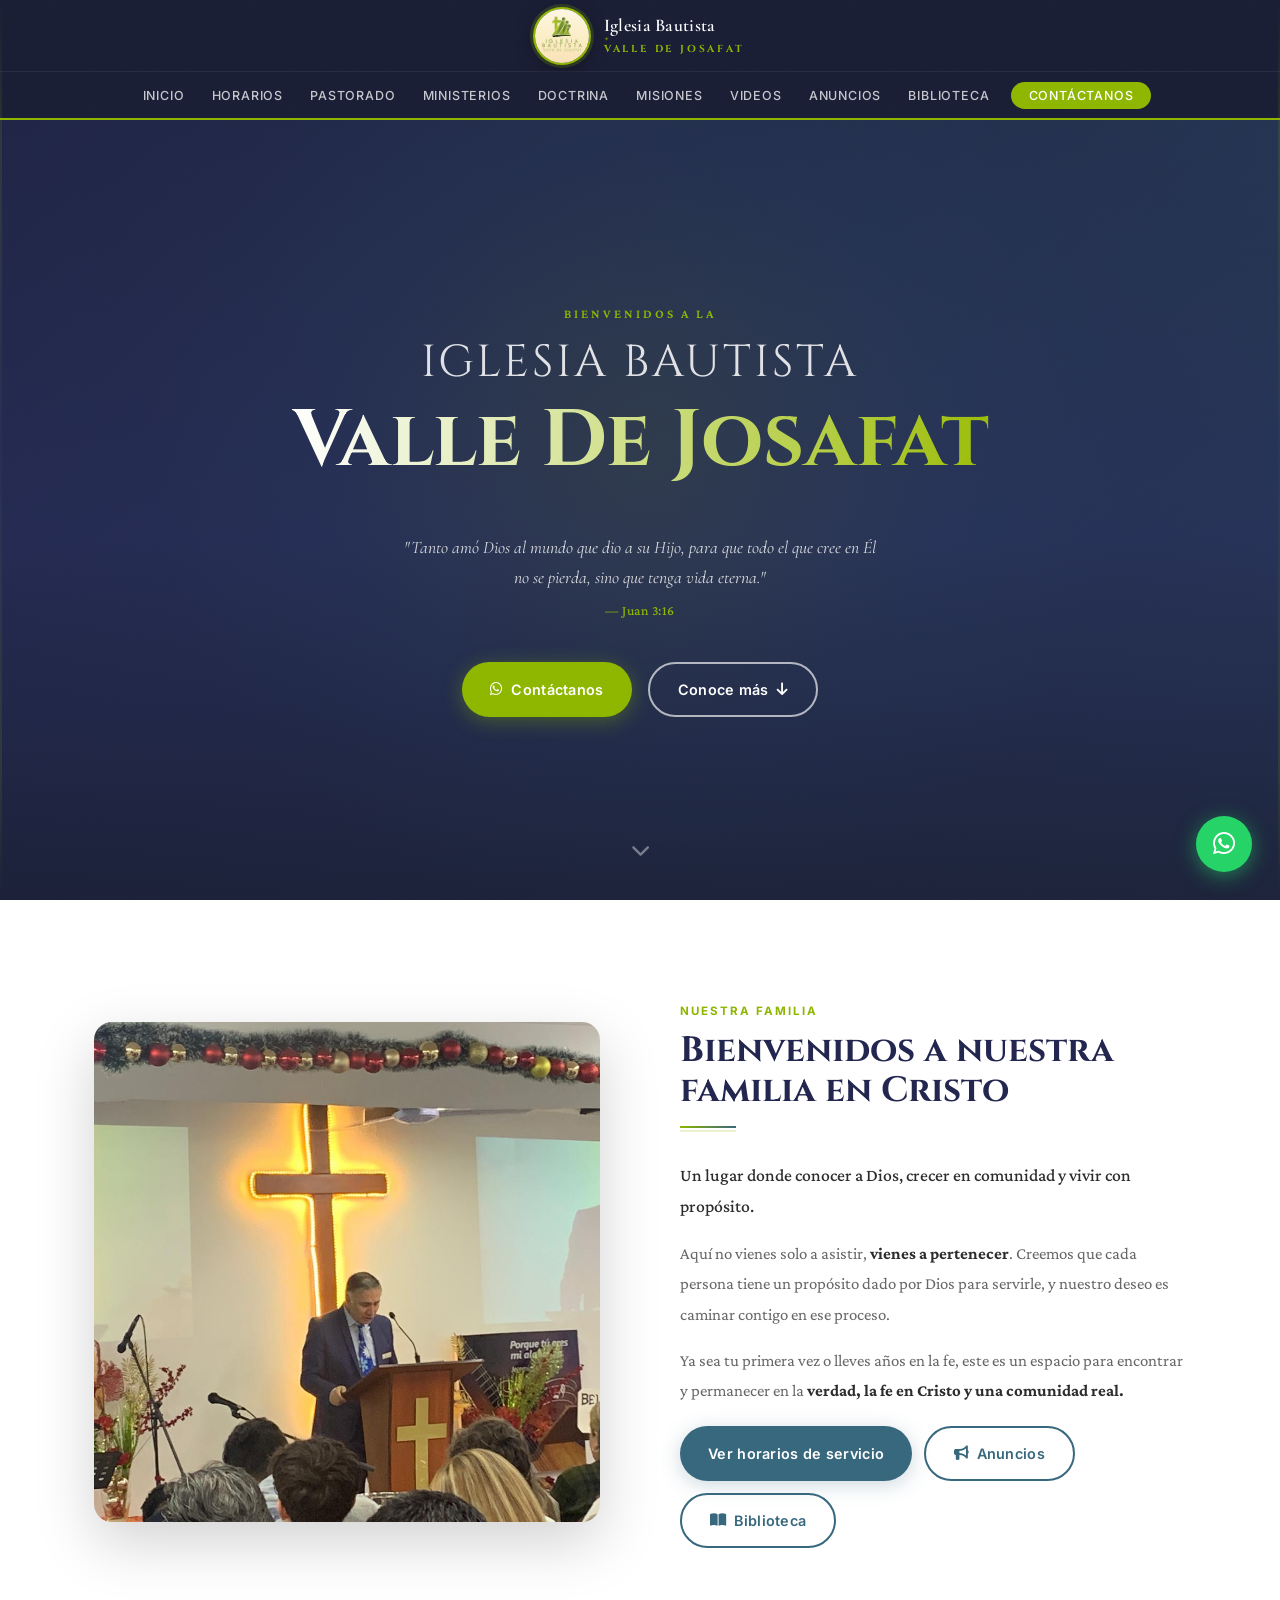
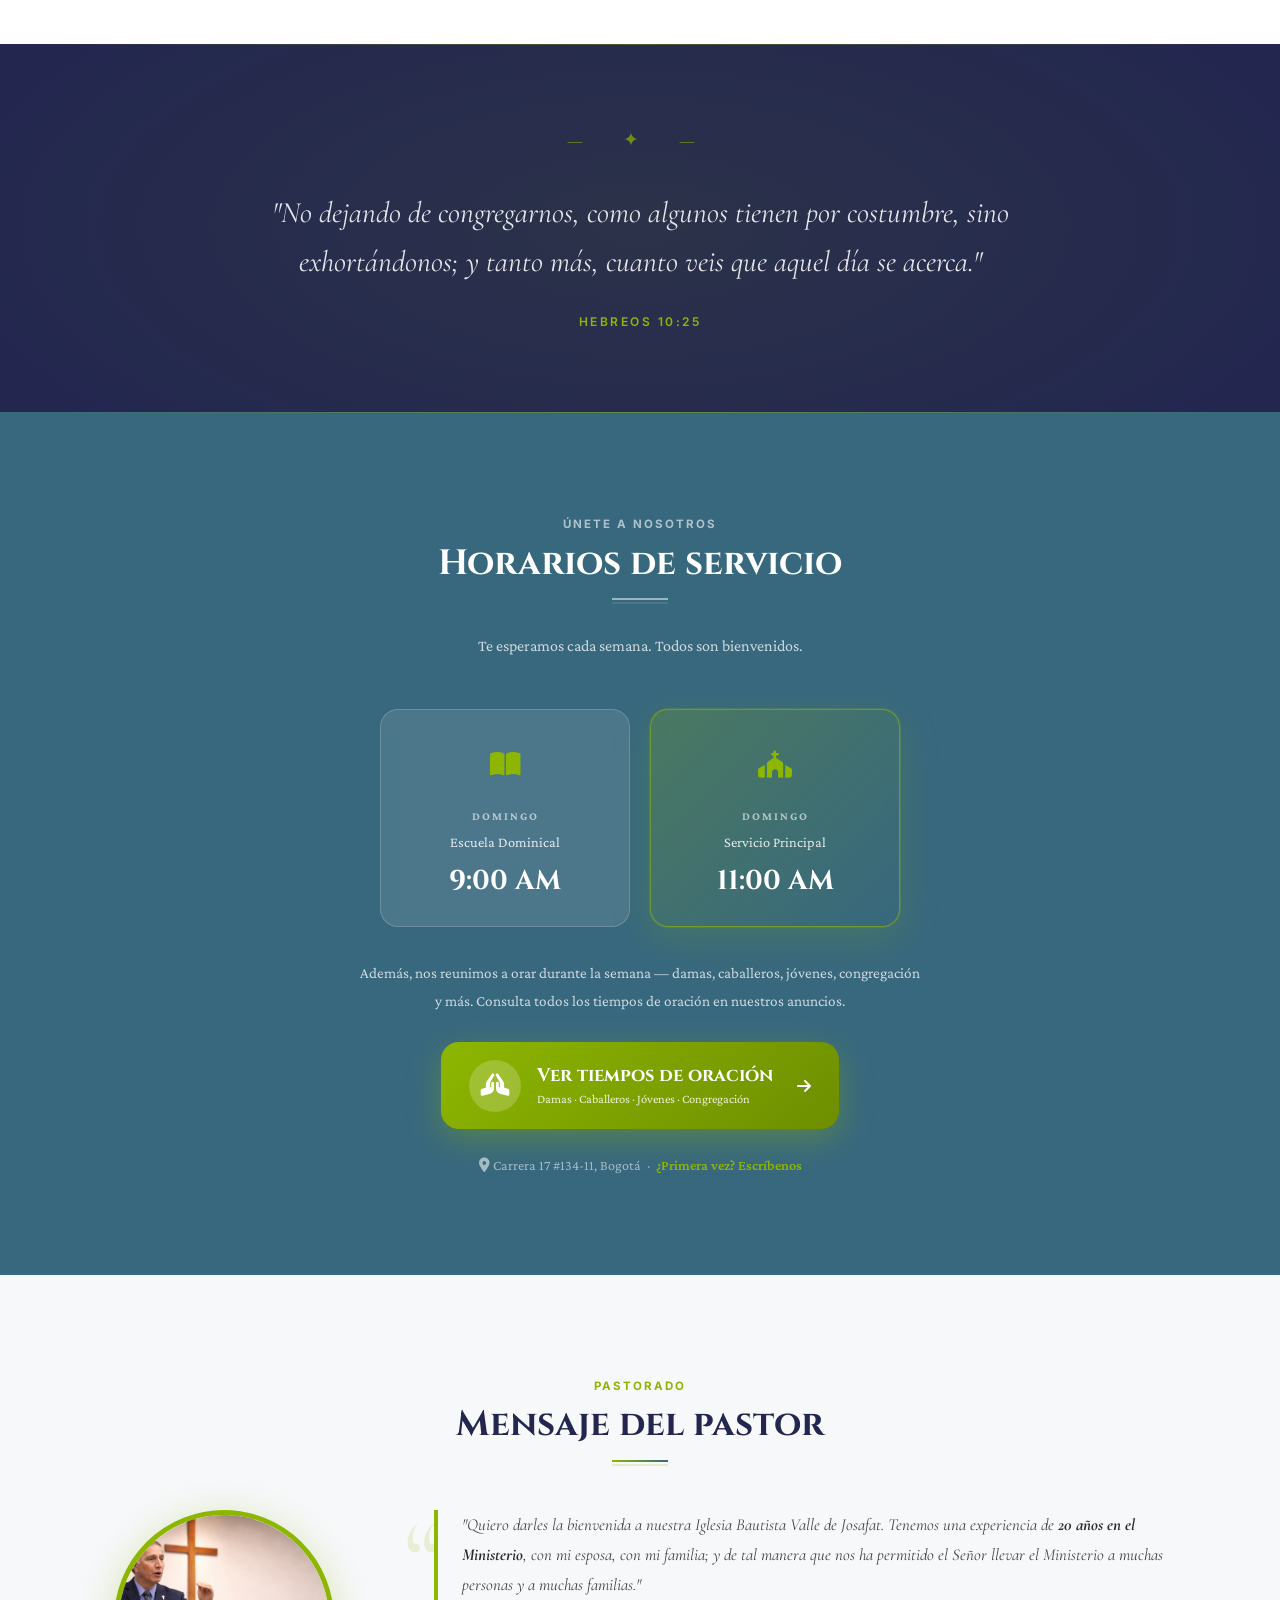
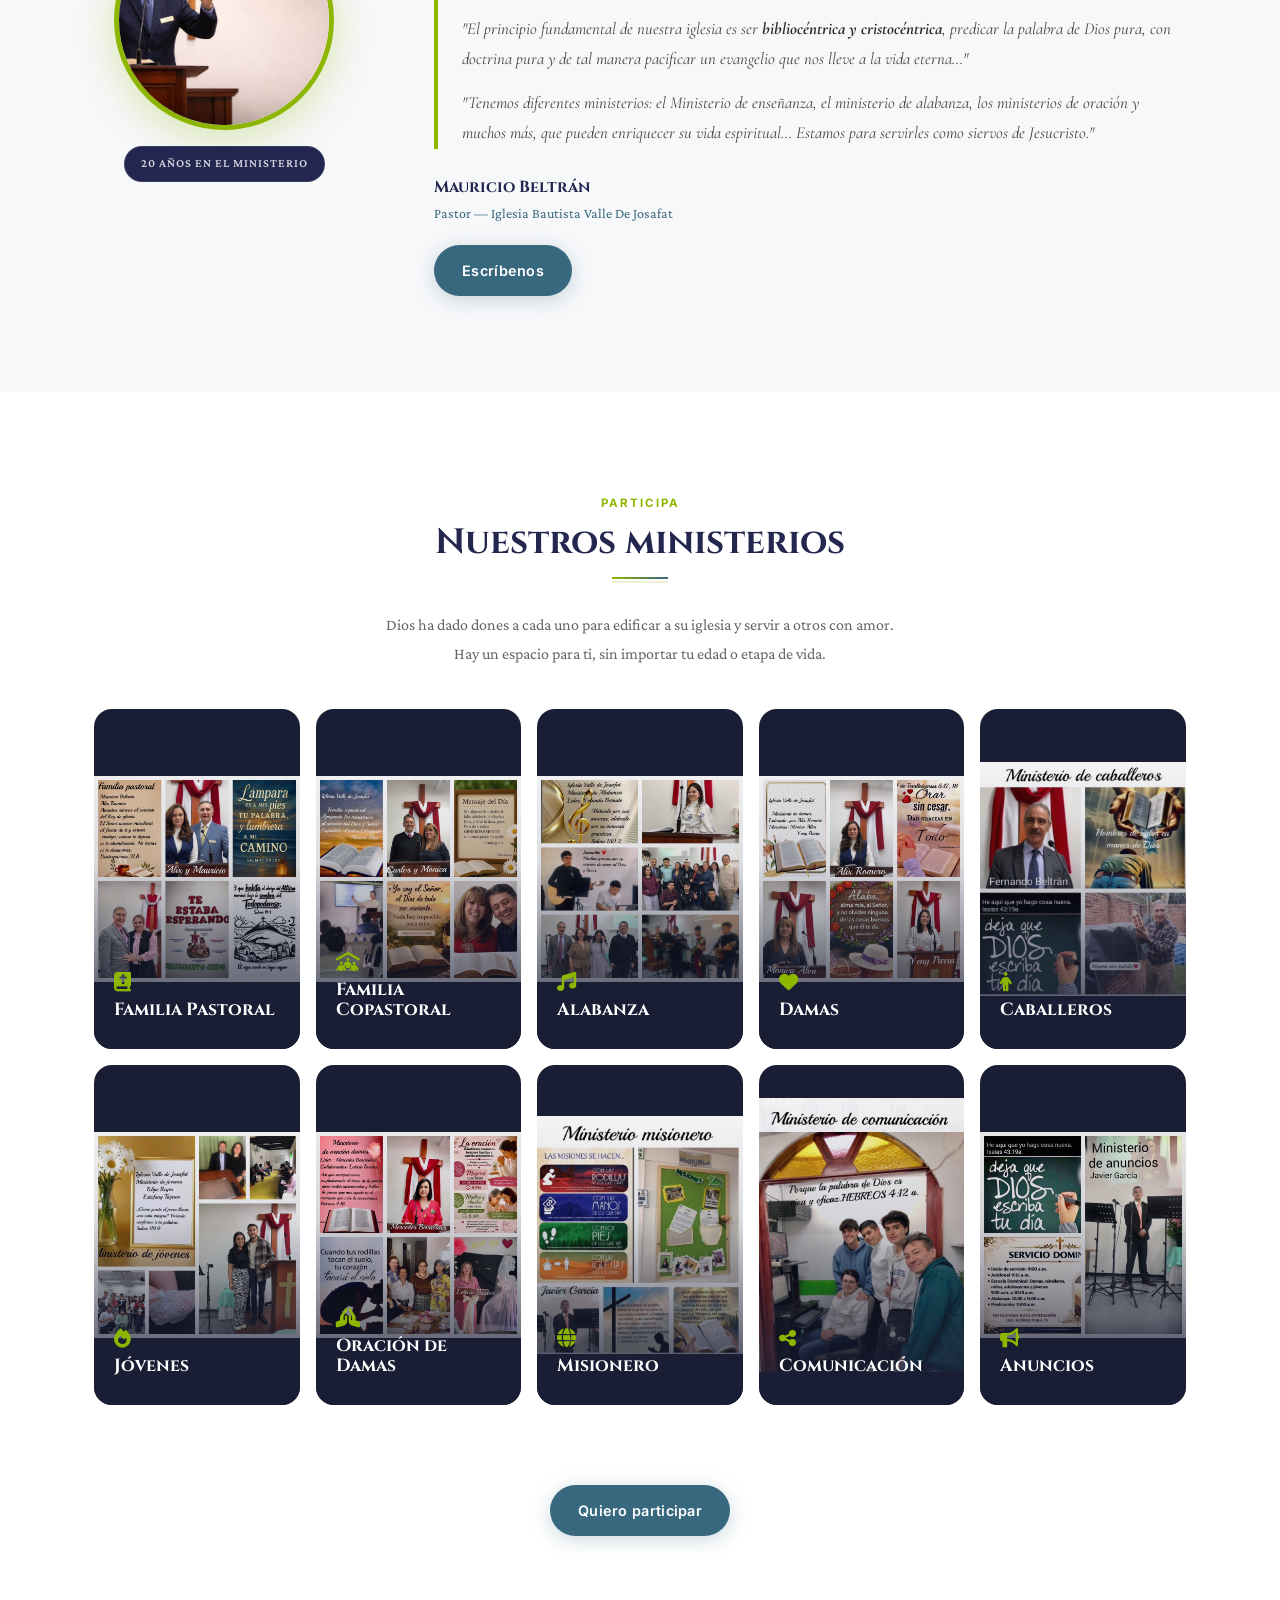
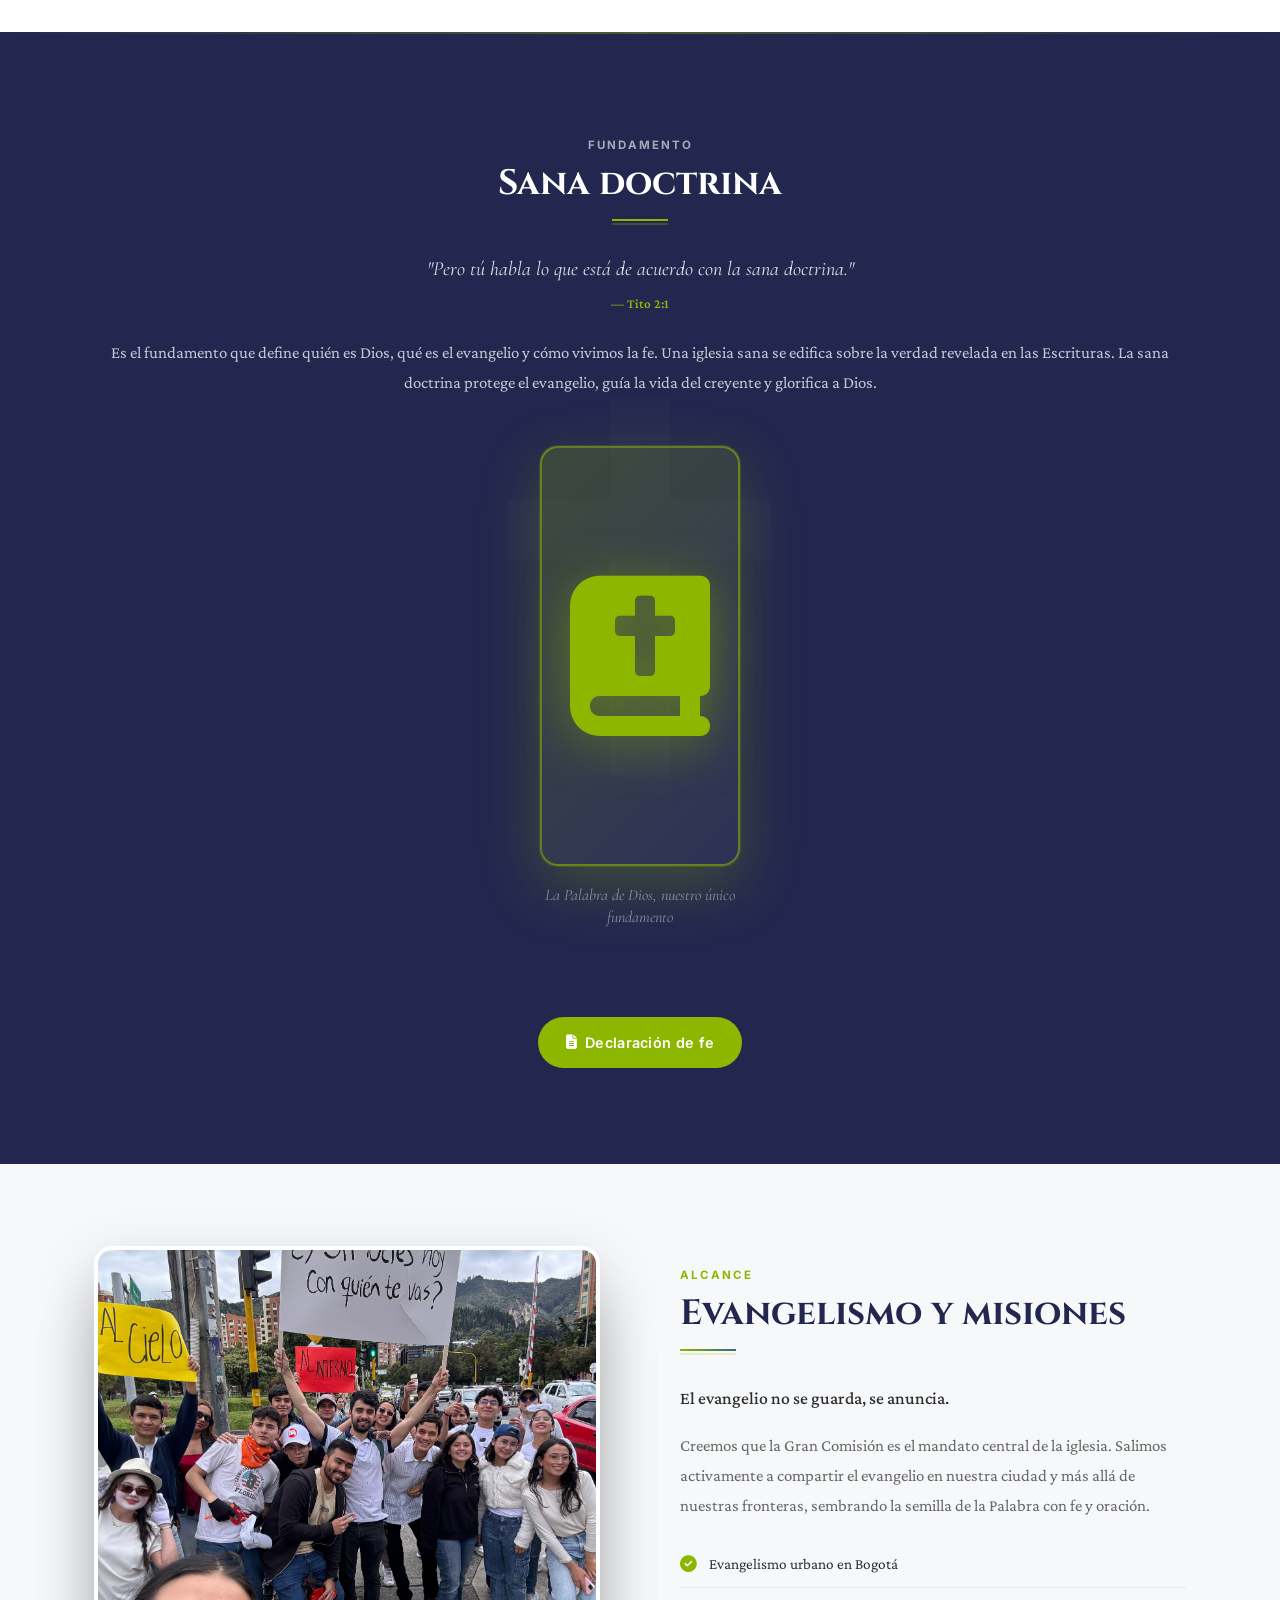
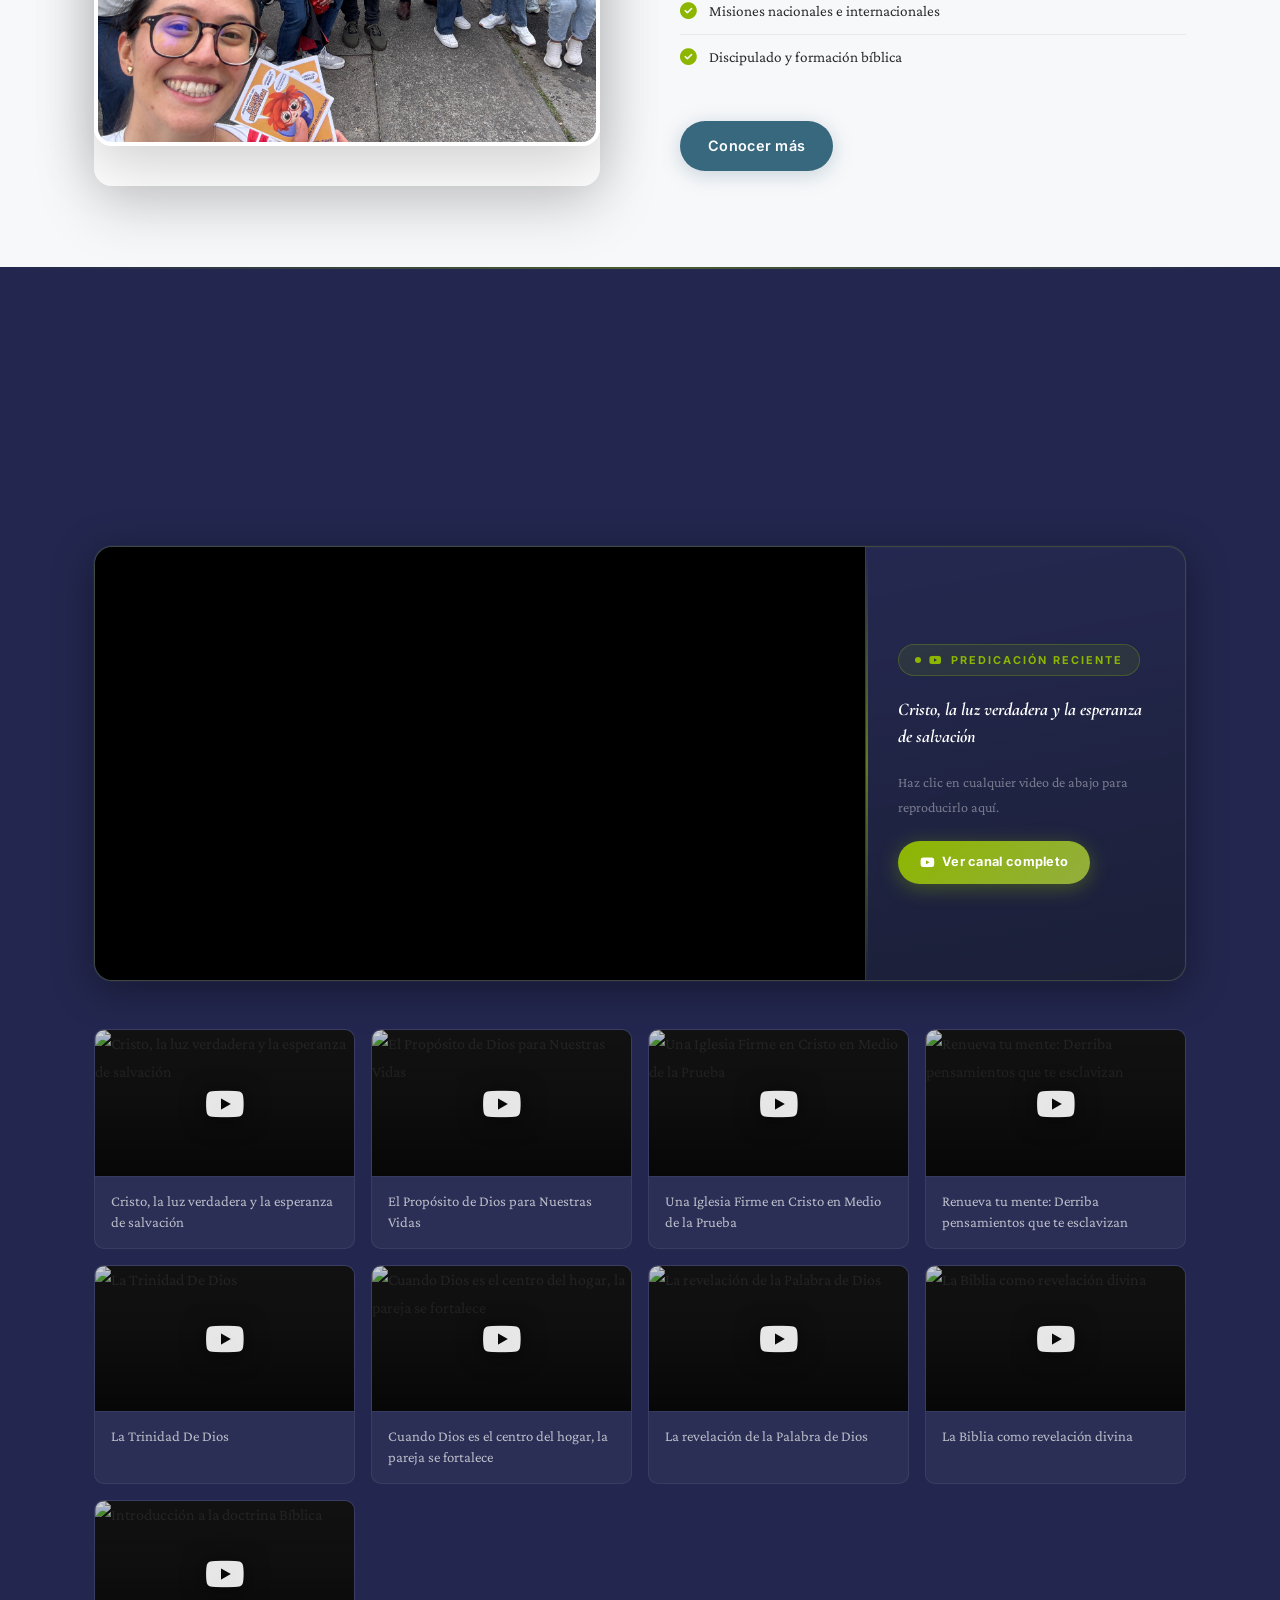
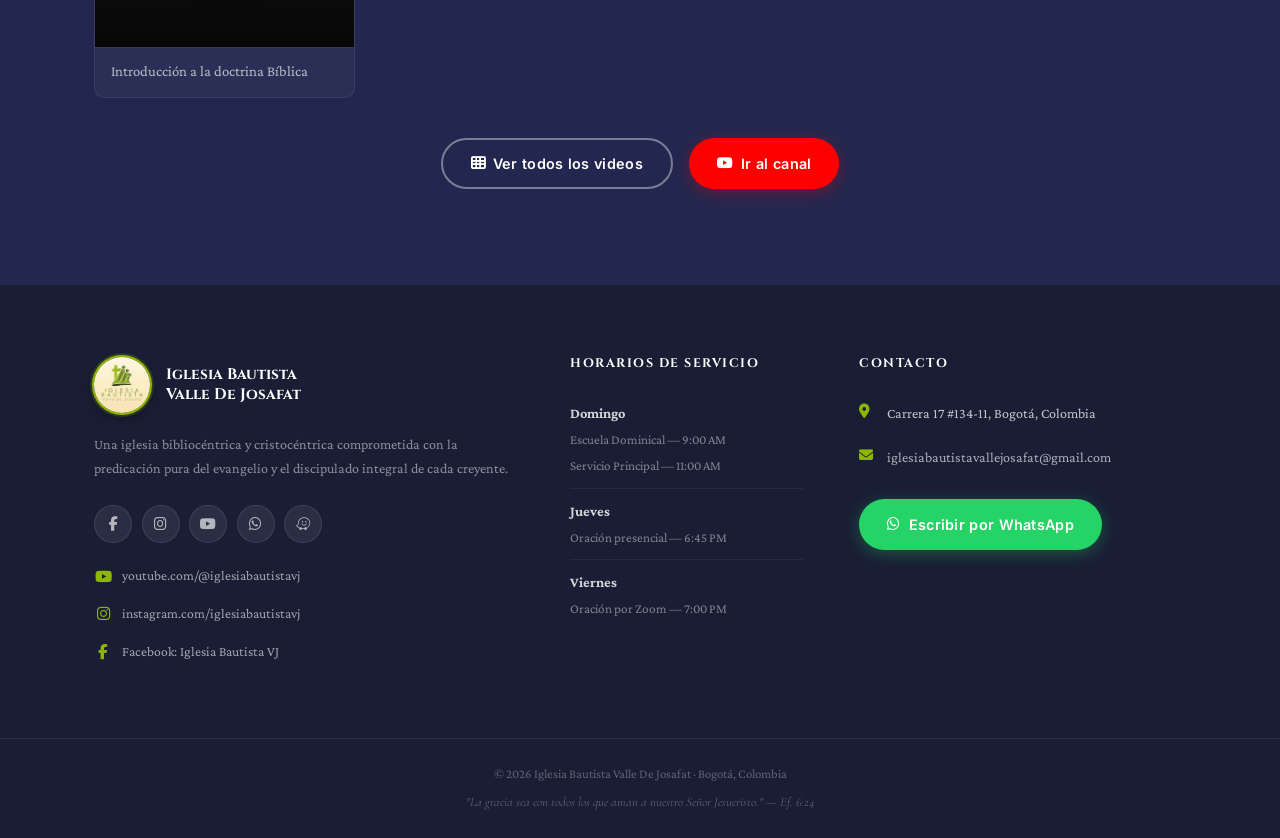
==== commit 9d863f46: "Agregar favicon con el logo de la iglesia Favicon (pestaña del navegador) e icono para dispositivos " ====
--- a/web/index.html
+++ b/web/index.html
@@ -5,6 +5,11 @@
   <meta name="viewport" content="width=device-width, initial-scale=1.0" />
   <meta name="description" content="Iglesia Bautista Valle De Josafat — Bogotá. Un lugar donde conocer a Dios, crecer en comunidad y vivir con propósito." />
   <title>Iglesia Bautista Valle De Josafat</title>
+
+  <!-- Favicon (logo de la iglesia) -->
+  <link rel="icon" type="image/png" sizes="32x32" href="assets/images/favicon-32.png" />
+  <link rel="icon" type="image/x-icon" href="assets/images/favicon.jpg" />
+  <link rel="apple-touch-icon" href="assets/images/apple-touch-icon.png" />
 
   <!-- Fonts -->
   <link rel="preconnect" href="https://fonts.googleapis.com" />
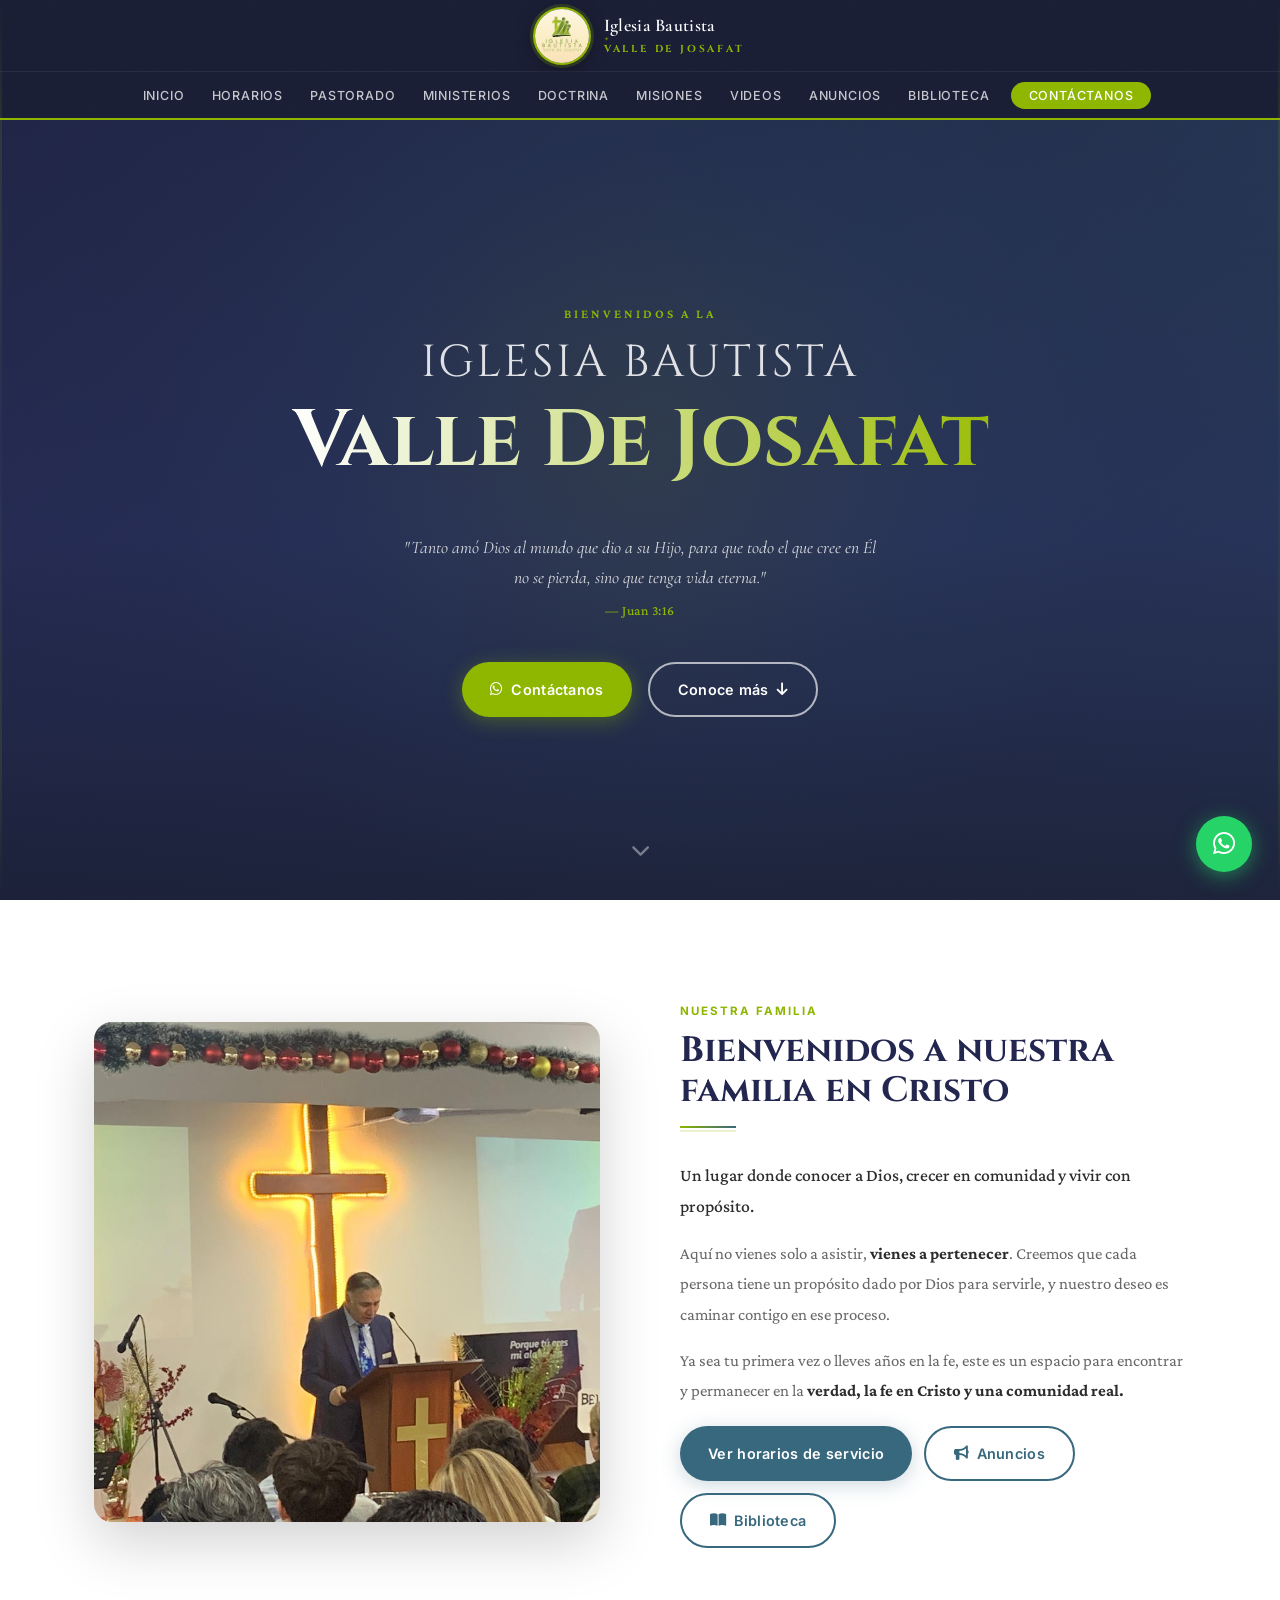
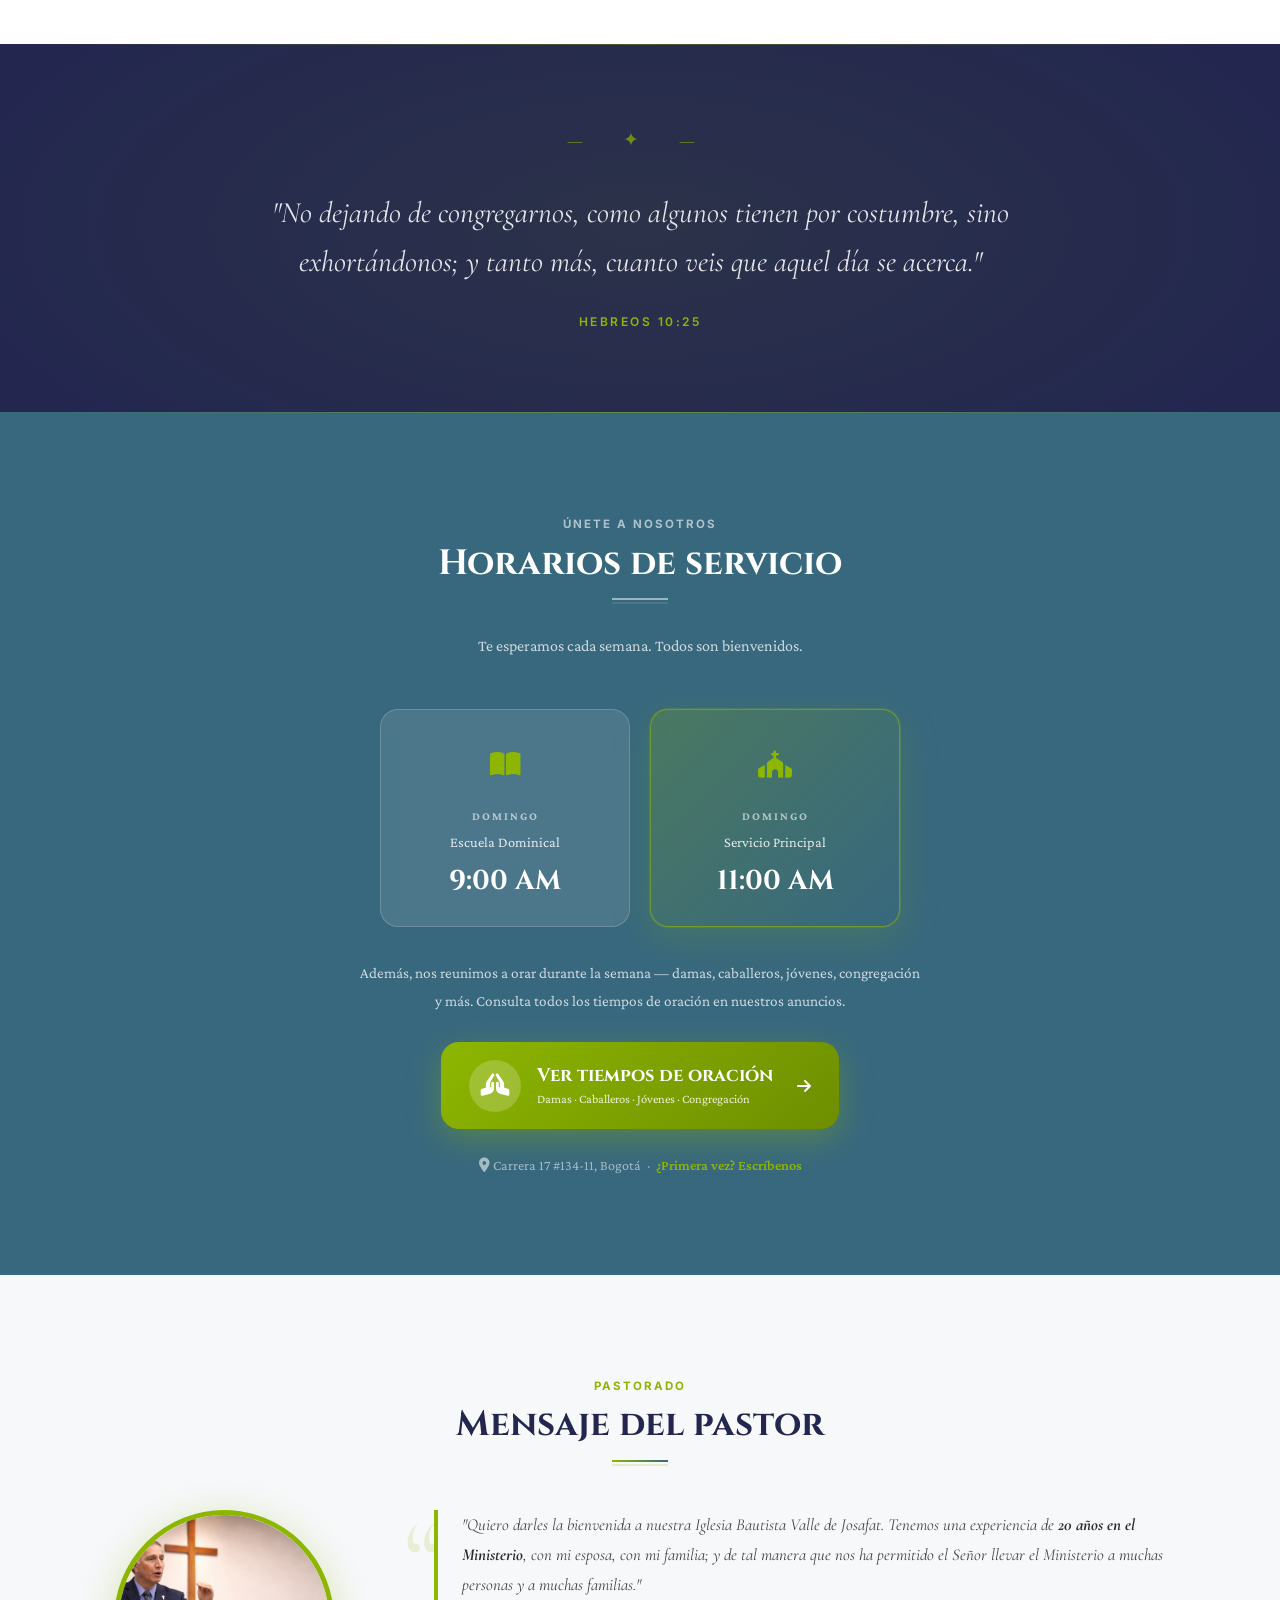
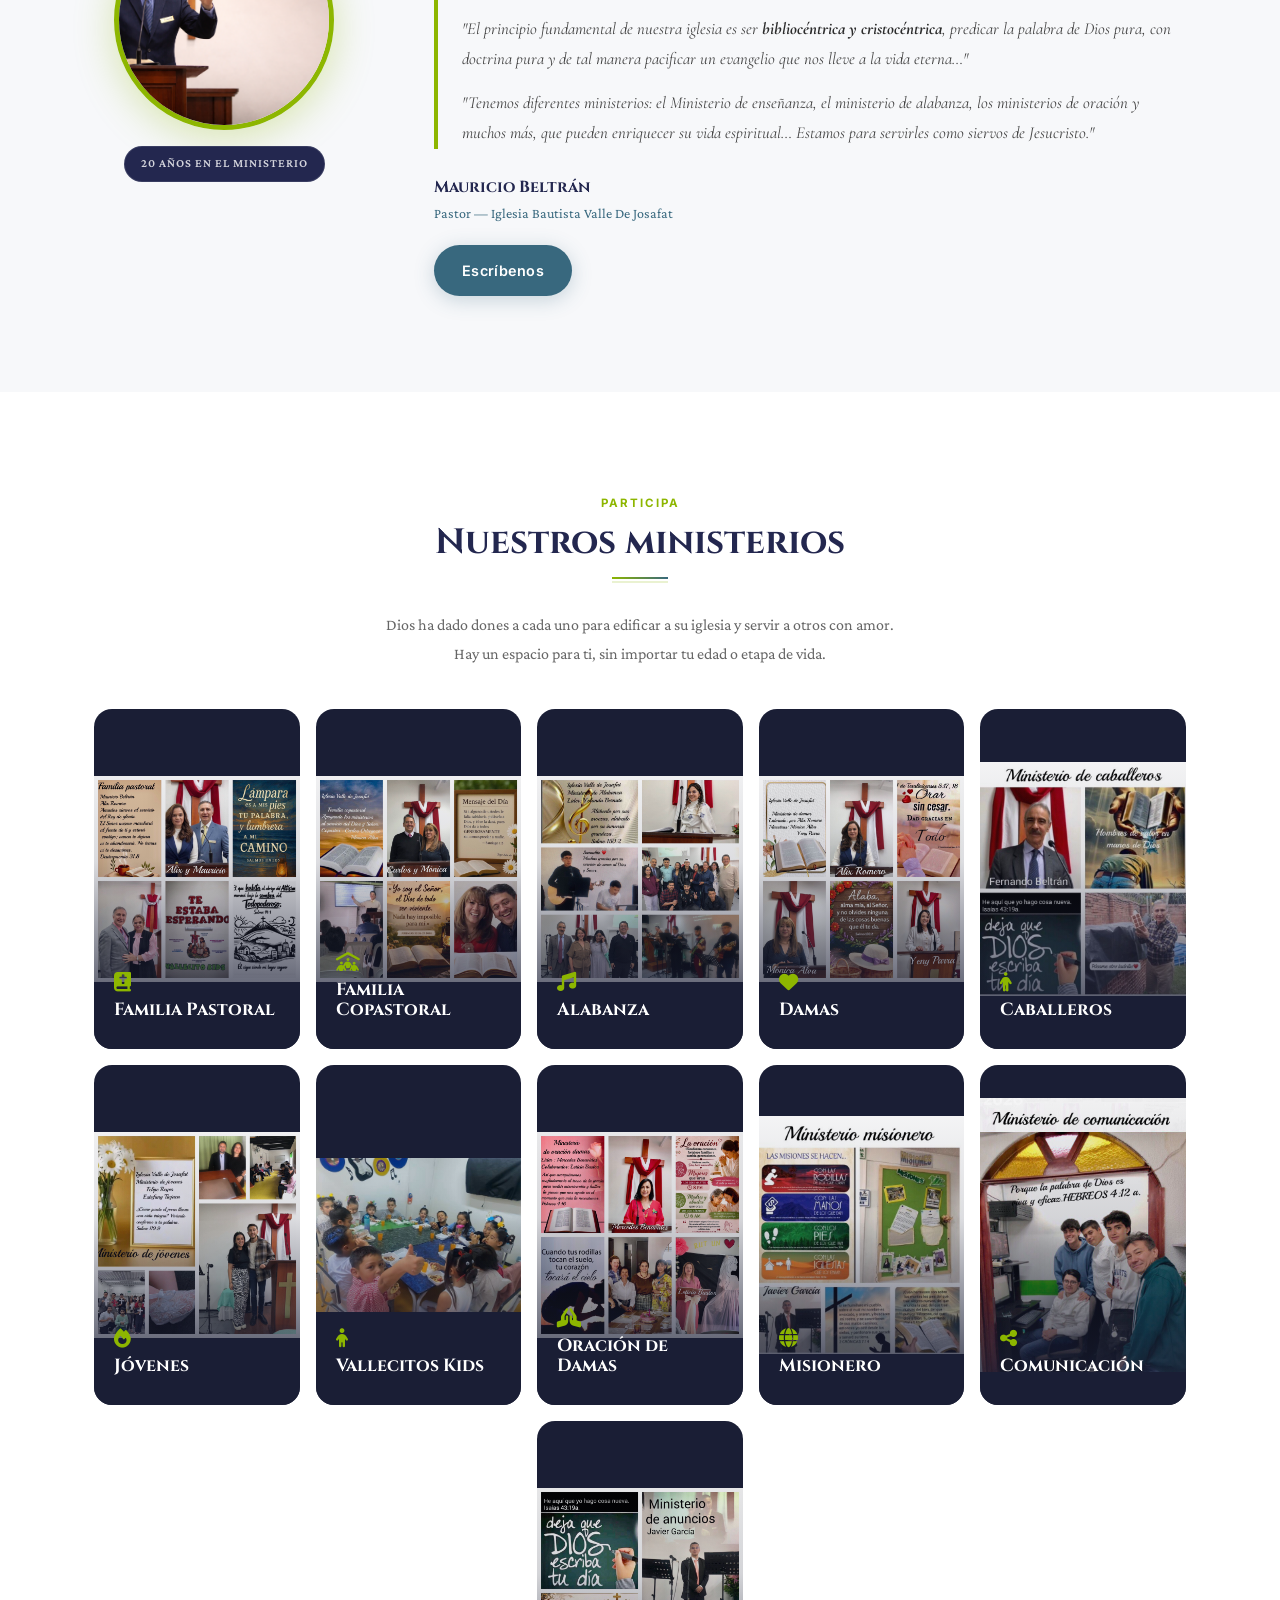
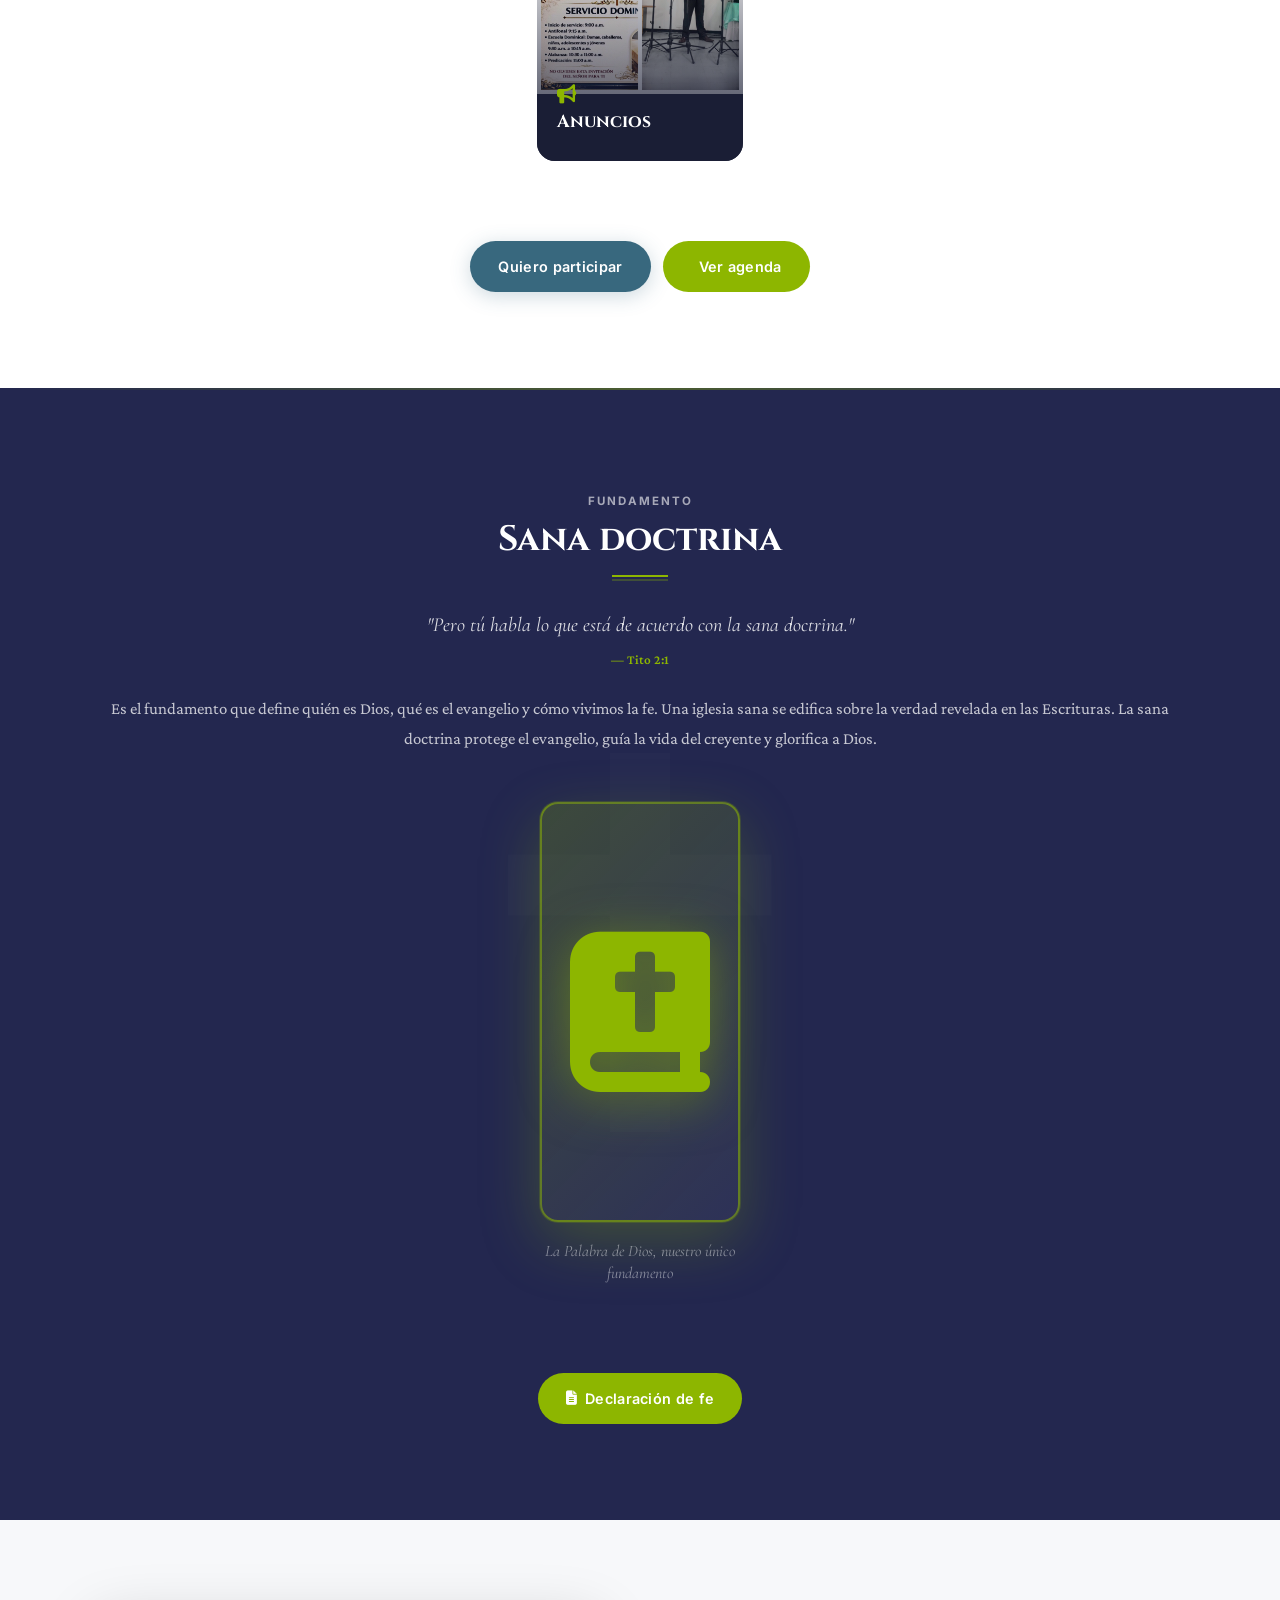
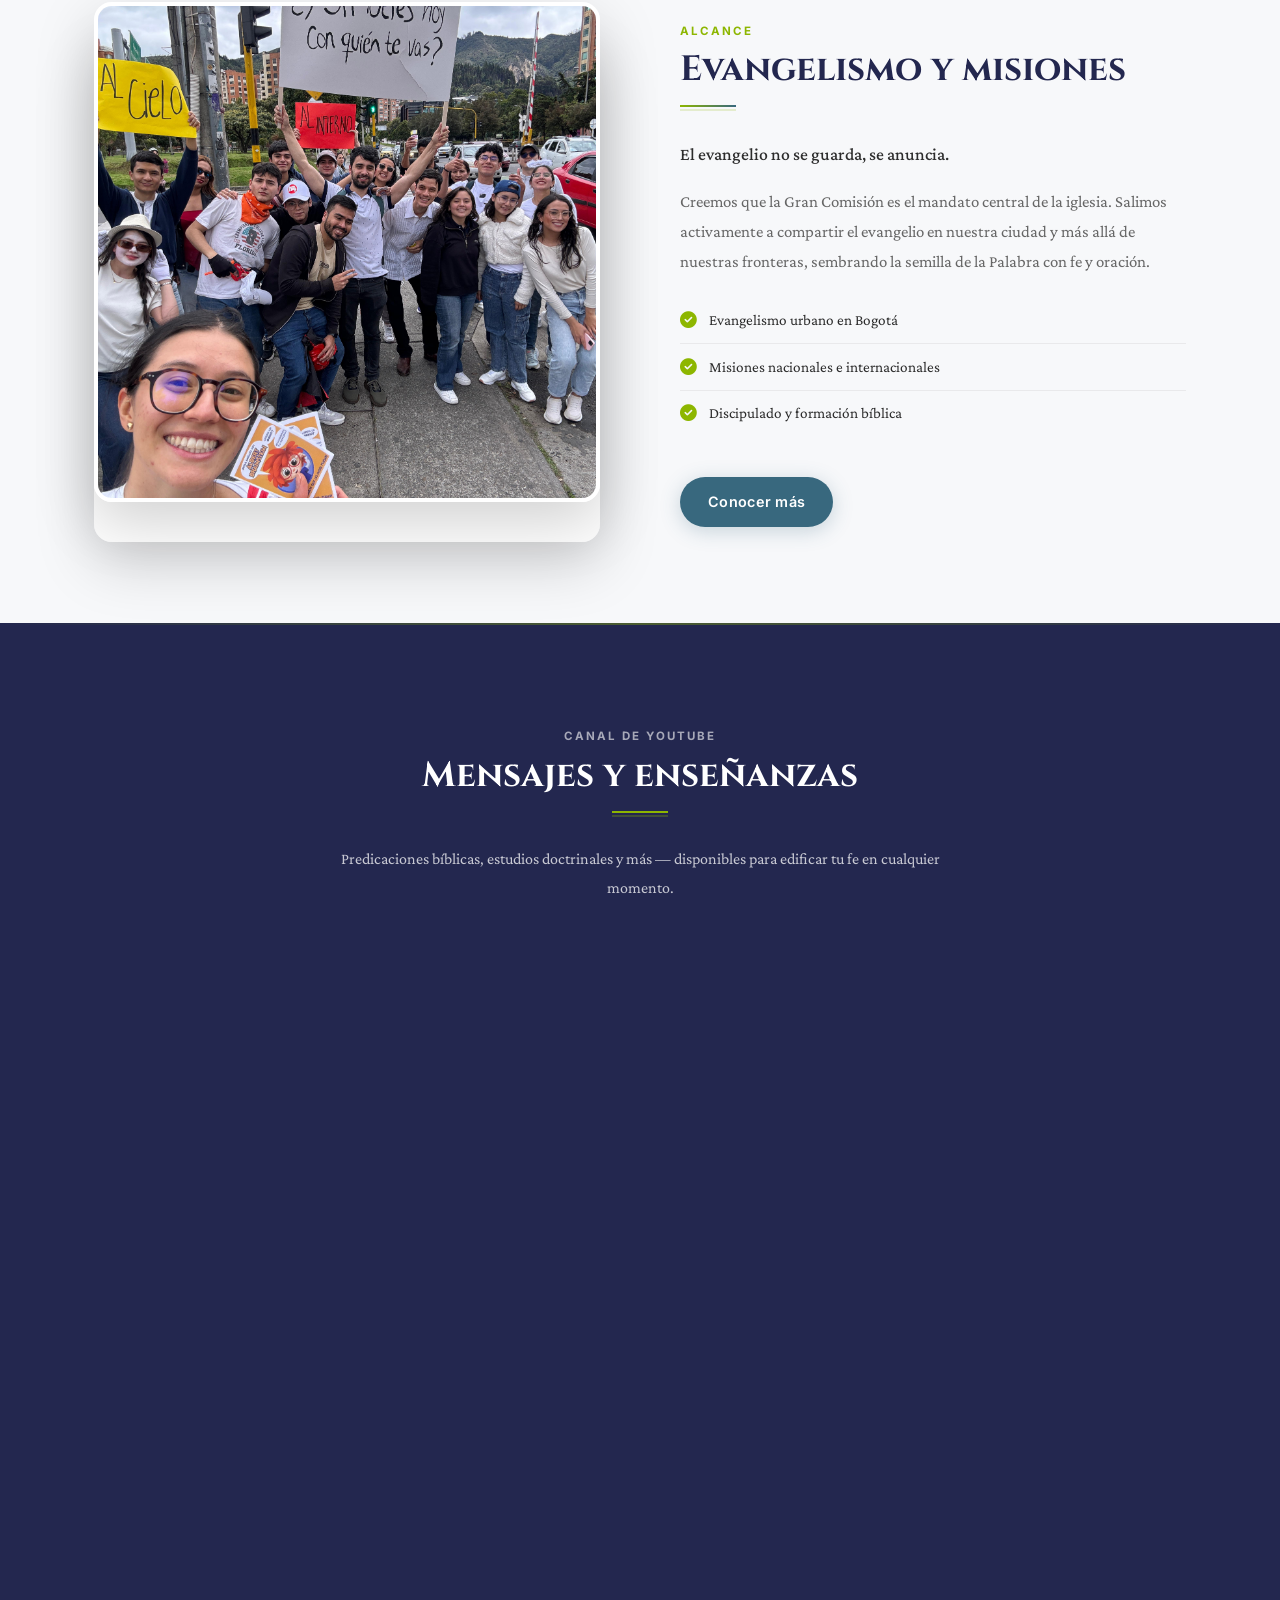
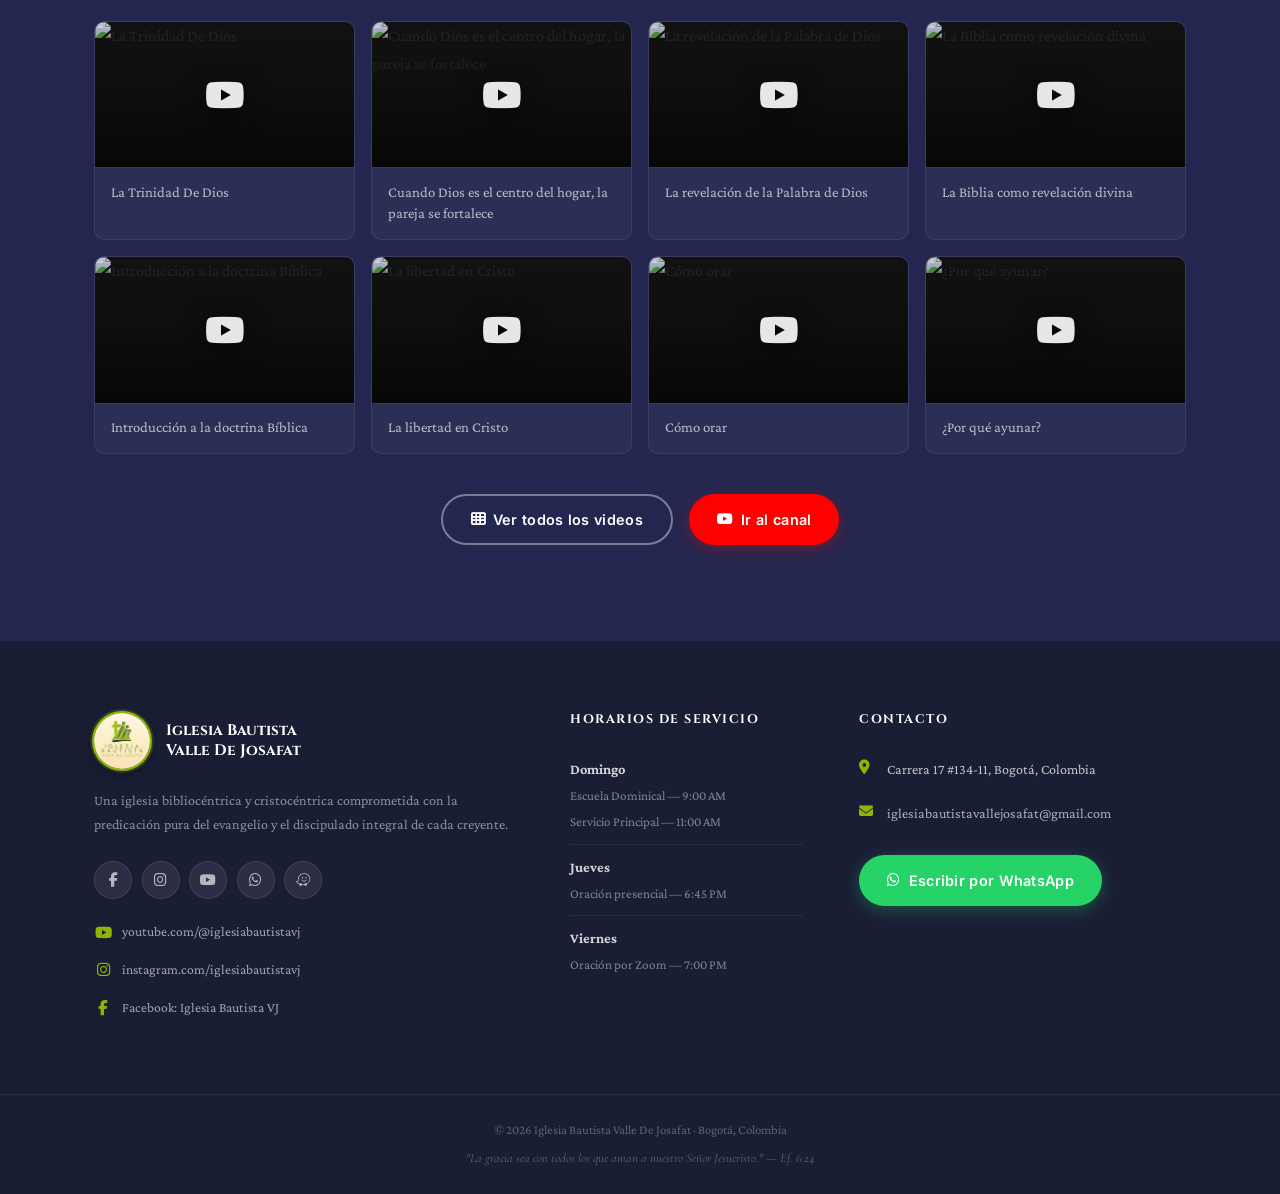
==== commit 418c1465: "Agrega Vallecitos Kids, eventos de agenda y mejoras de layout - Nuevo ministerio "Vallecitos Kids" c" ====
--- a/web/index.html
+++ b/web/index.html
@@ -328,6 +328,16 @@
       </article>
 
       <article class="ministerio-card">
+        <img src="assets/images/min-vallecitos-kids.jpeg" alt="Ministerio Vallecitos Kids" loading="lazy" />
+        <div class="ministerio-overlay"></div>
+        <div class="ministerio-info">
+          <i class="fas fa-child ministerio-icon"></i>
+          <h3>Vallecitos Kids</h3>
+          <p>Enseñamos a los más pequeños el amor de Cristo con alegría.</p>
+        </div>
+      </article>
+
+      <article class="ministerio-card">
         <img src="assets/images/min-oracion-damas.jpeg" alt="Ministerio Oración de Damas" loading="lazy" />
         <div class="ministerio-overlay"></div>
         <div class="ministerio-info">
@@ -369,7 +379,12 @@
     </div>
 
     <div class="container text-center reveal">
-      <a href="#contacto" class="btn btn-secondary mt-2">Quiero participar</a>
+      <div class="ministerios-btns">
+        <a href="#contacto" class="btn btn-secondary mt-2">Quiero participar</a>
+        <a href="anuncios.html#eventos" class="btn btn-accent mt-2">
+          <i class="fas fa-calendar-star"></i> Ver agenda
+        </a>
+      </div>
     </div>
   </section>
 
--- a/web/css/styles.css
+++ b/web/css/styles.css
@@ -213,6 +213,7 @@
 .btn-outline-dark:hover { background: var(--primary); color: var(--white); }
 
 .bienvenida-btns { display: flex; flex-wrap: wrap; gap: .75rem; }
+.ministerios-btns { display: flex; flex-wrap: wrap; gap: .75rem; justify-content: center; }
 
 .btn-youtube {
   background: #FF0000;
@@ -538,11 +539,12 @@
 
 /* ─── MINISTERIOS ────────────────────────────────────────── */
 .ministerios-grid {
-  display: grid; grid-template-columns: repeat(5,1fr);
+  display: flex; flex-wrap: wrap; justify-content: center;
   gap: 1rem; padding: 2.5rem 24px;
   max-width: 1140px; margin: 0 auto;
 }
 .ministerio-card {
+  flex: 0 0 calc((100% - 4rem) / 5);
   position: relative; border-radius: var(--radius-lg);
   overflow: hidden; height: 340px; cursor: pointer;
   background: #1a1e35;
@@ -949,8 +951,7 @@
 @media (max-width: 1024px) {
   :root { --nav-total: 108px; }
   .horarios-grid    { grid-template-columns: repeat(2,1fr); }
-  .ministerios-grid { grid-template-columns: repeat(3,1fr); }
-  .ministerio-card  { height: 280px; }
+  .ministerio-card  { flex-basis: calc((100% - 2rem) / 3); height: 280px; }
   .two-col          { gap: 3rem; }
   .pastor-layout    { grid-template-columns: 200px 1fr; gap: 3rem; }
   .footer-grid      { grid-template-columns: 1fr 1fr; }
@@ -990,8 +991,8 @@
   .pastor-layout { grid-template-columns: 1fr; gap: 2rem; text-align: center; }
   .pastor-foto-wrapper { align-items: center; }
   .pastor-texto blockquote { border-left: none; padding-left: 0; border-top: 3px solid var(--lima); padding-top: 1rem; }
-  .ministerios-grid { grid-template-columns: repeat(2,1fr); padding: 2rem 16px; }
-  .ministerio-card { height: 240px; }
+  .ministerios-grid { padding: 2rem 16px; }
+  .ministerio-card { flex-basis: calc((100% - 1rem) / 2); height: 240px; }
   .ministerio-info p { display: none; }
   .horarios-grid { grid-template-columns: repeat(2,1fr); }
   .horario-card--featured { transform: none; }
@@ -1009,7 +1010,8 @@
 }
 
 @media (max-width: 480px) {
-  .ministerios-grid { grid-template-columns: 1fr 1fr; gap: .75rem; }
+  .ministerios-grid { gap: .75rem; }
+  .ministerio-card  { flex-basis: calc((100% - .75rem) / 2); }
   .horarios-grid    { grid-template-columns: 1fr; max-width: 300px; margin-left: auto; margin-right: auto; }
   .videos-grid      { grid-template-columns: repeat(2,1fr); gap: .6rem; }
 }
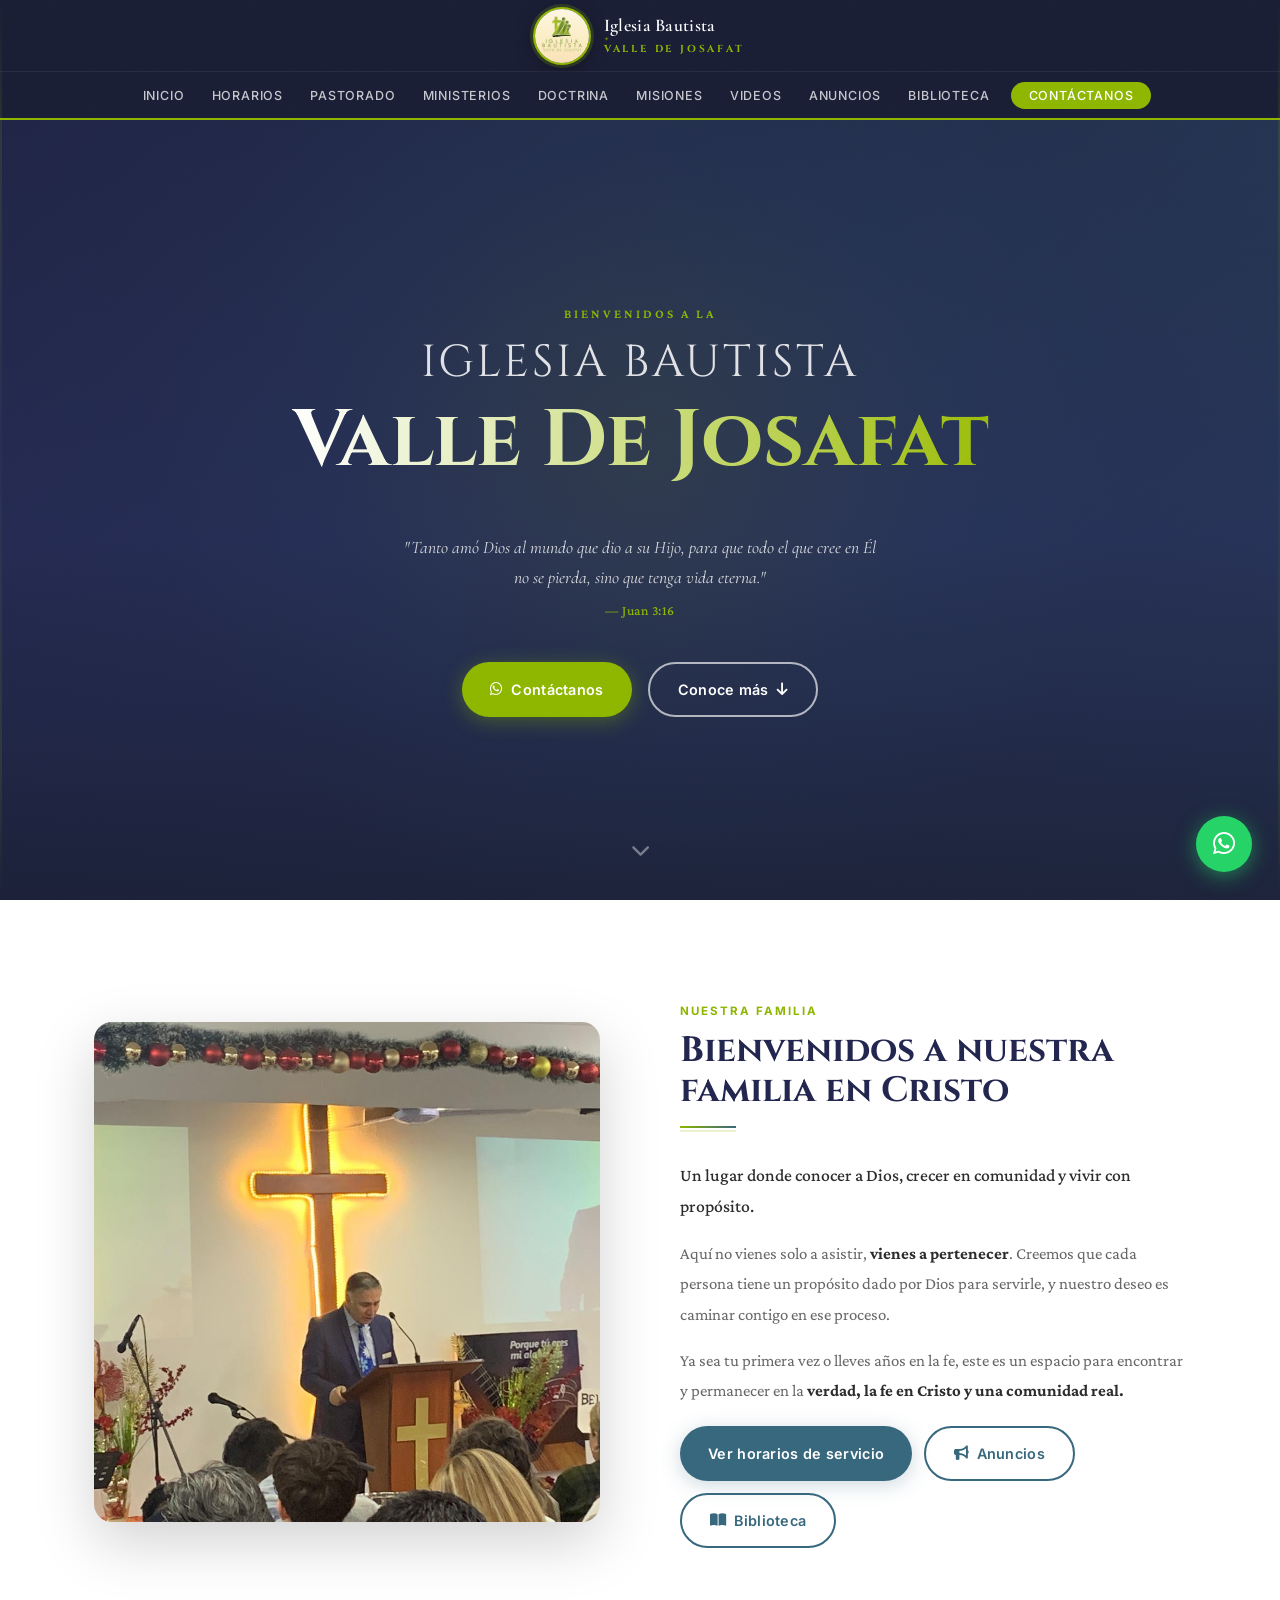
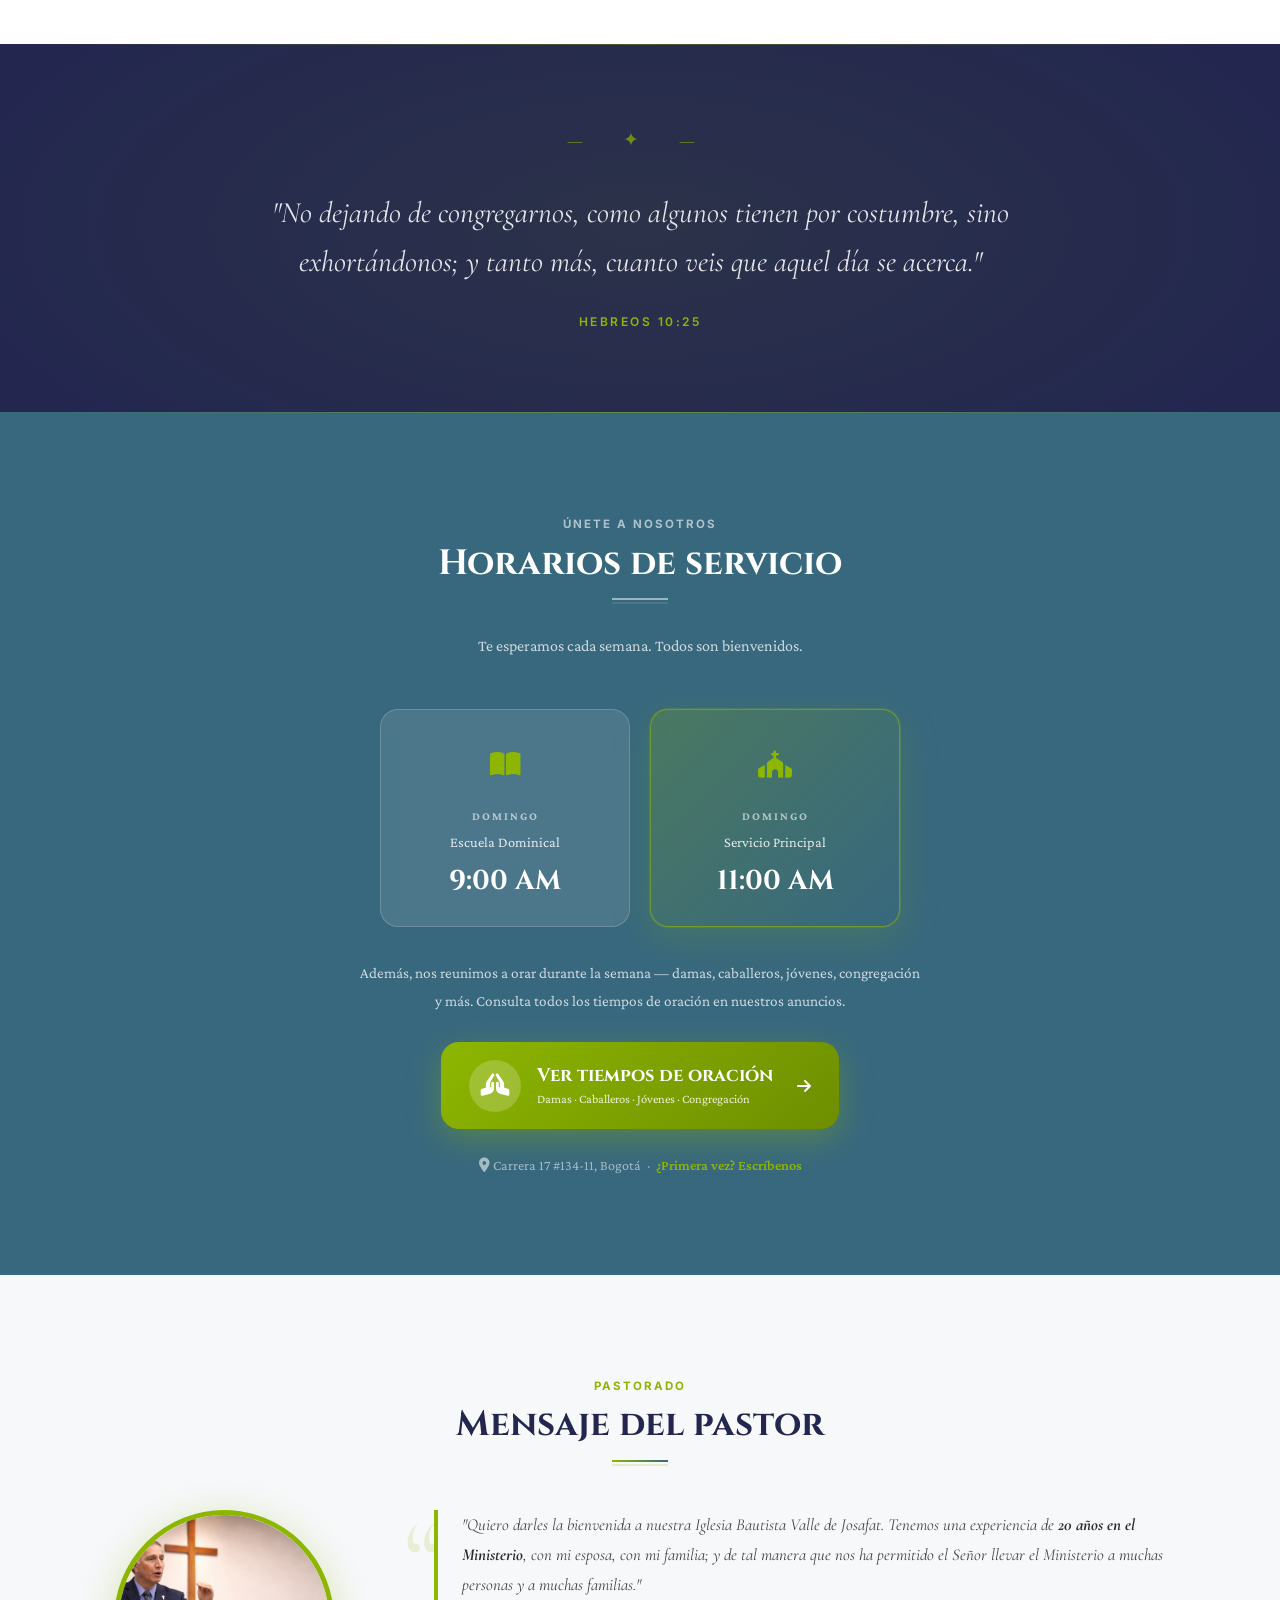
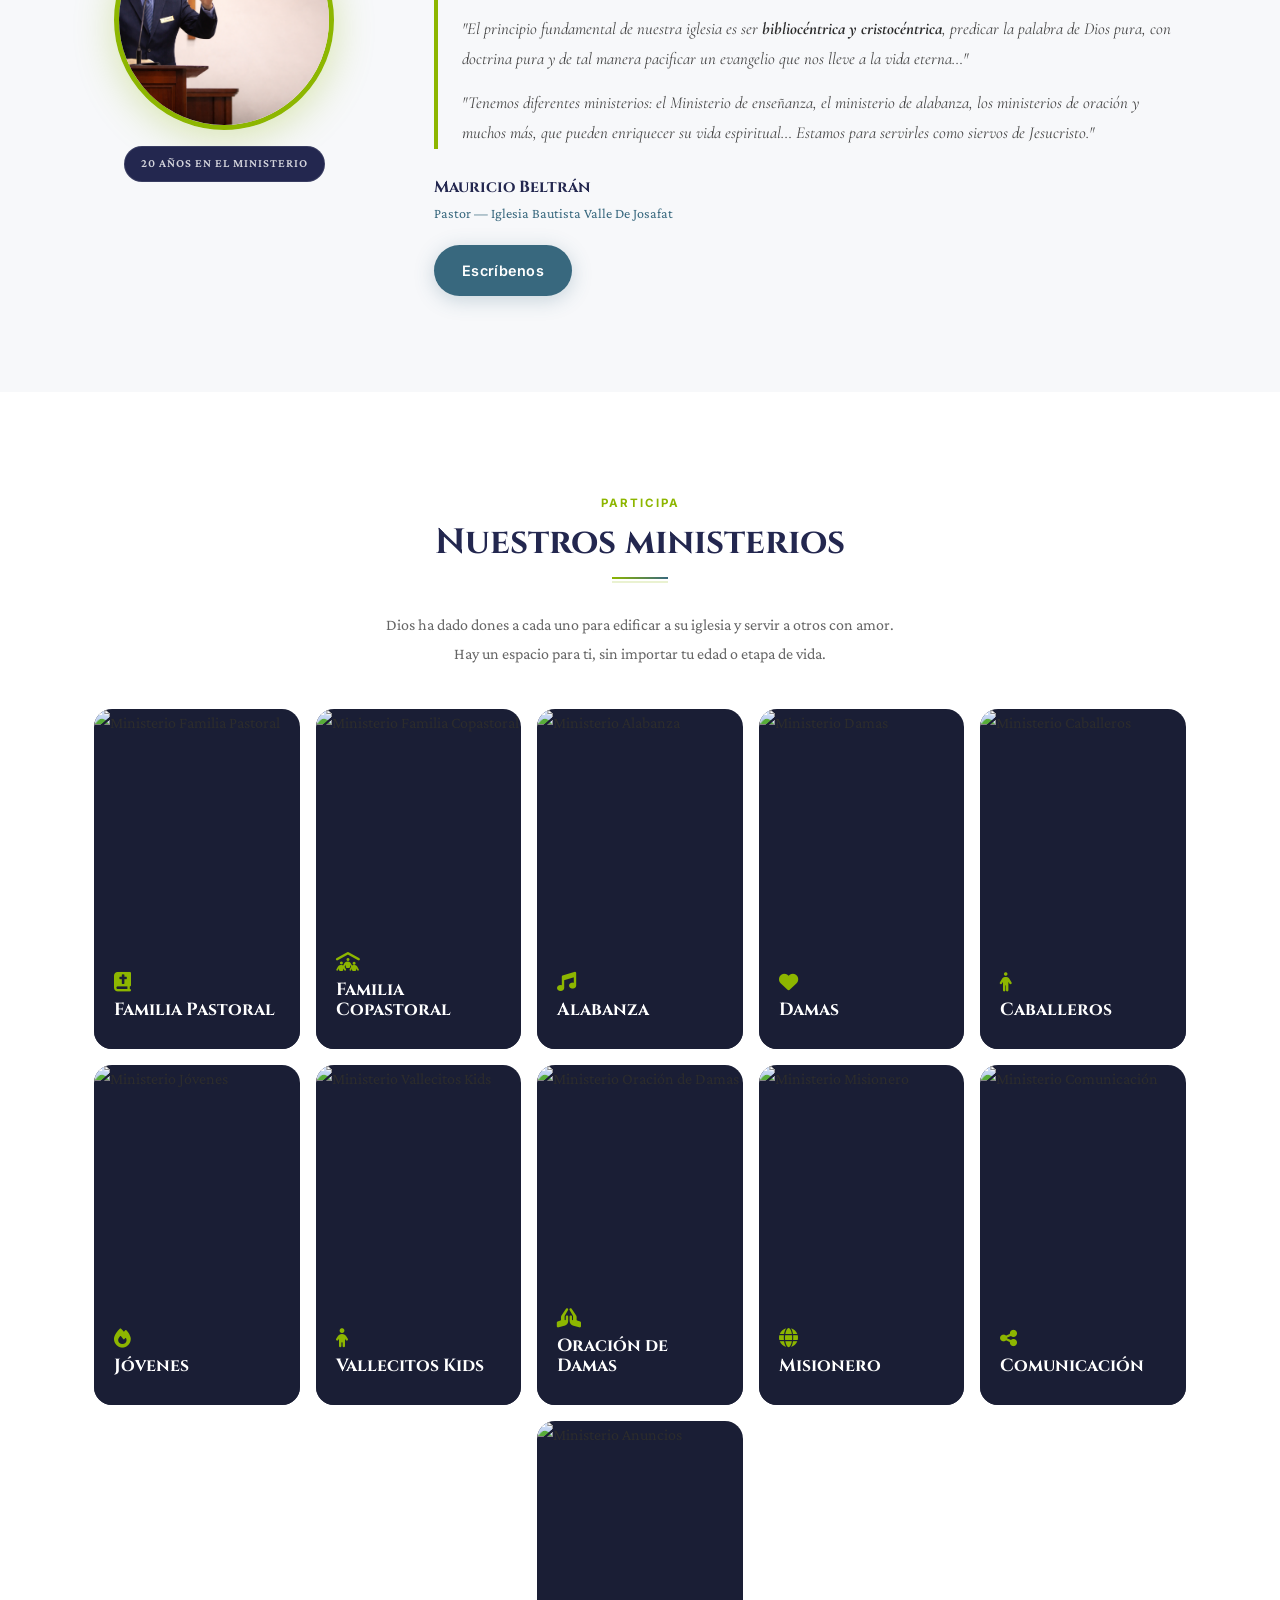
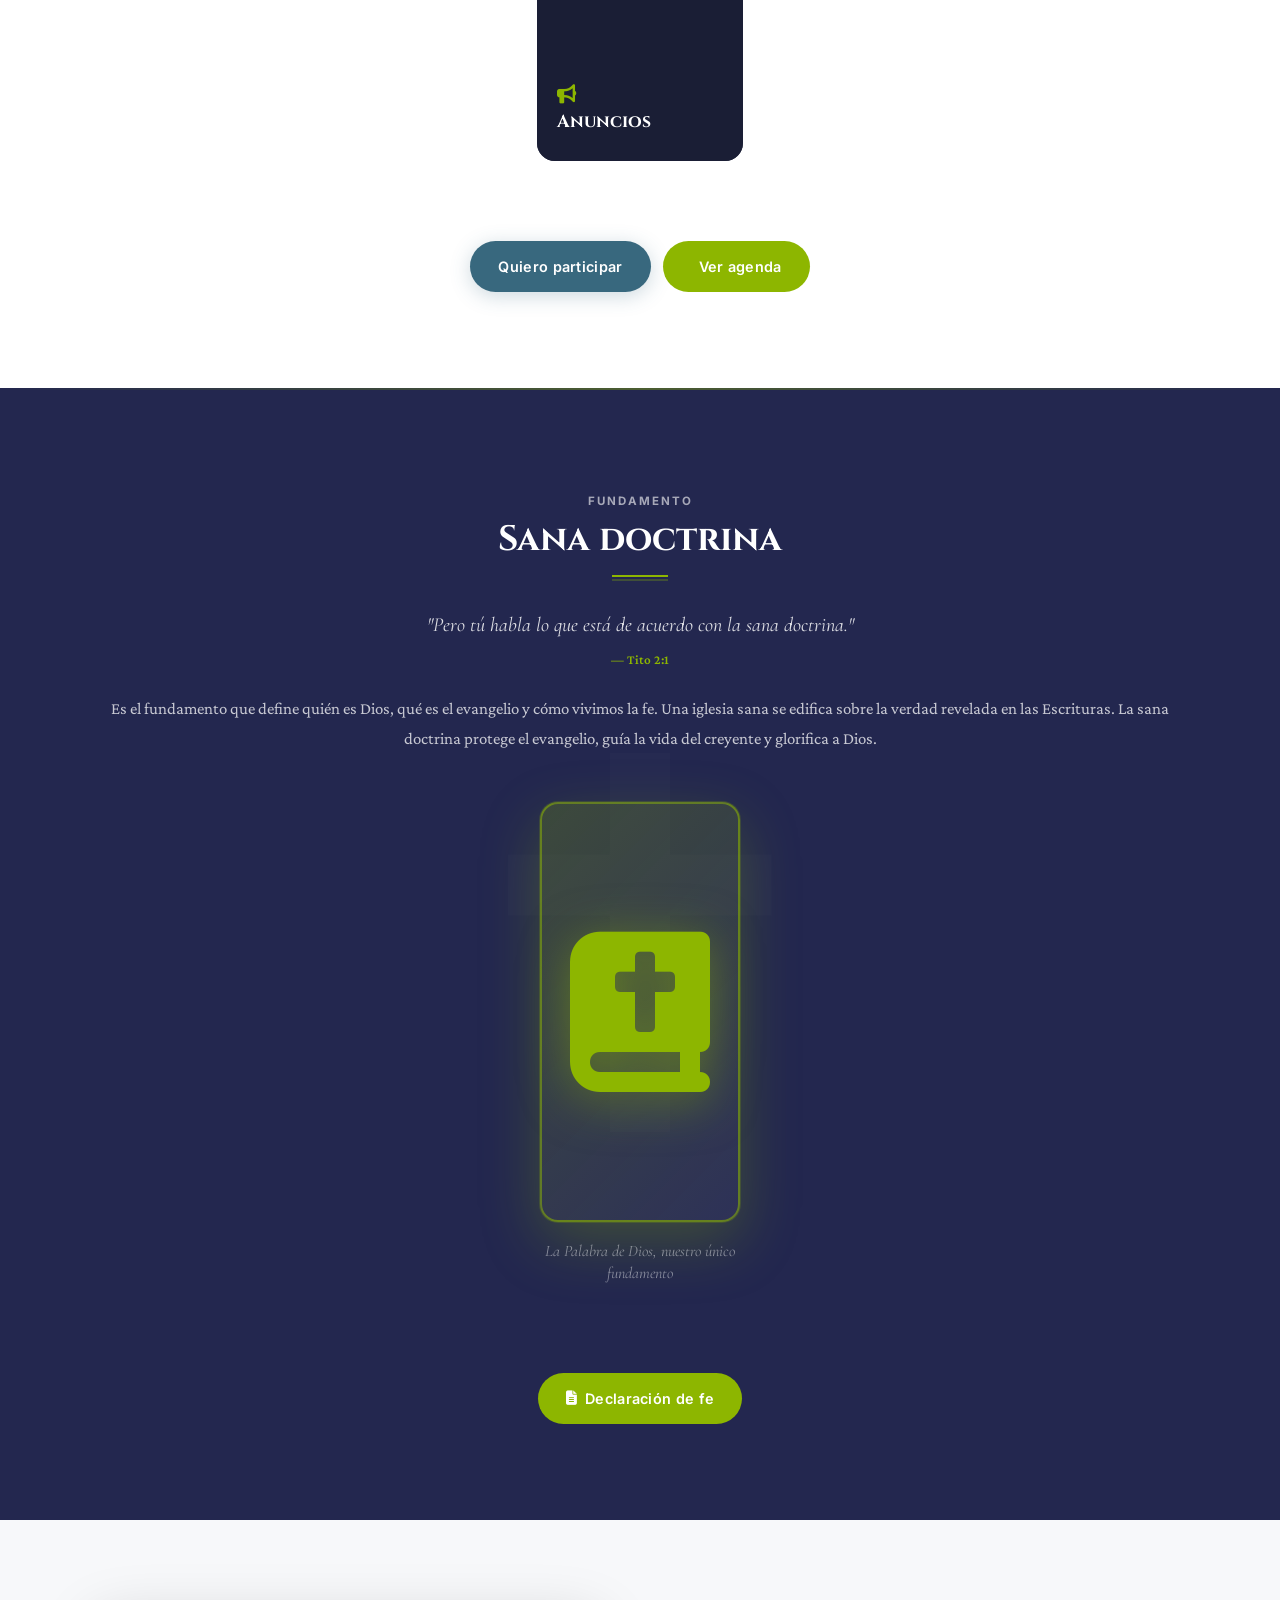
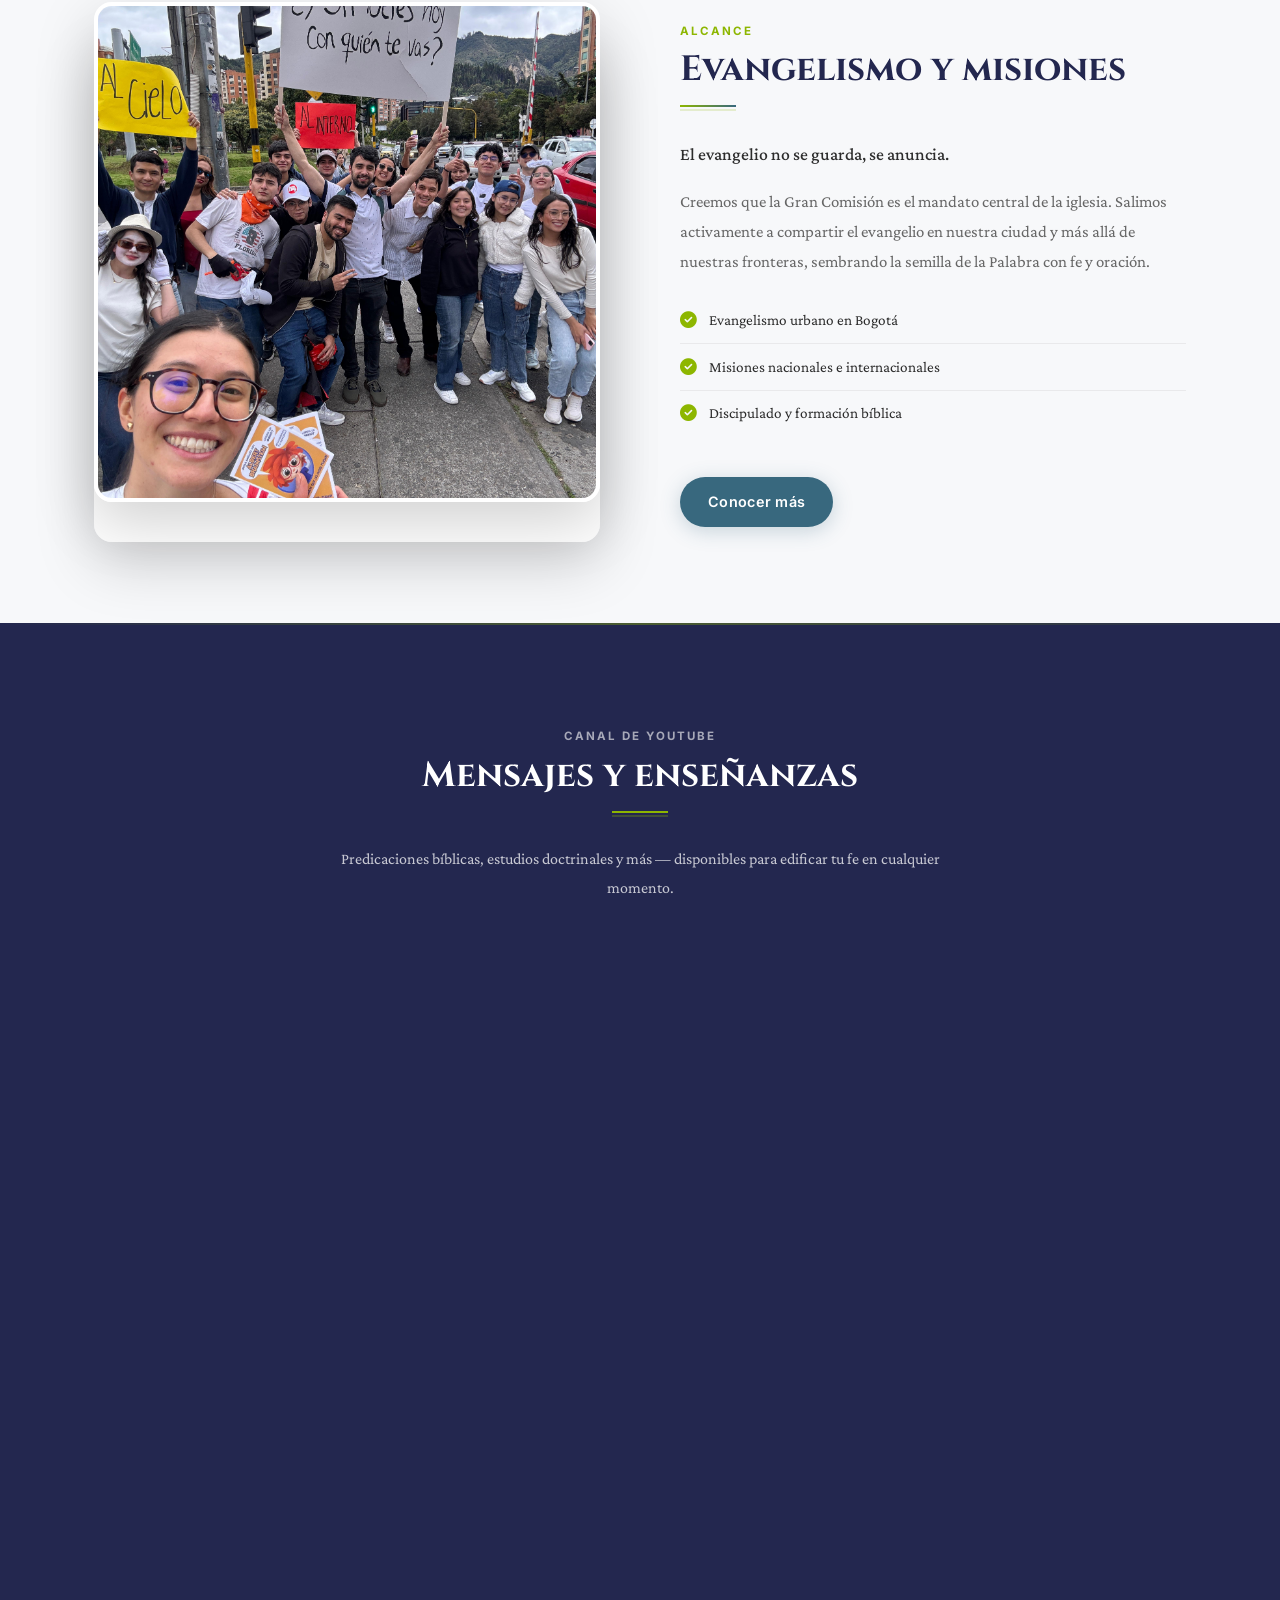
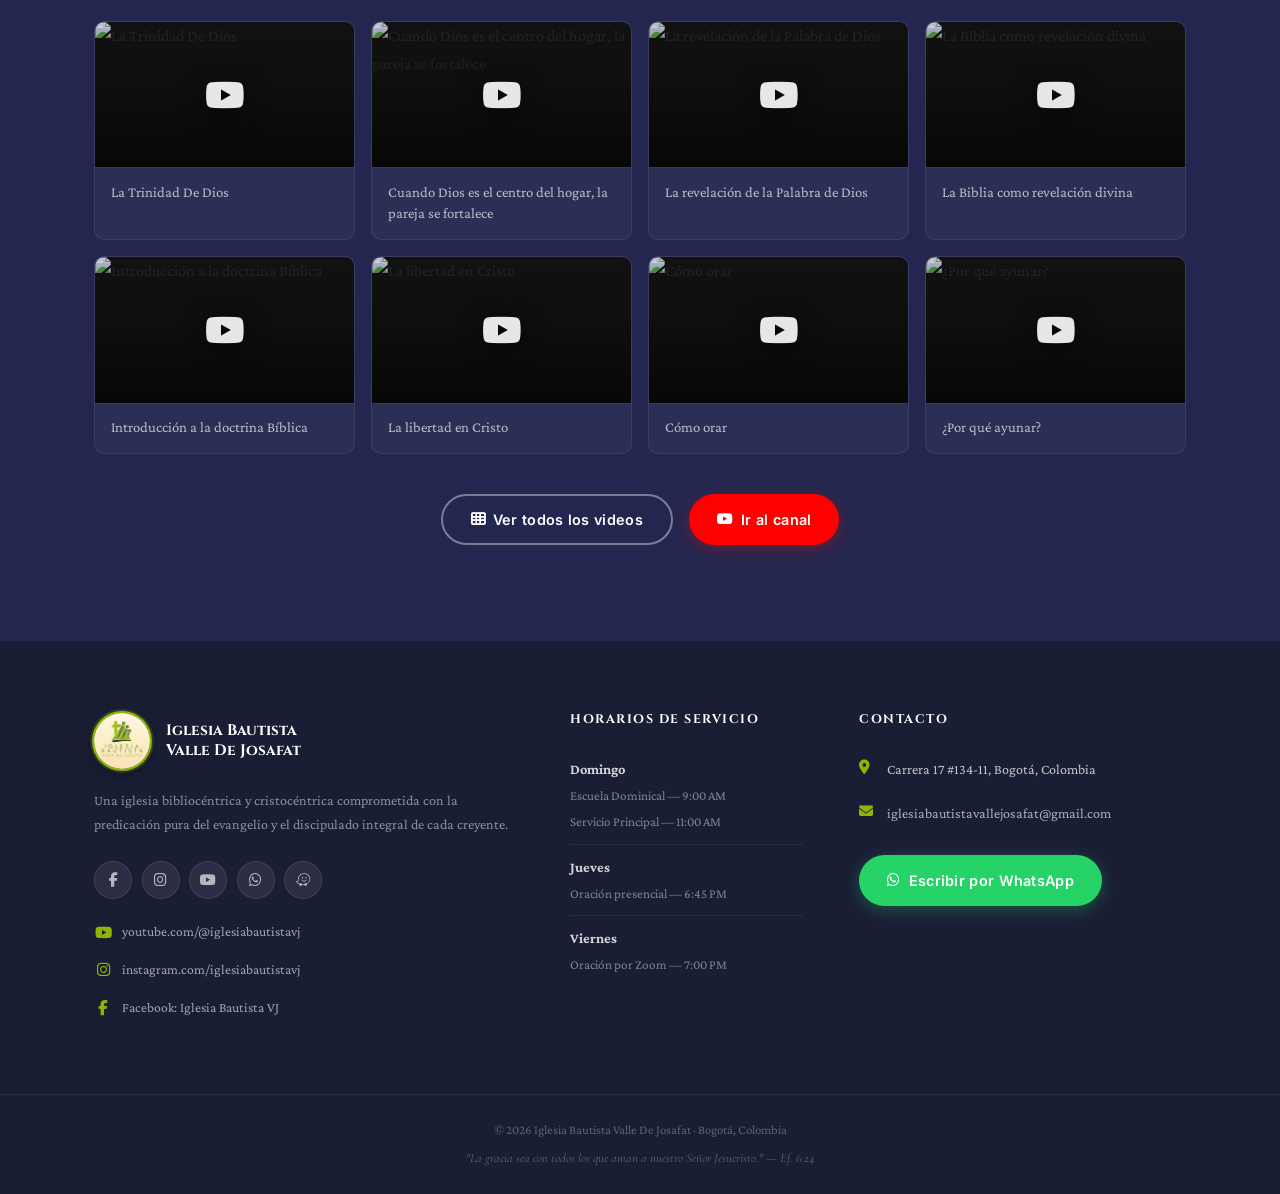
==== commit 46dd0b1a: "Extiende el CMS a Ministerios (con subida de fotos) - Seccion "Nuestros ministerios" se genera desde" ====
--- a/web/index.html
+++ b/web/index.html
@@ -266,117 +266,8 @@
       </p>
     </div>
 
-    <div class="ministerios-grid reveal">
-      <article class="ministerio-card">
-        <img src="assets/images/min-familia-pastoral.jpeg" alt="Ministerio Familia Pastoral" loading="lazy" />
-        <div class="ministerio-overlay"></div>
-        <div class="ministerio-info">
-          <i class="fas fa-book-bible ministerio-icon"></i>
-          <h3>Familia Pastoral</h3>
-          <p>El pastor y su familia, dedicados a guiar y cuidar a la congregación.</p>
-        </div>
-      </article>
-
-      <article class="ministerio-card">
-        <img src="assets/images/min-familia-copastoral.jpeg" alt="Ministerio Familia Copastoral" loading="lazy" />
-        <div class="ministerio-overlay"></div>
-        <div class="ministerio-info">
-          <i class="fas fa-people-roof ministerio-icon"></i>
-          <h3>Familia Copastoral</h3>
-          <p>Acompañan al pastorado en el cuidado y servicio de la iglesia.</p>
-        </div>
-      </article>
-
-      <article class="ministerio-card">
-        <img src="assets/images/min-alabanza.jpeg" alt="Ministerio de Alabanza" loading="lazy" />
-        <div class="ministerio-overlay"></div>
-        <div class="ministerio-info">
-          <i class="fas fa-music ministerio-icon"></i>
-          <h3>Alabanza</h3>
-          <p>Adoramos a Dios con música y cantos que exaltan su nombre.</p>
-        </div>
-      </article>
-
-      <article class="ministerio-card">
-        <img src="assets/images/min-damas.jpeg" alt="Ministerio de Damas" loading="lazy" />
-        <div class="ministerio-overlay"></div>
-        <div class="ministerio-info">
-          <i class="fas fa-heart ministerio-icon"></i>
-          <h3>Damas</h3>
-          <p>Comunidad de mujeres que crecen juntas en la fe.</p>
-        </div>
-      </article>
-
-      <article class="ministerio-card">
-        <img src="assets/images/min-caballeros.jpeg" alt="Ministerio de Caballeros" loading="lazy" />
-        <div class="ministerio-overlay"></div>
-        <div class="ministerio-info">
-          <i class="fas fa-person ministerio-icon"></i>
-          <h3>Caballeros</h3>
-          <p>Hombres que crecen en fe, oración y hombría cristiana.</p>
-        </div>
-      </article>
-
-      <article class="ministerio-card">
-        <img src="assets/images/min-jovenes.jpeg" alt="Ministerio de Jóvenes" loading="lazy" />
-        <div class="ministerio-overlay"></div>
-        <div class="ministerio-info">
-          <i class="fas fa-fire ministerio-icon"></i>
-          <h3>Jóvenes</h3>
-          <p>Espacio para jóvenes que buscan vivir su fe con propósito.</p>
-        </div>
-      </article>
-
-      <article class="ministerio-card">
-        <img src="assets/images/min-vallecitos-kids.jpeg" alt="Ministerio Vallecitos Kids" loading="lazy" />
-        <div class="ministerio-overlay"></div>
-        <div class="ministerio-info">
-          <i class="fas fa-child ministerio-icon"></i>
-          <h3>Vallecitos Kids</h3>
-          <p>Enseñamos a los más pequeños el amor de Cristo con alegría.</p>
-        </div>
-      </article>
-
-      <article class="ministerio-card">
-        <img src="assets/images/min-oracion-damas.jpeg" alt="Ministerio Oración de Damas" loading="lazy" />
-        <div class="ministerio-overlay"></div>
-        <div class="ministerio-info">
-          <i class="fas fa-hands-praying ministerio-icon"></i>
-          <h3>Oración de Damas</h3>
-          <p>Mujeres unidas en intercesión por la iglesia y las familias.</p>
-        </div>
-      </article>
-
-      <article class="ministerio-card">
-        <img src="assets/images/min-misionero.jpeg" alt="Ministerio Misionero" loading="lazy" />
-        <div class="ministerio-overlay"></div>
-        <div class="ministerio-info">
-          <i class="fas fa-globe ministerio-icon"></i>
-          <h3>Misionero</h3>
-          <p>Llevamos el evangelio más allá de nuestras fronteras.</p>
-        </div>
-      </article>
-
-      <article class="ministerio-card">
-        <img src="assets/images/min-comunicacion.jpeg" alt="Ministerio de Comunicación" loading="lazy" />
-        <div class="ministerio-overlay"></div>
-        <div class="ministerio-info">
-          <i class="fas fa-share-nodes ministerio-icon"></i>
-          <h3>Comunicación</h3>
-          <p>Difundimos la Palabra a través de medios y redes sociales.</p>
-        </div>
-      </article>
-
-      <article class="ministerio-card">
-        <img src="assets/images/min-anuncios.jpeg" alt="Ministerio de Anuncios" loading="lazy" />
-        <div class="ministerio-overlay"></div>
-        <div class="ministerio-info">
-          <i class="fas fa-bullhorn ministerio-icon"></i>
-          <h3>Anuncios</h3>
-          <p>Mantenemos a la congregación informada de la vida de la iglesia.</p>
-        </div>
-      </article>
-    </div>
+    <!-- Contenido editable desde /admin (ver content/ministerios.json) -->
+    <div class="ministerios-grid reveal"></div>
 
     <div class="container text-center reveal">
       <div class="ministerios-btns">
@@ -875,5 +766,6 @@
   </a>
 
   <script src="js/main.js"></script>
+  <script src="js/ministerios-content.js"></script>
 </body>
 </html>
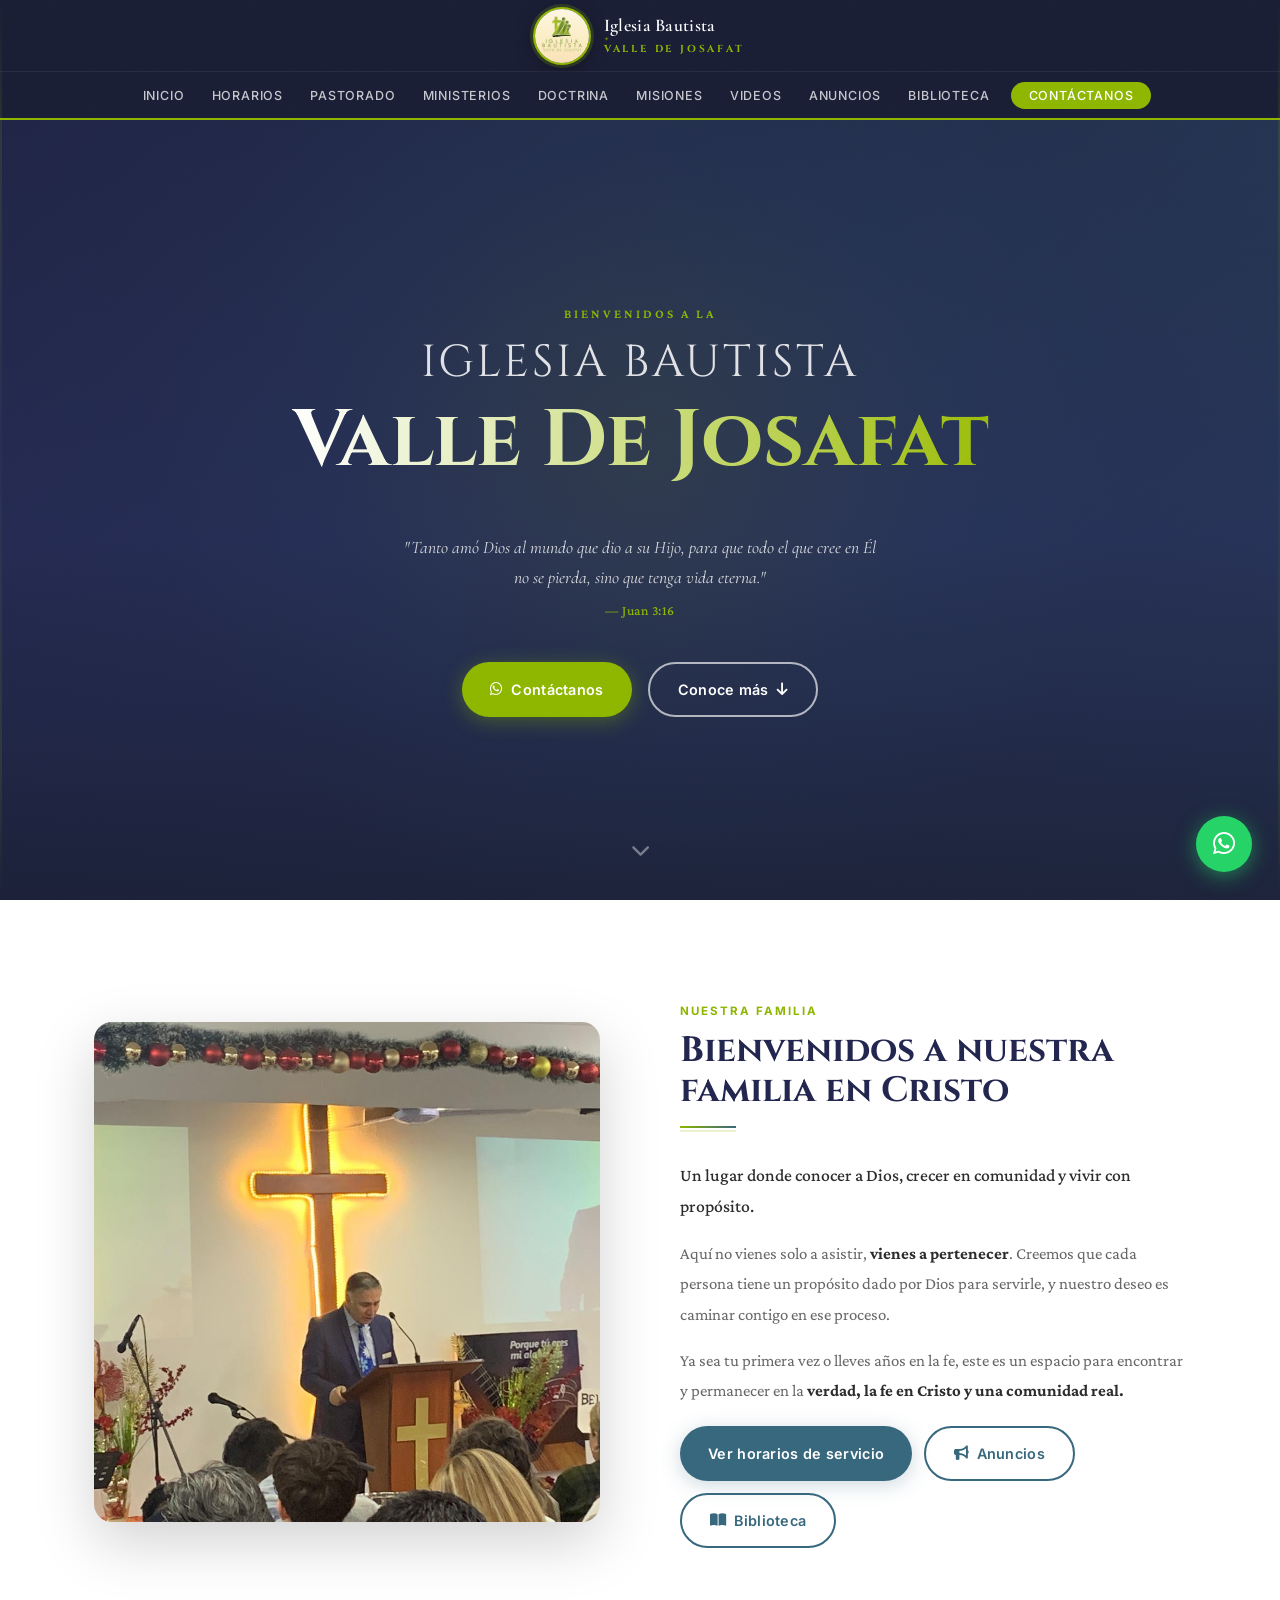
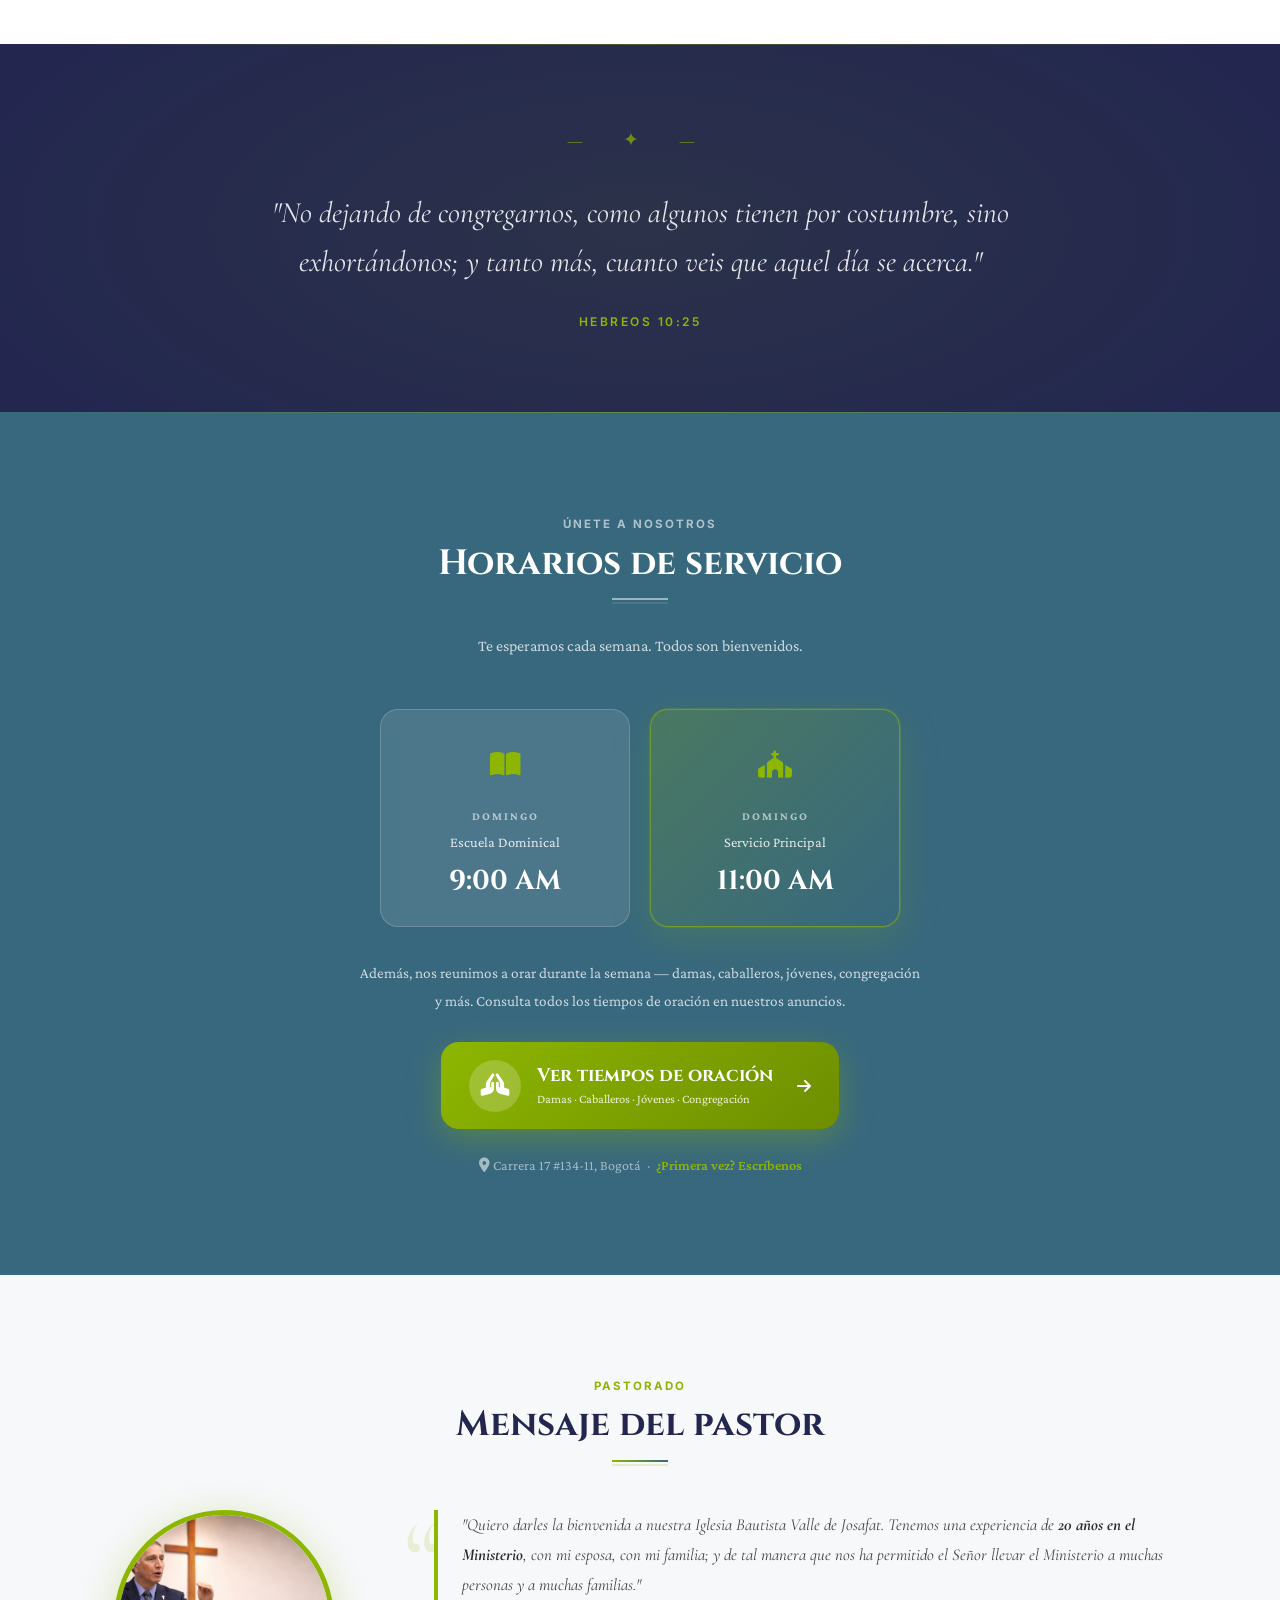
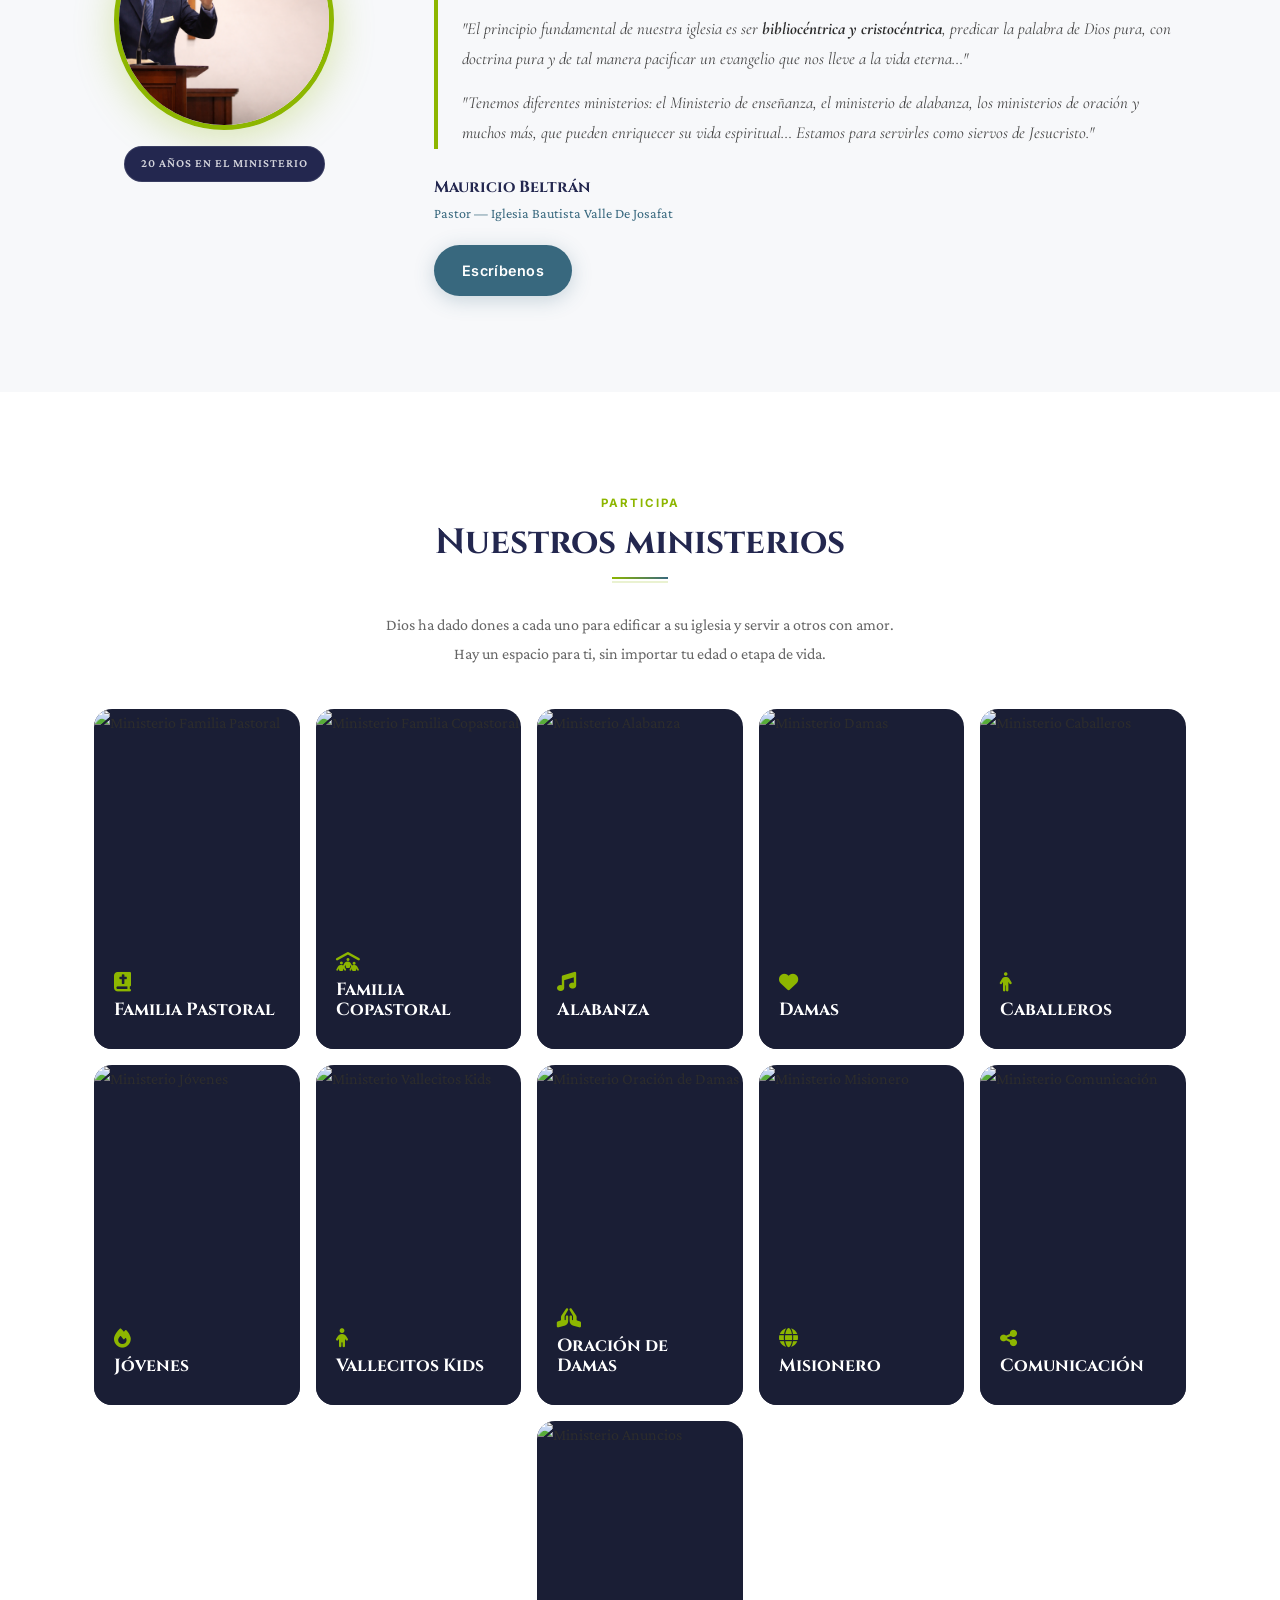
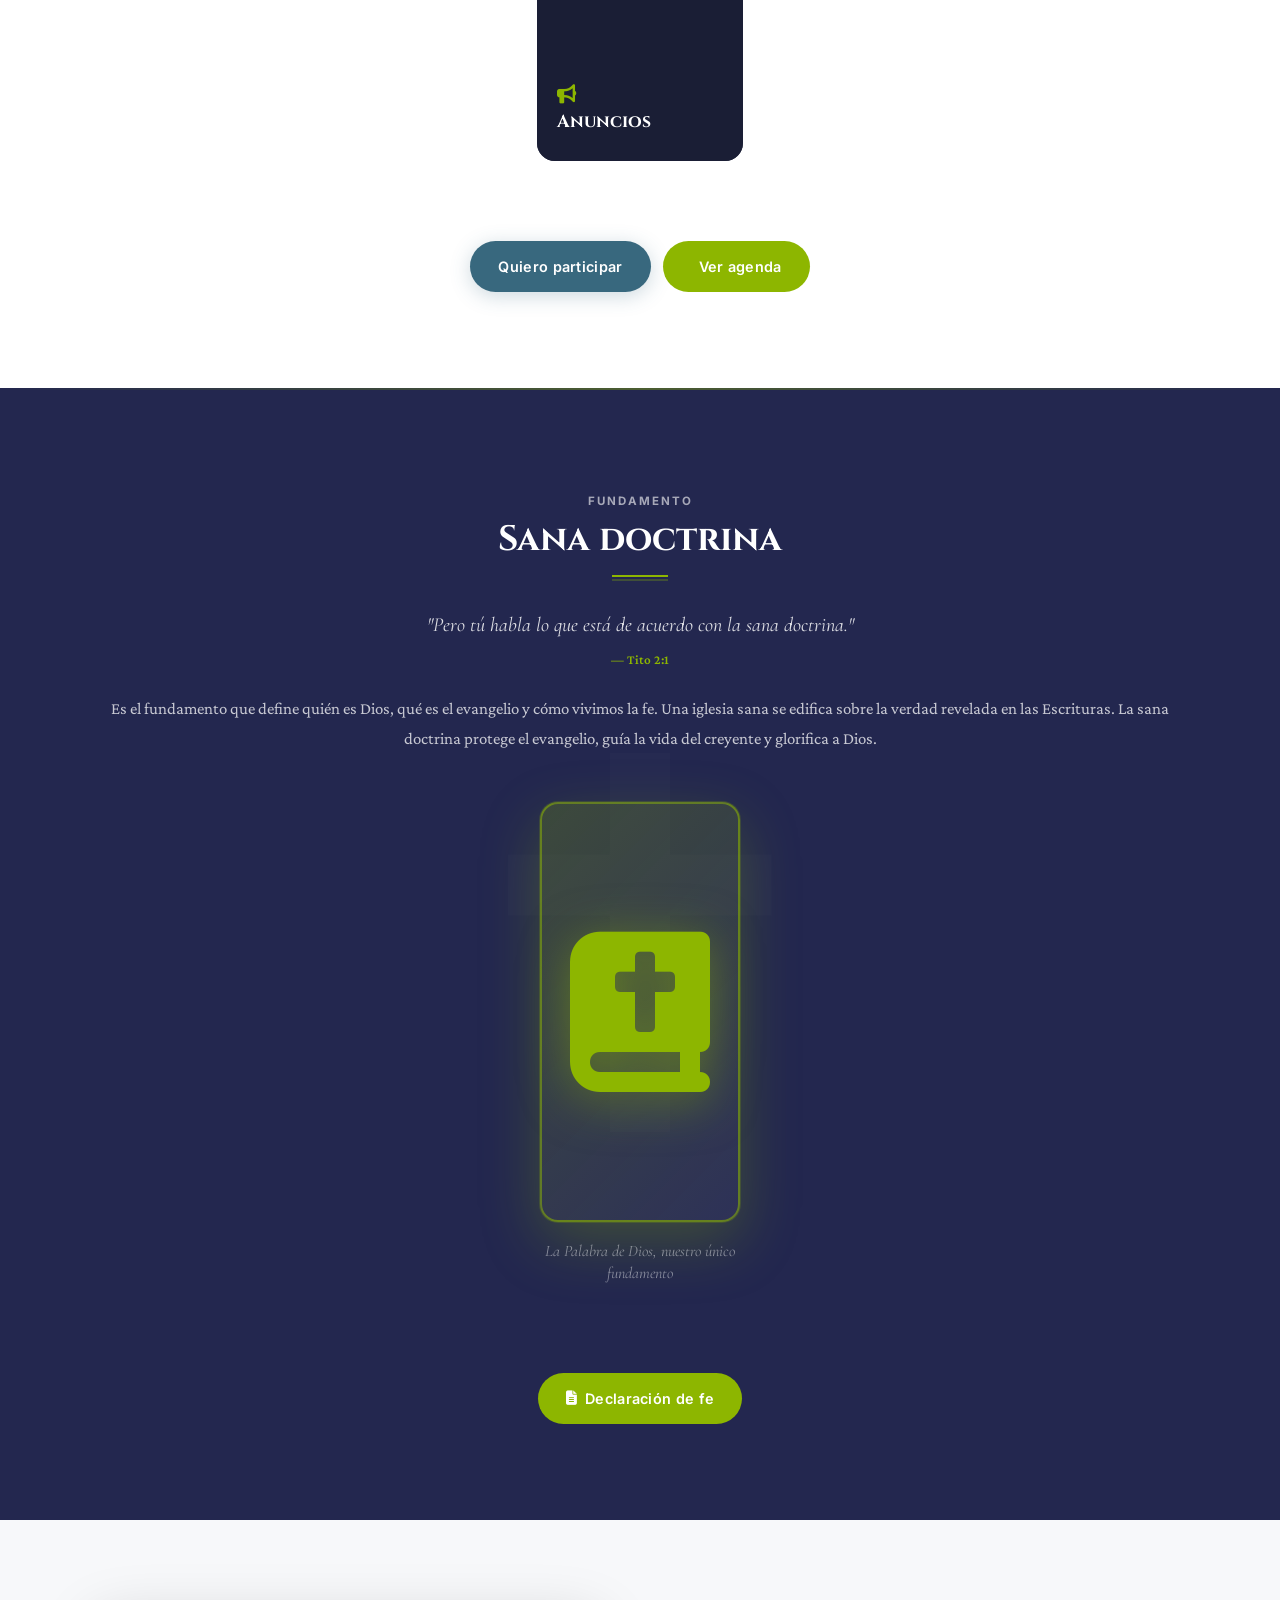
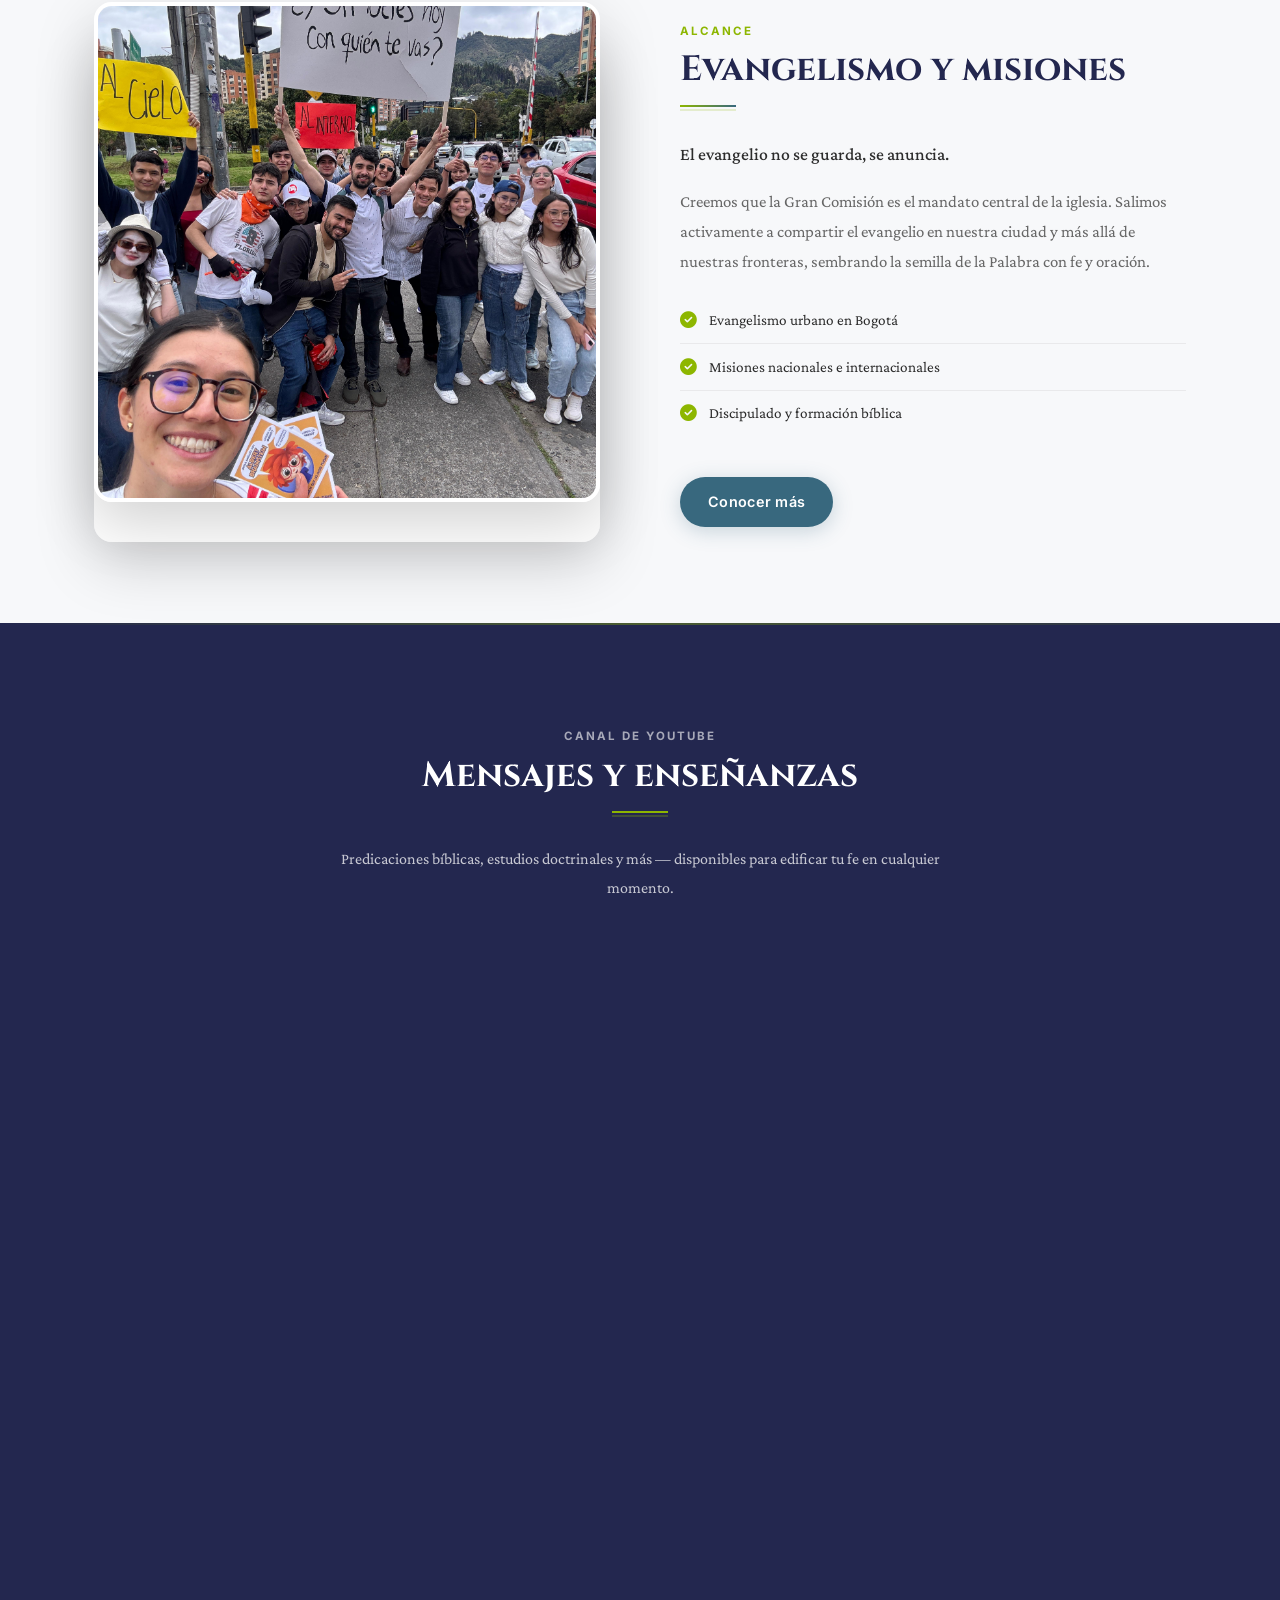
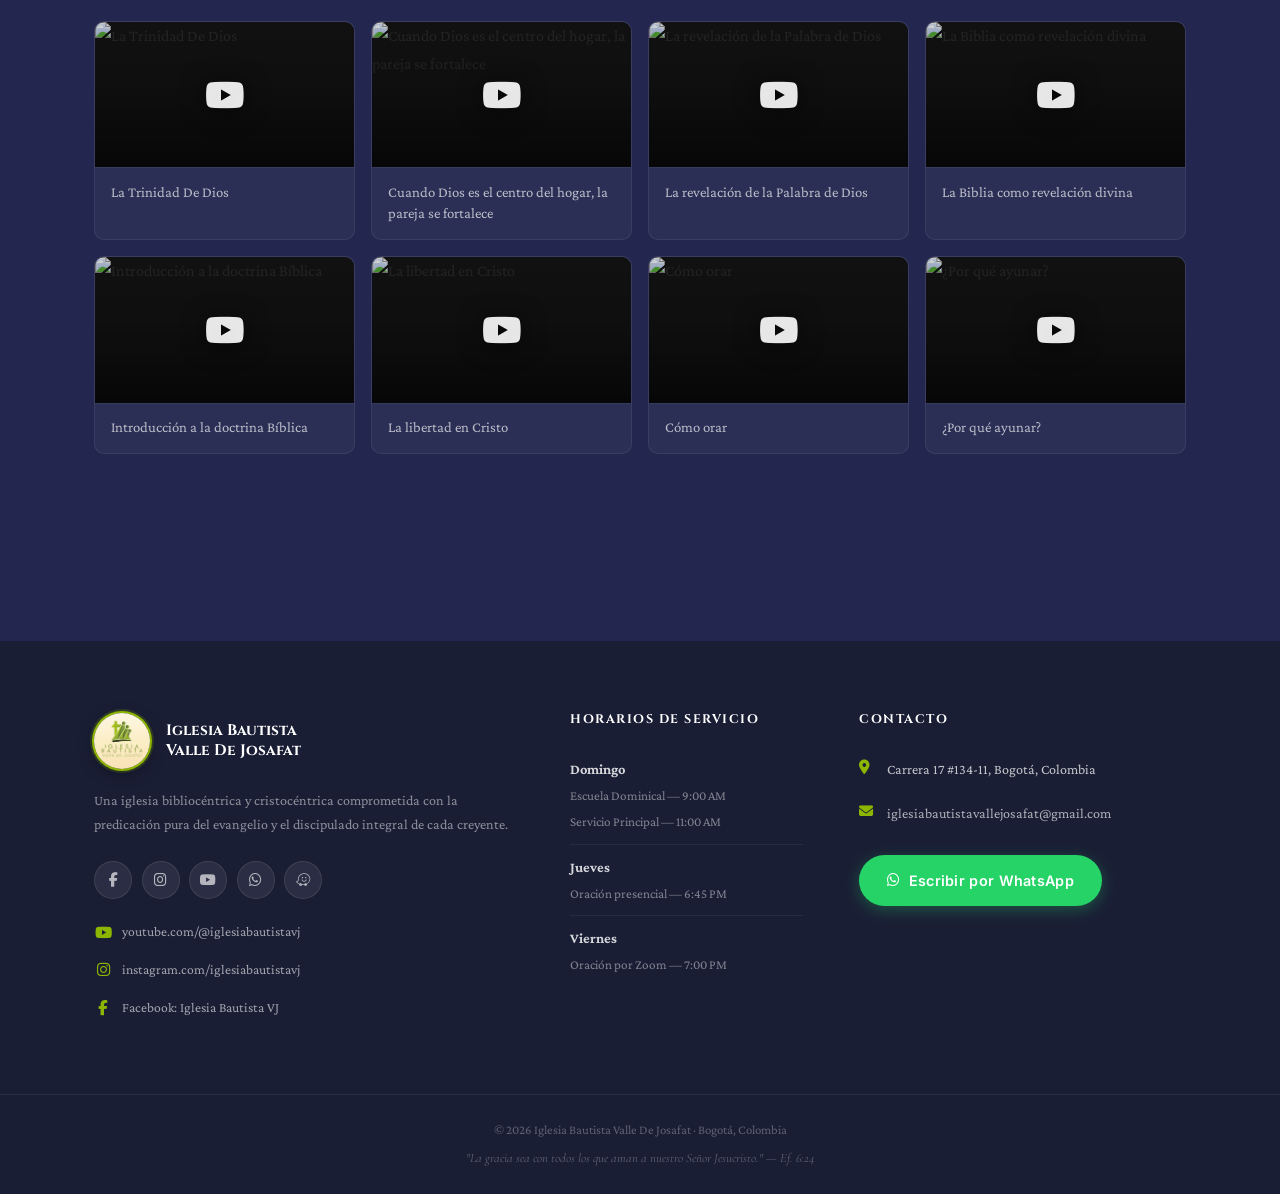
==== commit 7c1f372a: "Hace editable toda la pagina de Anuncios y los contactos del footer - Programacion de oracion (tabla" ====
--- a/web/index.html
+++ b/web/index.html
@@ -672,16 +672,16 @@
             y el discipulado integral de cada creyente.
           </p>
           <div class="footer-social">
-            <a href="https://www.facebook.com/share/16VS9ymGEo/?mibextid=wwXIfr" target="_blank" rel="noopener" aria-label="Facebook">
+            <a href="https://www.facebook.com/share/16VS9ymGEo/?mibextid=wwXIfr" data-contact-href="facebook" target="_blank" rel="noopener" aria-label="Facebook">
               <i class="fab fa-facebook-f"></i>
             </a>
-            <a href="https://www.instagram.com/iglesiabautistavj" target="_blank" rel="noopener" aria-label="Instagram">
+            <a href="https://www.instagram.com/iglesiabautistavj" data-contact-href="instagram" target="_blank" rel="noopener" aria-label="Instagram">
               <i class="fab fa-instagram"></i>
             </a>
-            <a href="https://www.youtube.com/@iglesiabautistavj" target="_blank" rel="noopener" aria-label="YouTube">
+            <a href="https://www.youtube.com/@iglesiabautistavj" data-contact-href="youtube" target="_blank" rel="noopener" aria-label="YouTube">
               <i class="fab fa-youtube"></i>
             </a>
-            <a href="https://wa.me/573229059423" target="_blank" rel="noopener" aria-label="WhatsApp">
+            <a href="https://wa.me/573229059423" data-contact-wa target="_blank" rel="noopener" aria-label="WhatsApp">
               <i class="fab fa-whatsapp"></i>
             </a>
             <a href="https://www.waze.com/es/live-map/directions/iglesia-bautista-valle-de-josafat-carrera-17-134-11-bogota?to=place.w.187433007.1874002392.11811577"
@@ -692,17 +692,17 @@
 
           <ul class="footer-social-links">
             <li>
-              <a href="https://www.youtube.com/@iglesiabautistavj" target="_blank" rel="noopener">
+              <a href="https://www.youtube.com/@iglesiabautistavj" data-contact-href="youtube" target="_blank" rel="noopener">
                 <i class="fab fa-youtube"></i> youtube.com/@iglesiabautistavj
               </a>
             </li>
             <li>
-              <a href="https://www.instagram.com/iglesiabautistavj" target="_blank" rel="noopener">
+              <a href="https://www.instagram.com/iglesiabautistavj" data-contact-href="instagram" target="_blank" rel="noopener">
                 <i class="fab fa-instagram"></i> instagram.com/iglesiabautistavj
               </a>
             </li>
             <li>
-              <a href="https://www.facebook.com/share/16VS9ymGEo/?mibextid=wwXIfr" target="_blank" rel="noopener">
+              <a href="https://www.facebook.com/share/16VS9ymGEo/?mibextid=wwXIfr" data-contact-href="facebook" target="_blank" rel="noopener">
                 <i class="fab fa-facebook-f"></i> Facebook: Iglesia Bautista VJ
               </a>
             </li>
@@ -735,11 +735,11 @@
           <ul class="footer-contact-list">
             <li>
               <i class="fas fa-map-marker-alt"></i>
-              <span>Carrera 17 #134-11, Bogotá, Colombia</span>
+              <span data-contact="direccion">Carrera 17 #134-11, Bogotá, Colombia</span>
             </li>
             <li>
               <i class="fas fa-envelope"></i>
-              <a href="mailto:iglesiabautistavallejosafat@gmail.com">iglesiabautistavallejosafat@gmail.com</a>
+              <a href="mailto:iglesiabautistavallejosafat@gmail.com" data-contact-mail data-contact="email">iglesiabautistavallejosafat@gmail.com</a>
             </li>
           </ul>
           <a href="https://wa.me/573229059423?text=Hola%21%20Quiero%20informaci%C3%B3n%20sobre%20su%20congregaci%C3%B3n"
@@ -767,5 +767,6 @@
 
   <script src="js/main.js"></script>
   <script src="js/ministerios-content.js"></script>
+  <script src="js/contacto-content.js"></script>
 </body>
 </html>
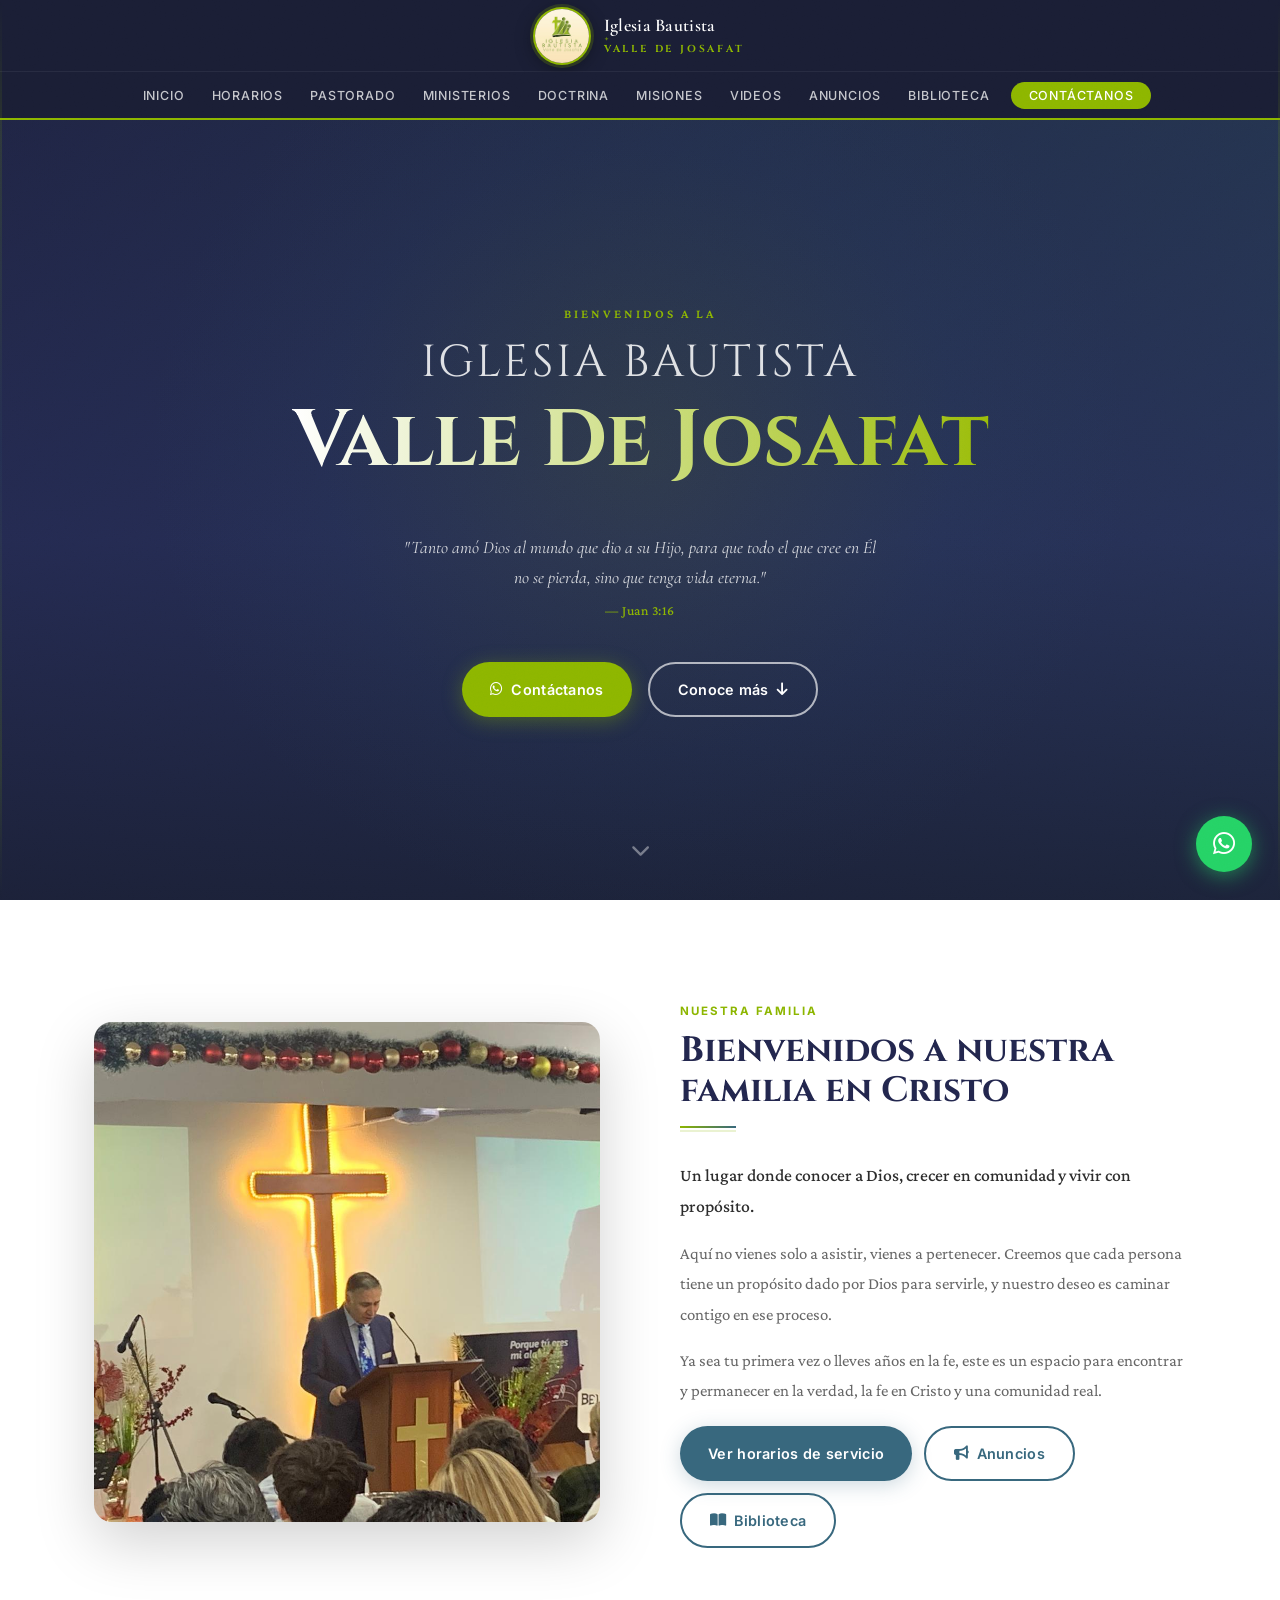
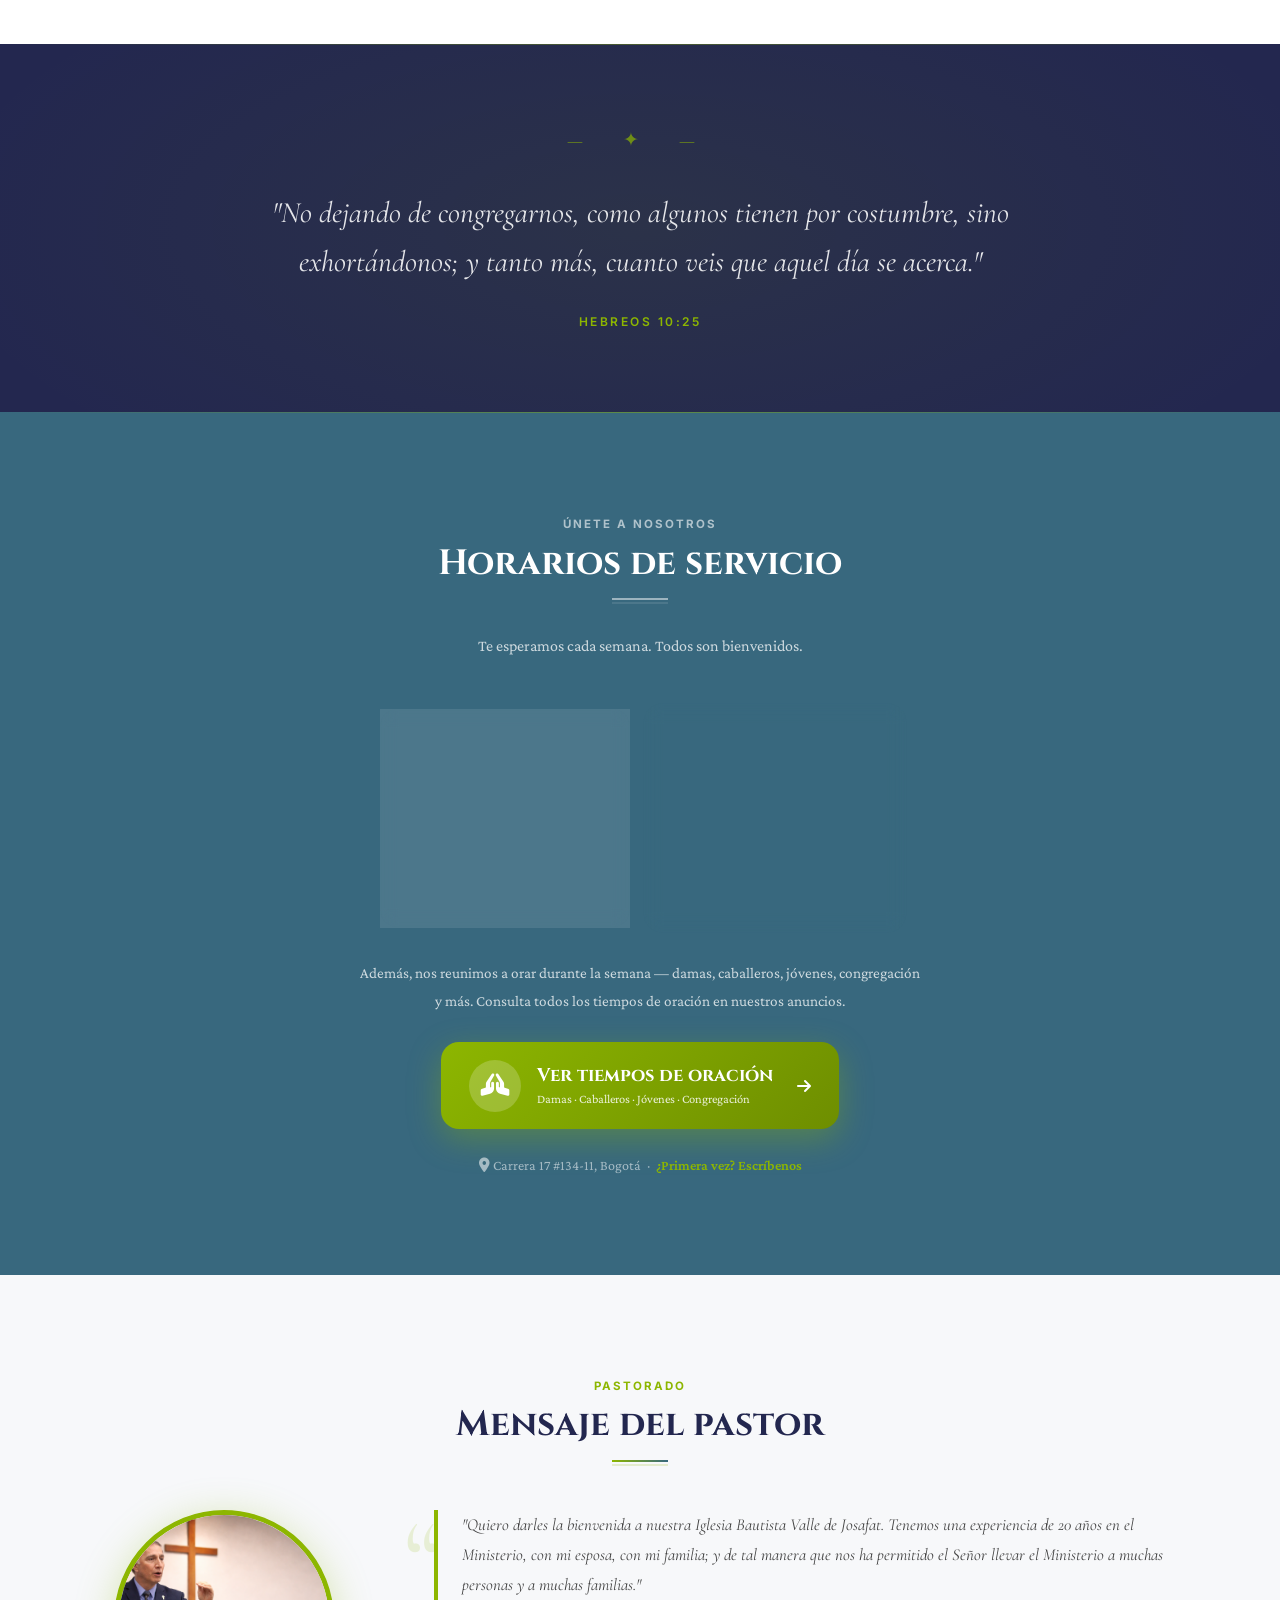
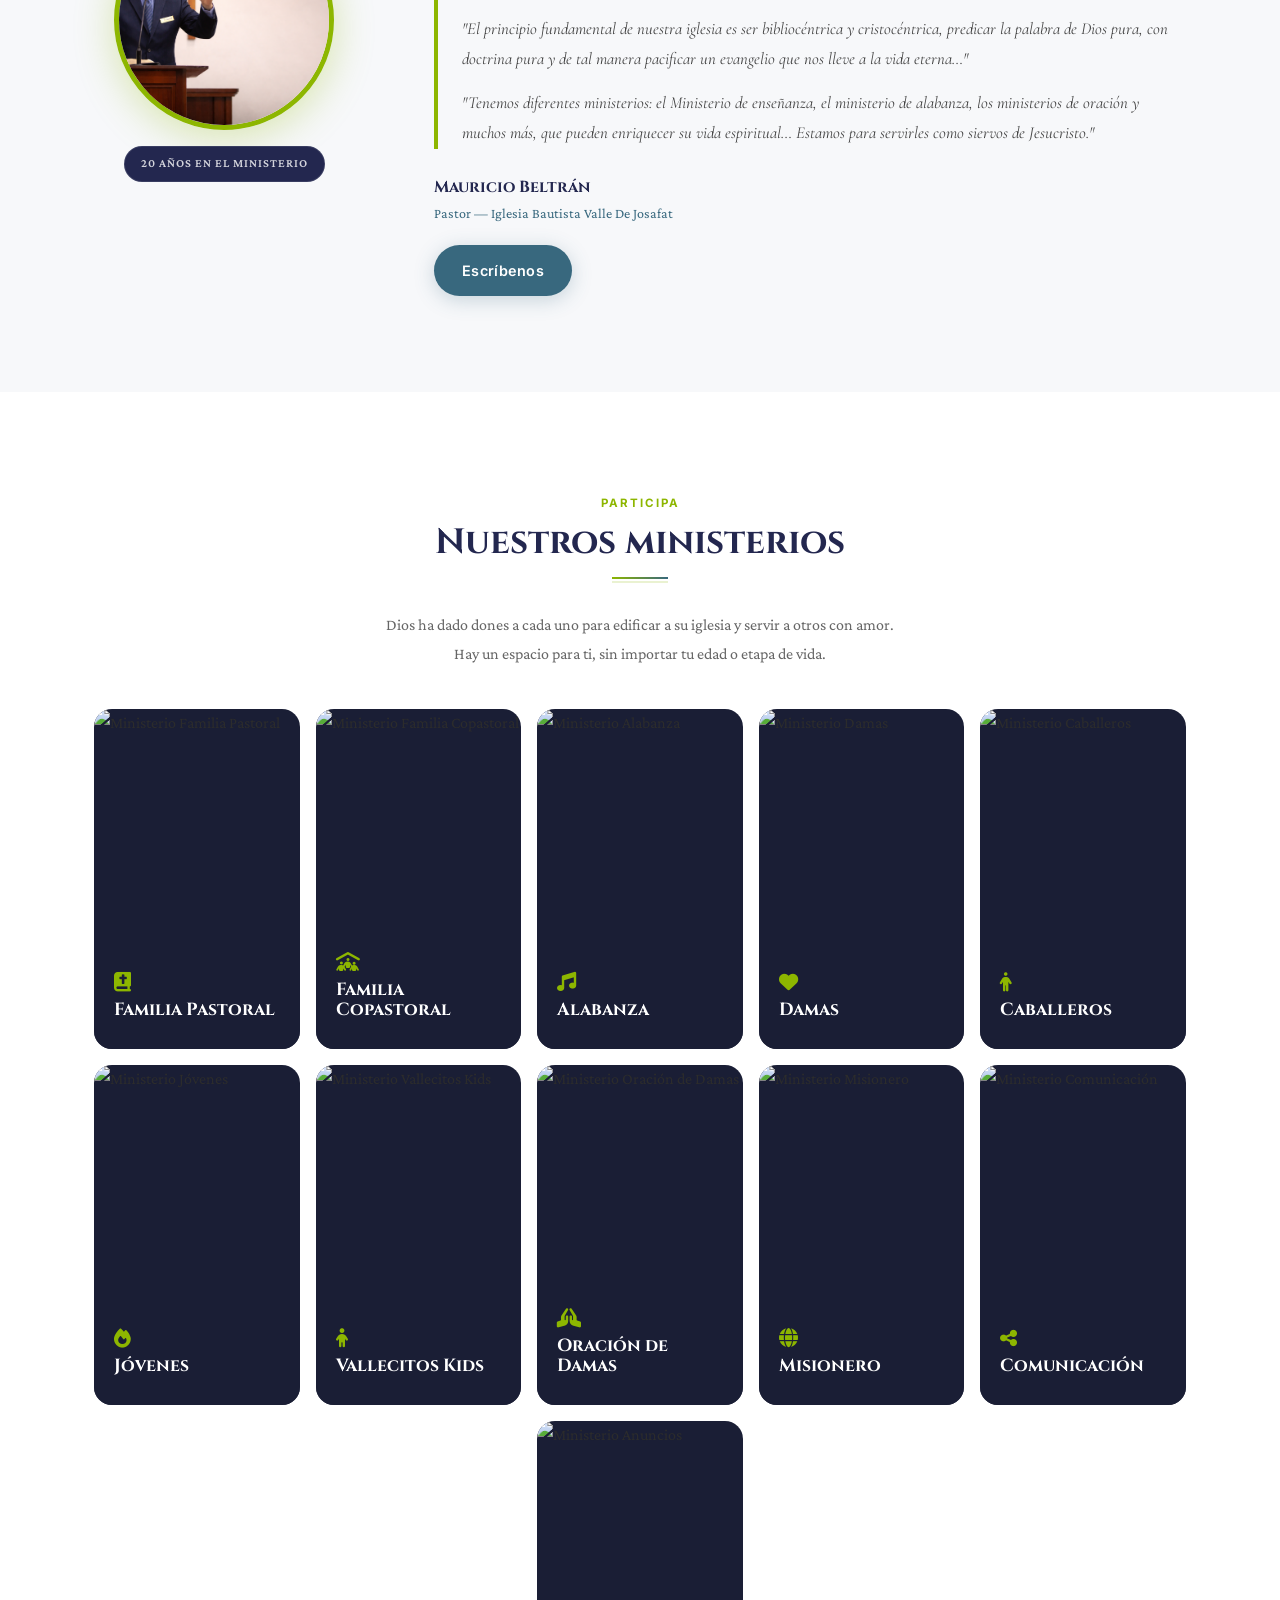
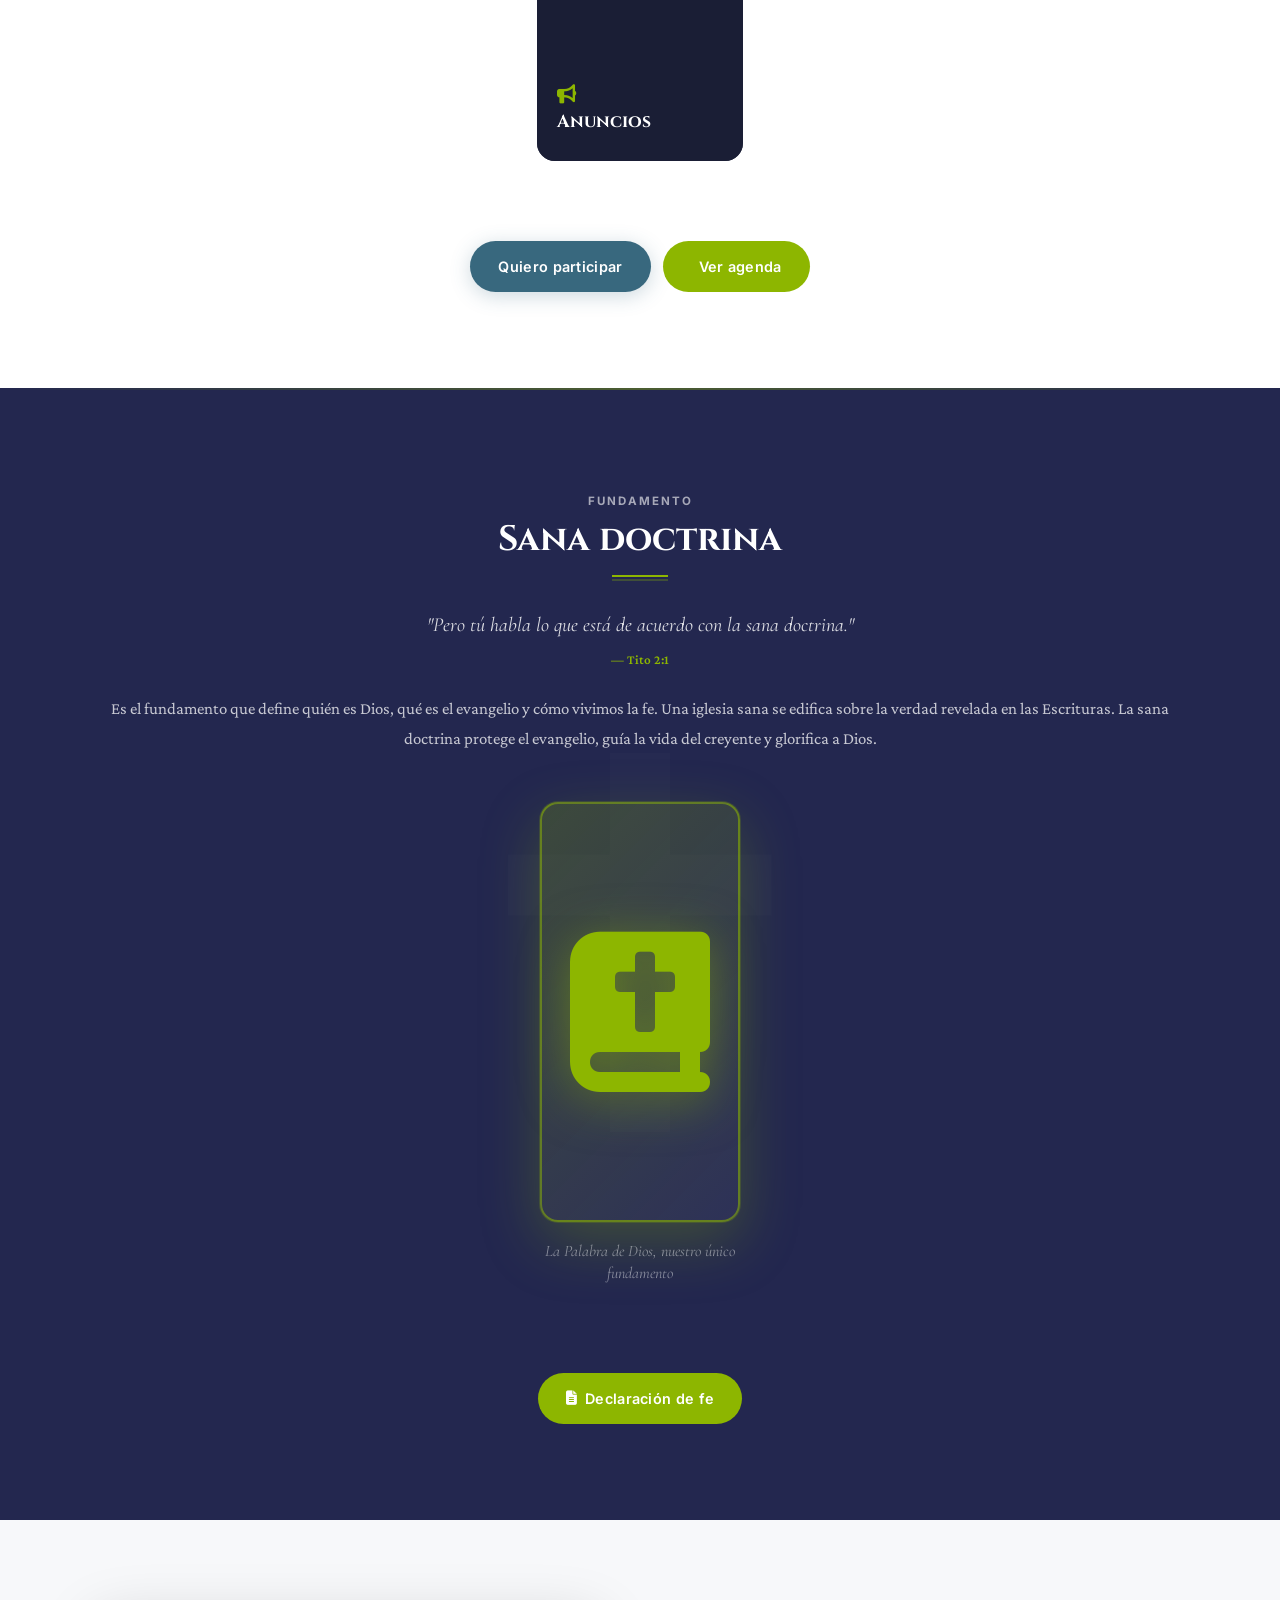
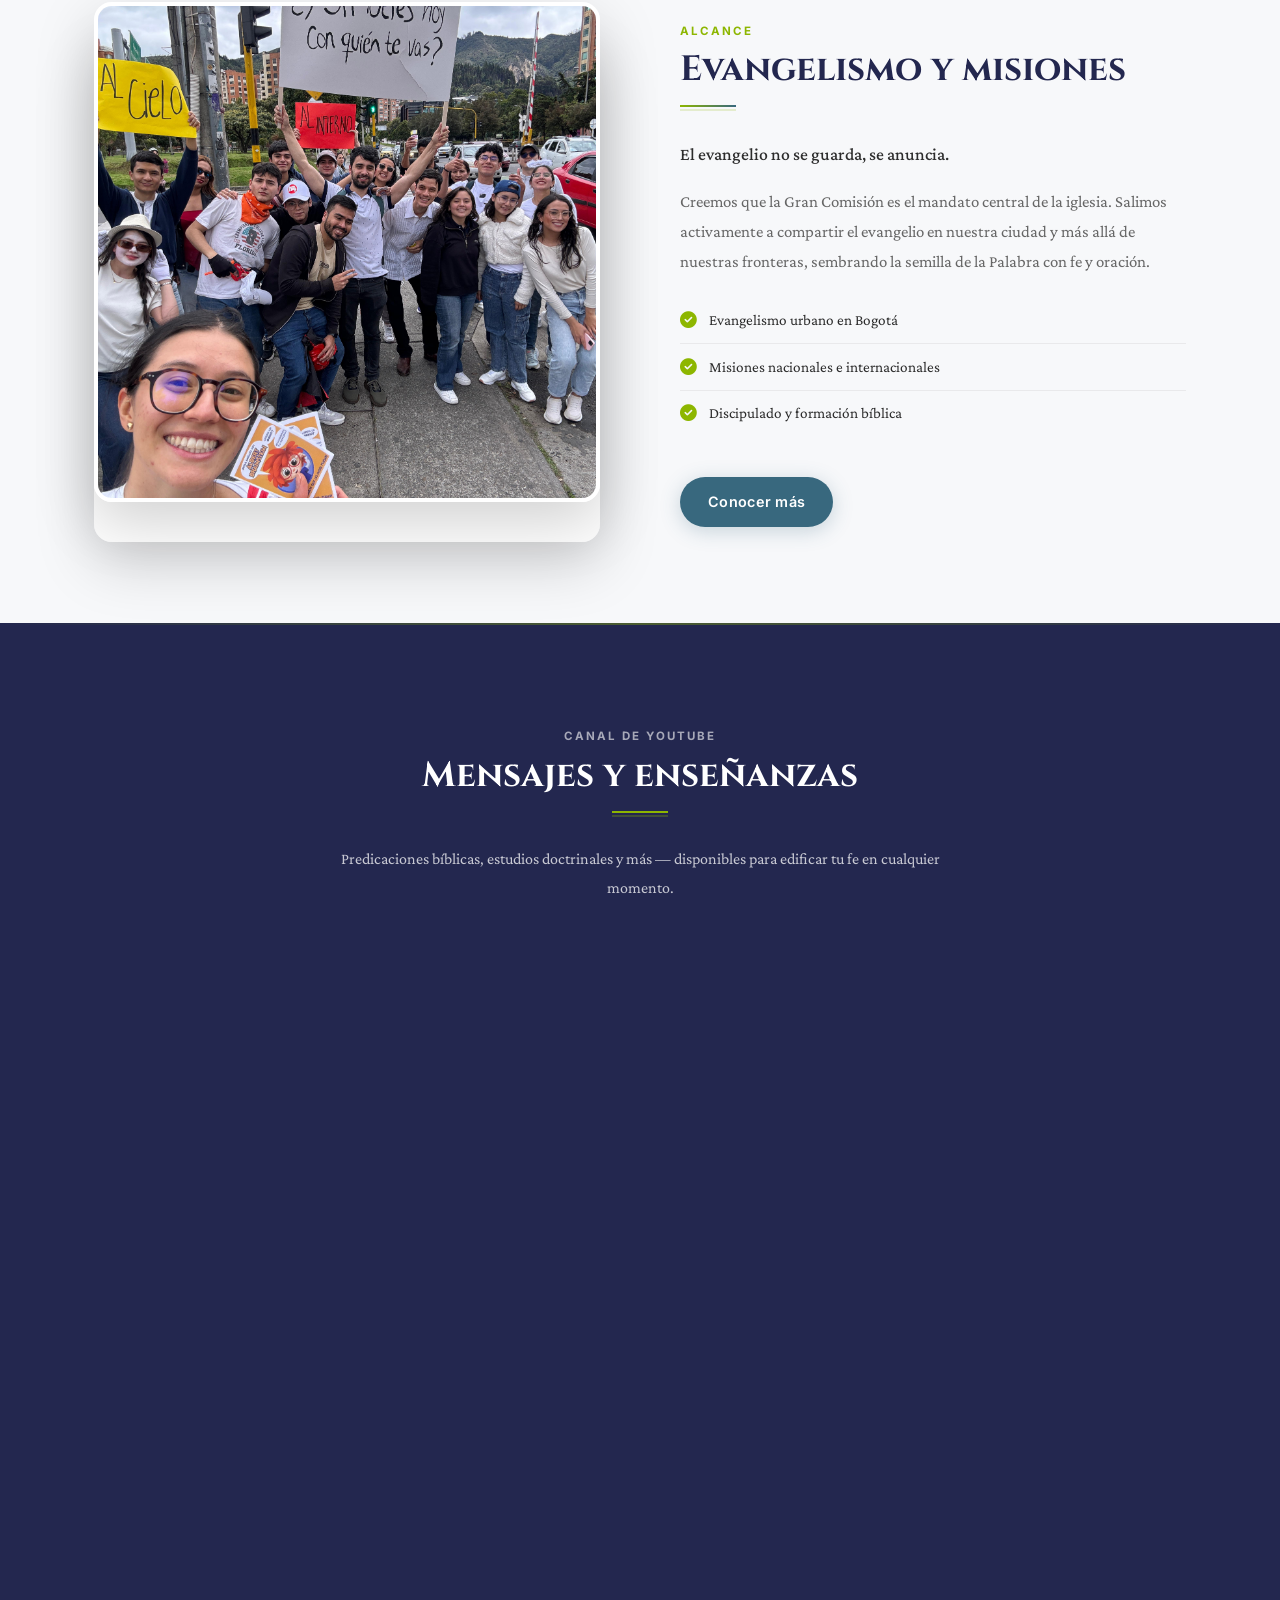
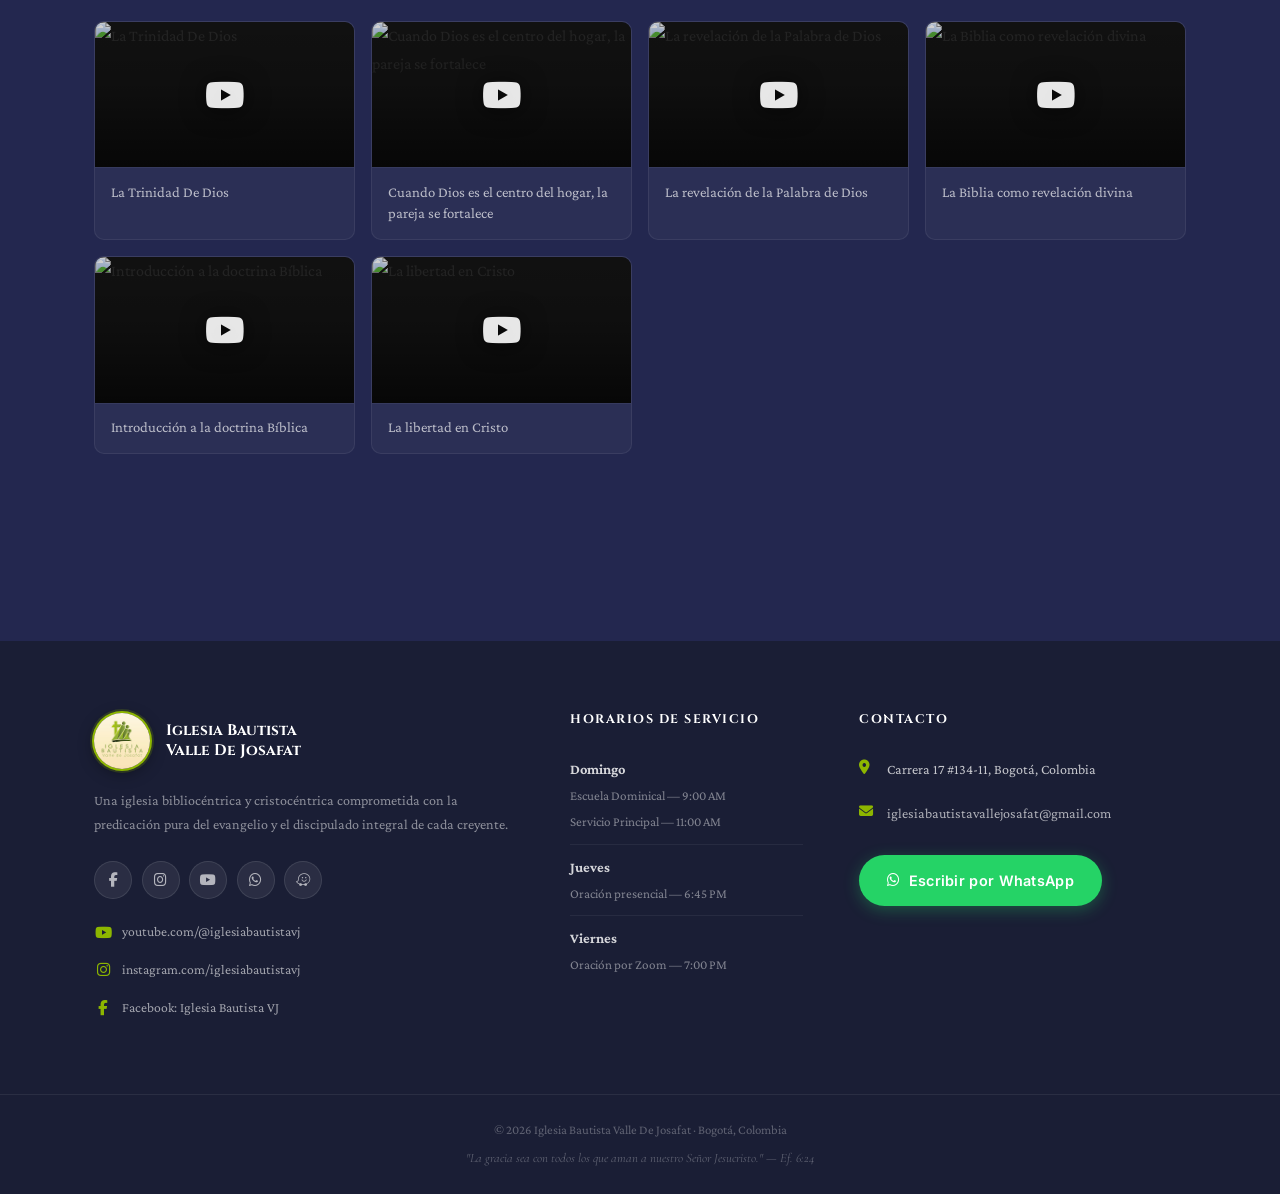
==== commit eb04cce3: "Hace editables los horarios y textos de la pagina principal - Bienvenida, horarios de servicio, mens" ====
--- a/web/index.html
+++ b/web/index.html
@@ -119,16 +119,16 @@
       </div>
       <div class="col-text">
         <span class="tag">Nuestra familia</span>
-        <h2>Bienvenidos a nuestra familia en Cristo</h2>
+        <h2 data-field="bienvenida.titulo">Bienvenidos a nuestra familia en Cristo</h2>
         <div class="separator"></div>
-        <p class="lead">Un lugar donde conocer a Dios, crecer en comunidad y vivir con propósito.</p>
-        <p>
-          Aquí no vienes solo a asistir, <strong>vienes a pertenecer</strong>. Creemos que cada persona
+        <p class="lead" data-field="bienvenida.lead">Un lugar donde conocer a Dios, crecer en comunidad y vivir con propósito.</p>
+        <p data-field="bienvenida.parrafo1">
+          Aquí no vienes solo a asistir, vienes a pertenecer. Creemos que cada persona
           tiene un propósito dado por Dios para servirle, y nuestro deseo es caminar contigo en ese proceso.
         </p>
-        <p>
+        <p data-field="bienvenida.parrafo2">
           Ya sea tu primera vez o lleves años en la fe, este es un espacio para encontrar y permanecer
-          en la <strong>verdad, la fe en Cristo y una comunidad real.</strong>
+          en la verdad, la fe en Cristo y una comunidad real.
         </p>
         <div class="bienvenida-btns mt-1">
           <a href="#horarios" class="btn btn-secondary">Ver horarios de servicio</a>
@@ -164,26 +164,14 @@
       <span class="tag tag-light">Únete a nosotros</span>
       <h2 class="text-white">Horarios de servicio</h2>
       <div class="separator separator-light"></div>
-      <p class="section-subtitle text-white-70">
+      <p class="section-subtitle text-white-70" data-field="horarios.subtitulo">
         Te esperamos cada semana. Todos son bienvenidos.
       </p>
 
-      <div class="horarios-grid horarios-grid--2">
-        <div class="horario-card">
-          <div class="horario-icon"><i class="fas fa-book-open"></i></div>
-          <div class="horario-dia">Domingo</div>
-          <div class="horario-nombre">Escuela Dominical</div>
-          <div class="horario-hora">9:00 AM</div>
-        </div>
-        <div class="horario-card horario-card--featured">
-          <div class="horario-icon"><i class="fas fa-church"></i></div>
-          <div class="horario-dia">Domingo</div>
-          <div class="horario-nombre">Servicio Principal</div>
-          <div class="horario-hora">11:00 AM</div>
-        </div>
-      </div>
-
-      <p class="horarios-oracion-cta-text text-white-70">
+      <!-- Editable desde /admin (content/inicio.json → horarios) -->
+      <div class="horarios-grid horarios-grid--2"></div>
+
+      <p class="horarios-oracion-cta-text text-white-70" data-field="horarios.nota_oracion">
         Además, nos reunimos a orar durante la semana — damas, caballeros, jóvenes,
         congregación y más. Consulta todos los tiempos de oración en nuestros anuncios.
       </p>
@@ -222,29 +210,20 @@
              alt="Pastor Mauricio Beltrán"
              class="pastor-foto"
              loading="lazy" />
-        <div class="pastor-badge">20 años en el ministerio</div>
+        <div class="pastor-badge" data-field="pastor.badge">20 años en el ministerio</div>
       </div>
       <div class="pastor-texto">
-        <blockquote>
+        <!-- Editable desde /admin (content/inicio.json → pastor) -->
+        <blockquote data-render="pastor.parrafos">
           <p>
             "Quiero darles la bienvenida a nuestra Iglesia Bautista Valle de Josafat.
-            Tenemos una experiencia de <strong>20 años en el Ministerio</strong>, con mi esposa, con mi familia;
+            Tenemos una experiencia de 20 años en el Ministerio, con mi esposa, con mi familia;
             y de tal manera que nos ha permitido el Señor llevar el Ministerio a muchas personas y a muchas familias."
-          </p>
-          <p>
-            "El principio fundamental de nuestra iglesia es ser <strong>bibliocéntrica y cristocéntrica</strong>,
-            predicar la palabra de Dios pura, con doctrina pura y de tal manera pacificar un evangelio
-            que nos lleve a la vida eterna…"
-          </p>
-          <p>
-            "Tenemos diferentes ministerios: el Ministerio de enseñanza, el ministerio de alabanza,
-            los ministerios de oración y muchos más, que pueden enriquecer su vida espiritual…
-            Estamos para servirles como siervos de Jesucristo."
           </p>
         </blockquote>
         <div class="pastor-firma">
-          <strong>Mauricio Beltrán</strong>
-          <span>Pastor — Iglesia Bautista Valle De Josafat</span>
+          <strong data-field="pastor.nombre">Mauricio Beltrán</strong>
+          <span data-field="pastor.cargo">Pastor — Iglesia Bautista Valle De Josafat</span>
         </div>
         <a href="#contacto" class="btn btn-secondary mt-1">Escríbenos</a>
       </div>
@@ -290,10 +269,10 @@
         <h2 class="text-white">Sana doctrina</h2>
         <div class="separator separator-accent"></div>
         <blockquote class="doctrina-verse">
-          "Pero tú habla lo que está de acuerdo con la sana doctrina."
-          <cite>— Tito 2:1</cite>
+          <span data-field="doctrina.versiculo">"Pero tú habla lo que está de acuerdo con la sana doctrina."</span>
+          <cite data-field="doctrina.versiculo_ref">— Tito 2:1</cite>
         </blockquote>
-        <p class="text-white-70">
+        <p class="text-white-70" data-field="doctrina.descripcion">
           Es el fundamento que define quién es Dios, qué es el evangelio y cómo vivimos la fe.
           Una iglesia sana se edifica sobre la verdad revelada en las Escrituras.
           La sana doctrina protege el evangelio, guía la vida del creyente y glorifica a Dios.
@@ -307,7 +286,7 @@
           <div class="doctrina-biblia-visual">
             <i class="fas fa-book-bible"></i>
           </div>
-          <figcaption>La Palabra de Dios, nuestro único fundamento</figcaption>
+          <figcaption data-field="doctrina.biblia_caption">La Palabra de Dios, nuestro único fundamento</figcaption>
         </figure>
       </div>
 
@@ -329,17 +308,14 @@
         <span class="tag">Alcance</span>
         <h2>Evangelismo y misiones</h2>
         <div class="separator"></div>
-        <p class="lead">El evangelio no se guarda, se anuncia.</p>
-        <p>
+        <p class="lead" data-field="misiones.lead">El evangelio no se guarda, se anuncia.</p>
+        <p data-field="misiones.descripcion">
           Creemos que la Gran Comisión es el mandato central de la iglesia.
           Salimos activamente a compartir el evangelio en nuestra ciudad y más allá de nuestras fronteras,
           sembrando la semilla de la Palabra con fe y oración.
         </p>
-        <ul class="misiones-list">
-          <li><i class="fas fa-check-circle"></i> Evangelismo urbano en Bogotá</li>
-          <li><i class="fas fa-check-circle"></i> Misiones nacionales e internacionales</li>
-          <li><i class="fas fa-check-circle"></i> Discipulado y formación bíblica</li>
-        </ul>
+        <!-- Editable desde /admin (content/inicio.json → misiones) -->
+        <ul class="misiones-list"></ul>
         <a href="#contacto" class="btn btn-secondary mt-1">Conocer más</a>
       </div>
       <div class="col-image misiones-images">
@@ -766,6 +742,7 @@
   </a>
 
   <script src="js/main.js"></script>
+  <script src="js/inicio-content.js"></script>
   <script src="js/ministerios-content.js"></script>
   <script src="js/contacto-content.js"></script>
 </body>
